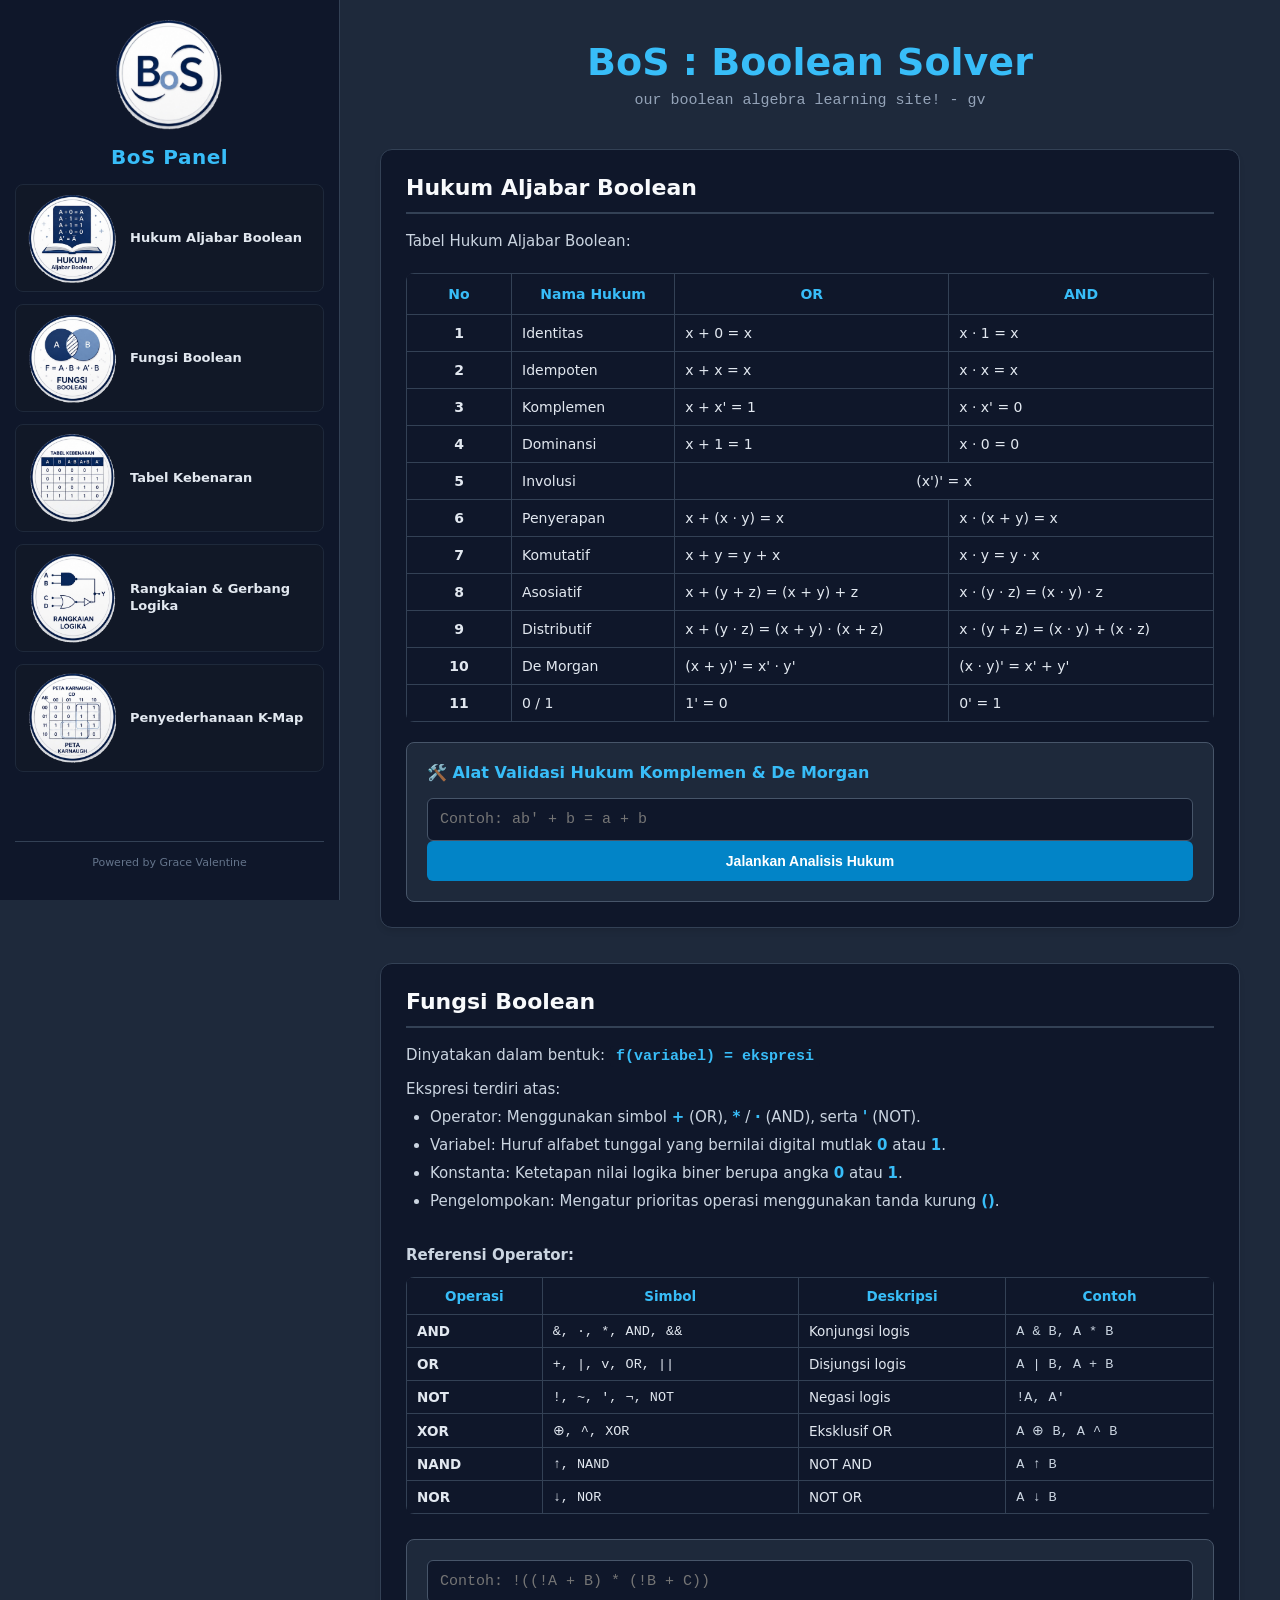
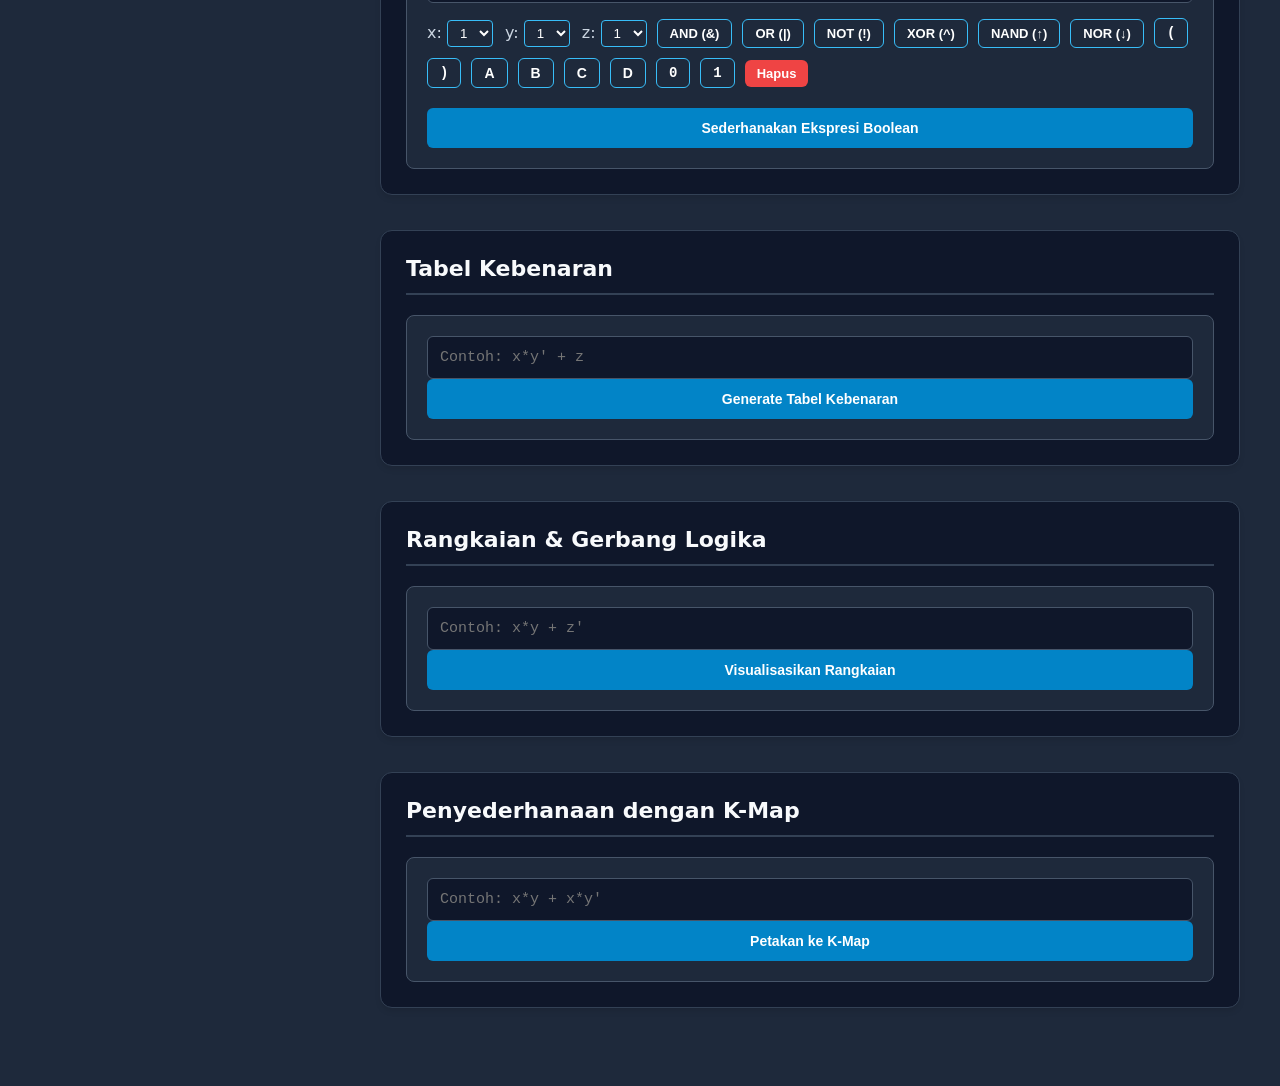
==== index.html @ 1d6a8f9b "Update index.html" ====
<!DOCTYPE html>
<html lang="id">
<head>
    <meta charset="UTF-8">
    <meta name="viewport" content="width=device-width, initial-scale=1.0">
    <title>BoS : Boolean Solver - GRACE</title>
    <link rel="icon" type="image/png" href="logositus.png">
    <link rel="stylesheet" href="styles.css">
</head>
<body>

    <div class="dashboard-container">
        <aside class="sidebar">
            <div class="sidebar-header">
                <div class="logo-container-center">
                    <img src="logositus.png" alt="Logo BoS" class="site-logo">
                </div>
                <h2 class="sidebar-title">BoS Panel</h2>
            </div>
            <nav class="sidebar-menu">
                <ul>
                    <li><a href="#bagian-hukum"><img src="ikonhukum.png" alt="Ikon Hukum" class="menu-illustration"><span>Hukum Aljabar Boolean</span></a></li>
                    <li><a href="#bagian-fungsi"><img src="fungsibool.png" alt="Ikon Fungsi" class="menu-illustration"><span>Fungsi Boolean</span></a></li>
                    <li><a href="#bagian-tabel"><img src="tabelkebenaran.png" alt="Ikon Tabel" class="menu-illustration"><span>Tabel Kebenaran</span></a></li>
                    <li><a href="#bagian-rangkaian"><img src="rangkaianlogika.png" alt="Ikon Rangkaian" class="menu-illustration"><span>Rangkaian & Gerbang Logika</span></a></li>
                    <li><a href="#bagian-kmap"><img src="kmap.png" alt="Ikon KMap" class="menu-illustration"><span>Penyederhanaan K-Map</span></a></li>
                </ul>
            </nav>
            <div class="sidebar-footer"><p>Powered by Grace Valentine</p></div>
        </aside>

        <main class="main-content">
            <header class="main-header-center">
                <h1>BoS : Boolean Solver</h1>
                <p class="dev-tagline">our boolean algebra learning site! - gv</p>
            </header>

            <section id="bagian-hukum" class="content-section">
                <div class="section-card">
                    <h2 class="section-title-only">Hukum Aljabar Boolean</h2>
                    <p class="materi-text">Tabel Hukum Aljabar Boolean:</p>
                    
                    <div class="table-container" style="overflow-x: auto; margin: 20px 0;">
                        <table style="width: 100%; border-collapse: collapse; background: #0f172a; color: #e2e8f0; border-radius: 8px; overflow: hidden;">
                            <thead>
                                <tr style="background: #1e293b; color: #38bdf8;">
                                    <th style="padding: 12px; border: 1px solid #334155; text-align: center; width: 80px;">No</th>
                                    <th style="padding: 12px; border: 1px solid #334155; text-align: center;">Nama Hukum</th>
                                    <th style="padding: 12px; border: 1px solid #334155; text-align: center;">OR</th>
                                    <th style="padding: 12px; border: 1px solid #334155; text-align: center;">AND</th>
                                </tr>
                            </thead>
                            <tbody>
                                <tr>
                                    <td style="padding: 10px; border: 1px solid #334155; text-align: center; font-weight: bold;">1</td>
                                    <td style="padding: 10px; border: 1px solid #334155;">Identitas</td>
                                    <td style="padding: 10px; border: 1px solid #334155;">x + 0 = x</td>
                                    <td style="padding: 10px; border: 1px solid #334155;">x · 1 = x</td>
                                </tr>
                                <tr>
                                    <td style="padding: 10px; border: 1px solid #334155; text-align: center; font-weight: bold;">2</td>
                                    <td style="padding: 10px; border: 1px solid #334155;">Idempoten</td>
                                    <td style="padding: 10px; border: 1px solid #334155;">x + x = x</td>
                                    <td style="padding: 10px; border: 1px solid #334155;">x · x = x</td>
                                </tr>
                                <tr>
                                    <td style="padding: 10px; border: 1px solid #334155; text-align: center; font-weight: bold;">3</td>
                                    <td style="padding: 10px; border: 1px solid #334155;">Komplemen</td>
                                    <td style="padding: 10px; border: 1px solid #334155;">x + x' = 1</td>
                                    <td style="padding: 10px; border: 1px solid #334155;">x · x' = 0</td>
                                </tr>
                                <tr>
                                    <td style="padding: 10px; border: 1px solid #334155; text-align: center; font-weight: bold;">4</td>
                                    <td style="padding: 10px; border: 1px solid #334155;">Dominansi</td>
                                    <td style="padding: 10px; border: 1px solid #334155;">x + 1 = 1</td>
                                    <td style="padding: 10px; border: 1px solid #334155;">x · 0 = 0</td>
                                </tr>
                                <tr>
                                    <td style="padding: 10px; border: 1px solid #334155; text-align: center; font-weight: bold;">5</td>
                                    <td style="padding: 10px; border: 1px solid #334155;">Involusi</td>
                                    <td colspan="2" style="padding: 10px; border: 1px solid #334155; text-align: center; color: #e2e8f0; font-weight: normal;">(x')' = x</td>
                                </tr>
                                <tr>
                                    <td style="padding: 10px; border: 1px solid #334155; text-align: center; font-weight: bold;">6</td>
                                    <td style="padding: 10px; border: 1px solid #334155;">Penyerapan</td>
                                    <td style="padding: 10px; border: 1px solid #334155;">x + (x · y) = x</td>
                                    <td style="padding: 10px; border: 1px solid #334155;">x · (x + y) = x</td>
                                </tr>
                                <tr>
                                    <td style="padding: 10px; border: 1px solid #334155; text-align: center; font-weight: bold;">7</td>
                                    <td style="padding: 10px; border: 1px solid #334155;">Komutatif</td>
                                    <td style="padding: 10px; border: 1px solid #334155;">x + y = y + x</td>
                                    <td style="padding: 10px; border: 1px solid #334155;">x · y = y · x</td>
                                </tr>
                                <tr>
                                    <td style="padding: 10px; border: 1px solid #334155; text-align: center; font-weight: bold;">8</td>
                                    <td style="padding: 10px; border: 1px solid #334155;">Asosiatif</td>
                                    <td style="padding: 10px; border: 1px solid #334155;">x + (y + z) = (x + y) + z</td>
                                    <td style="padding: 10px; border: 1px solid #334155;">x · (y · z) = (x · y) · z</td>
                                </tr>
                                <tr>
                                    <td style="padding: 10px; border: 1px solid #334155; text-align: center; font-weight: bold;">9</td>
                                    <td style="padding: 10px; border: 1px solid #334155;">Distributif</td>
                                    <td style="padding: 10px; border: 1px solid #334155;">x + (y · z) = (x + y) · (x + z)</td>
                                    <td style="padding: 10px; border: 1px solid #334155;">x · (y + z) = (x · y) + (x · z)</td>
                                </tr>
                                <tr>
                                    <td style="padding: 10px; border: 1px solid #334155; text-align: center; font-weight: bold;">10</td>
                                    <td style="padding: 10px; border: 1px solid #334155;">De Morgan</td>
                                    <td style="padding: 10px; border: 1px solid #334155;">(x + y)' = x' · y'</td>
                                    <td style="padding: 10px; border: 1px solid #334155;">(x · y)' = x' + y'</td>
                                </tr>
                                <tr>
                                    <td style="padding: 10px; border: 1px solid #334155; text-align: center; font-weight: bold;">11</td>
                                    <td style="padding: 10px; border: 1px solid #334155;">0 / 1</td>
                                    <td style="padding: 10px; border: 1px solid #334155;">1' = 0</td>
                                    <td style="padding: 10px; border: 1px solid #334155;">0' = 1</td>
                                </tr>
                            </tbody>
                        </table>
                    </div>
                    
                    <div class="tool-box">
                        <h3>🛠️ Alat Validasi Hukum Komplemen & De Morgan</h3>
                        <input type="text" id="input-hukum" placeholder="Contoh: ab' + b = a + b">
                        <button onclick="hitungHukum()">Jalankan Analisis Hukum</button>
                    </div>
                    <div class="dynamic-output-box" id="box-hukum-dinamis" style="display: none; margin-top: 15px;">
                        <h4>⚖️ Hasil Analisis Hukum & Teorema Aljabar Boolean</h4>
                        <div class="box-content" id="content-hukum-dinamis"></div>
                    </div>
                </div>
            </section>

            <section id="bagian-fungsi" class="content-section">
                <div class="section-card">
                    <h2 class="section-title-only">Fungsi Boolean</h2>
                    
                    <div style="display: flex; flex-wrap: wrap; gap: 30px; margin-bottom: 25px; align-items: flex-start;">
                        
                        <div class="materi-text" style="flex: 1 1 400px; text-align: left; line-height: 1.6; margin: 0;">
                            Dinyatakan dalam bentuk: <code style="background: #0f172a; color: #38bdf8; padding: 2px 6px; border-radius: 4px; font-family: monospace; font-weight: bold;">f(variabel) = ekspresi</code>
                            <div style="margin-top: 8px; margin-bottom: 4px;">Ekspresi terdiri atas:</div>
                            <ul style="margin: 0; padding-left: 24px; list-style-type: disc;">
                                <li style="margin-bottom: 4px;">Operator: Menggunakan simbol <span style="color: #38bdf8; font-weight: bold;">+</span> (OR), <span style="color: #38bdf8; font-weight: bold;">*</span> / <span style="color: #38bdf8; font-weight: bold;">·</span> (AND), serta <span style="color: #38bdf8; font-weight: bold;">'</span> (NOT).</li>
                                <li style="margin-bottom: 4px;">Variabel: Huruf alfabet tunggal yang bernilai digital mutlak <span style="color: #38bdf8; font-weight: bold;">0</span> atau <span style="color: #38bdf8; font-weight: bold;">1</span>.</li>
                                <li style="margin-bottom: 4px;">Konstanta: Ketetapan nilai logika biner berupa angka <span style="color: #38bdf8; font-weight: bold;">0</span> atau <span style="color: #38bdf8; font-weight: bold;">1</span>.</li>
                                <li>Pengelompokan: Mengatur prioritas operasi menggunakan tanda kurung <span style="color: #38bdf8; font-weight: bold;">()</span>.</li>
                            </ul>
                        </div>

                        <div style="flex: 1.4 1 480px; overflow-x: auto;">
                            <p class="materi-text" style="margin-top: 0; margin-bottom: 10px; font-weight: bold;">Referensi Operator:</p>
                            
                            <table style="width: 100%; border-collapse: collapse; background: #0f172a; color: #e2e8f0; border-radius: 8px; overflow: hidden; font-size: 13.5px;">
                                <thead>
                                    <tr style="background: #1e293b; color: #38bdf8;">
                                        <th style="padding: 10px; border: 1px solid #334155; text-align: center;">Operasi</th>
                                        <th style="padding: 10px; border: 1px solid #334155; text-align: center;">Simbol</th>
                                        <th style="padding: 10px; border: 1px solid #334155; text-align: center;">Deskripsi</th>
                                        <th style="padding: 10px; border: 1px solid #334155; text-align: center;">Contoh</th>
                                    </tr>
                                </thead>
                                <tbody>
                                    <tr>
                                        <td style="padding: 8px 10px; border: 1px solid #334155; font-weight: bold; color: #e2e8f0;">AND</td>
                                        <td style="padding: 8px 10px; border: 1px solid #334155; font-family: monospace;">&, ·, *, AND, &&</td>
                                        <td style="padding: 8px 10px; border: 1px solid #334155;">Konjungsi logis</td>
                                        <td style="padding: 8px 10px; border: 1px solid #334155; font-family: monospace; color: #cbd5e1;">A & B, A * B</td>
                                    </tr>
                                    <tr>
                                        <td style="padding: 8px 10px; border: 1px solid #334155; font-weight: bold; color: #e2e8f0;">OR</td>
                                        <td style="padding: 8px 10px; border: 1px solid #334155; font-family: monospace;">+, |, v, OR, ||</td>
                                        <td style="padding: 8px 10px; border: 1px solid #334155;">Disjungsi logis</td>
                                        <td style="padding: 8px 10px; border: 1px solid #334155; font-family: monospace; color: #cbd5e1;">A | B, A + B</td>
                                    </tr>
                                    <tr>
                                        <td style="padding: 8px 10px; border: 1px solid #334155; font-weight: bold; color: #e2e8f0;">NOT</td>
                                        <td style="padding: 8px 10px; border: 1px solid #334155; font-family: monospace;">!, ~, ', ¬, NOT</td>
                                        <td style="padding: 8px 10px; border: 1px solid #334155;">Negasi logis</td>
                                        <td style="padding: 8px 10px; border: 1px solid #334155; font-family: monospace; color: #cbd5e1;">!A, A'</td>
                                    </tr>
                                    <tr>
                                        <td style="padding: 8px 10px; border: 1px solid #334155; font-weight: bold; color: #e2e8f0;">XOR</td>
                                        <td style="padding: 8px 10px; border: 1px solid #334155; font-family: monospace;">⊕, ^, XOR</td>
                                        <td style="padding: 8px 10px; border: 1px solid #334155;">Eksklusif OR</td>
                                        <td style="padding: 8px 10px; border: 1px solid #334155; font-family: monospace; color: #cbd5e1;">A ⊕ B, A ^ B</td>
                                    </tr>
                                    <tr>
                                        <td style="padding: 8px 10px; border: 1px solid #334155; font-weight: bold; color: #e2e8f0;">NAND</td>
                                        <td style="padding: 8px 10px; border: 1px solid #334155; font-family: monospace;">↑, NAND</td>
                                        <td style="padding: 8px 10px; border: 1px solid #334155;">NOT AND</td>
                                        <td style="padding: 8px 10px; border: 1px solid #334155; font-family: monospace; color: #cbd5e1;">A ↑ B</td>
                                    </tr>
                                    <tr>
                                        <td style="padding: 8px 10px; border: 1px solid #334155; font-weight: bold; color: #e2e8f0;">NOR</td>
                                        <td style="padding: 8px 10px; border: 1px solid #334155; font-family: monospace;">↓, NOR</td>
                                        <td style="padding: 8px 10px; border: 1px solid #334155;">NOT OR</td>
                                        <td style="padding: 8px 10px; border: 1px solid #334155; font-family: monospace; color: #cbd5e1;">A ↓ B</td>
                                    </tr>
                                </tbody>
                            </table>
                        </div>
                    </div>

                    <div class="tool-box">
                        <input type="text" id="input-fungsi" placeholder="Contoh: !((!A + B) * (!B + C))">
                        
                        <div style="display: flex; flex-wrap: wrap; gap: 10px; align-items: center; justify-content: flex-start; margin-top: 15px; width: 100%;">
                            
                            <div class="variable-inputs" style="display: flex; gap: 12px; margin: 0; padding: 0; background: transparent; border: none; align-items: center; flex-shrink: 0;">
                                <label style="color: #cbd5e1; font-weight: 500;">x: <select id="eval-x" style="background: #1e293b; color: #fff; border: 1px solid #38bdf8; padding: 4px 8px; border-radius: 4px; outline: none;"><option value="1">1</option><option value="0">0</option></select></label>
                                <label style="color: #cbd5e1; font-weight: 500;">y: <select id="eval-y" style="background: #1e293b; color: #fff; border: 1px solid #38bdf8; padding: 4px 8px; border-radius: 4px; outline: none;"><option value="1">1</option><option value="0">0</option></select></label>
                                <label style="color: #cbd5e1; font-weight: 500;">z: <select id="eval-z" style="background: #1e293b; color: #fff; border: 1px solid #38bdf8; padding: 4px 8px; border-radius: 4px; outline: none;"><option value="1">1</option><option value="0">0</option></select></label>
                            </div>

                            <button type="button" onclick="insertSyntax('&')" style="background: #1e293b; color: white; border: 1px solid #38bdf8; padding: 6px 12px; border-radius: 6px; font-weight: bold; cursor: pointer; font-size: 13px; width: max-content; flex-shrink: 0;">AND (&)</button>
                            <button type="button" onclick="insertSyntax('|')" style="background: #1e293b; color: white; border: 1px solid #38bdf8; padding: 6px 12px; border-radius: 6px; font-weight: bold; cursor: pointer; font-size: 13px; width: max-content; flex-shrink: 0;">OR (|)</button>
                            <button type="button" onclick="insertSyntax('!')" style="background: #1e293b; color: white; border: 1px solid #38bdf8; padding: 6px 12px; border-radius: 6px; font-weight: bold; cursor: pointer; font-size: 13px; width: max-content; flex-shrink: 0;">NOT (!)</button>
                            <button type="button" onclick="insertSyntax('^')" style="background: #1e293b; color: white; border: 1px solid #38bdf8; padding: 6px 12px; border-radius: 6px; font-weight: bold; cursor: pointer; font-size: 13px; width: max-content; flex-shrink: 0;">XOR (^)</button>
                            <button type="button" onclick="insertSyntax(' ↑ ')" style="background: #1e293b; color: white; border: 1px solid #38bdf8; padding: 6px 12px; border-radius: 6px; font-weight: bold; cursor: pointer; font-size: 13px; width: max-content; flex-shrink: 0;">NAND (↑)</button>
                            <button type="button" onclick="insertSyntax(' ↓ ')" style="background: #1e293b; color: white; border: 1px solid #38bdf8; padding: 6px 12px; border-radius: 6px; font-weight: bold; cursor: pointer; font-size: 13px; width: max-content; flex-shrink: 0;">NOR (↓)</button>
                            
                            <button type="button" onclick="insertSyntax('(')" style="background: #1e293b; color: white; border: 1px solid #38bdf8; padding: 6px 12px; border-radius: 6px; font-family: monospace; cursor: pointer; width: max-content; flex-shrink: 0;">(</button>
                            <button type="button" onclick="insertSyntax(')')" style="background: #1e293b; color: white; border: 1px solid #38bdf8; padding: 6px 12px; border-radius: 6px; font-family: monospace; cursor: pointer; width: max-content; flex-shrink: 0;">)</button>
                            
                            <button type="button" onclick="insertSyntax('A')" style="background: #1e293b; color: white; border: 1px solid #38bdf8; padding: 6px 12px; border-radius: 6px; font-weight: bold; cursor: pointer; width: max-content; flex-shrink: 0;">A</button>
                            <button type="button" onclick="insertSyntax('B')" style="background: #1e293b; color: white; border: 1px solid #38bdf8; padding: 6px 12px; border-radius: 6px; font-weight: bold; cursor: pointer; width: max-content; flex-shrink: 0;">B</button>
                            <button type="button" onclick="insertSyntax('C')" style="background: #1e293b; color: white; border: 1px solid #38bdf8; padding: 6px 12px; border-radius: 6px; font-weight: bold; cursor: pointer; width: max-content; flex-shrink: 0;">C</button>
                            <button type="button" onclick="insertSyntax('D')" style="background: #1e293b; color: white; border: 1px solid #38bdf8; padding: 6px 12px; border-radius: 6px; font-weight: bold; cursor: pointer; width: max-content; flex-shrink: 0;">D</button>

                            <button type="button" onclick="insertSyntax('0')" style="background: #1e293b; color: white; border: 1px solid #38bdf8; padding: 6px 12px; border-radius: 6px; font-family: monospace; cursor: pointer; width: max-content; flex-shrink: 0;">0</button>
                            <button type="button" onclick="insertSyntax('1')" style="background: #1e293b; color: white; border: 1px solid #38bdf8; padding: 6px 12px; border-radius: 6px; font-family: monospace; cursor: pointer; width: max-content; flex-shrink: 0;">1</button>
                            
                            <button type="button" onclick="clearInput()" style="background: #ef4444; color: white; border: none; padding: 6px 12px; border-radius: 6px; font-weight: bold; cursor: pointer; font-size: 13px; width: max-content; flex-shrink: 0;">Hapus</button>

                        </div>

                        <button onclick="hitungFungsi()" style="margin-top: 20px; width: 100%;">Sederhanakan Ekspresi Boolean</button>
                    </div>
                    
                    <div class="dynamic-output-box" id="box-jawaban-dinamis" style="display: none;">
                        <h4>🎯 Jawaban / Status Fungsi</h4>
                        <div class="box-content" id="content-jawaban-dinamis"></div>
                    </div>
                </div>
            </section>

            <section id="bagian-tabel" class="content-section">
                <div class="section-card">
                    <h2 class="section-title-only">Tabel Kebenaran</h2>
                    <div class="tool-box">
                        <input type="text" id="input-tabel" placeholder="Contoh: x*y' + z">
                        <button onclick="hitungTabelKebenaran()">Generate Tabel Kebenaran</button>
                    </div>
                    <div class="dynamic-output-box" id="box-table-output-dinamis" style="display: none;">
                        <h4>📋 Tabel Kebenaran Terkait</h4>
                        <div class="box-content" id="content-table-output-dinamis"></div>
                    </div>
                </div>
            </section>

            <section id="bagian-rangkaian" class="content-section">
                <div class="section-card">
                    <h2 class="section-title-only">Rangkaian & Gerbang Logika</h2>
                    <div class="tool-box">
                        <input type="text" id="input-rangkaian" placeholder="Contoh: x*y + z'">
                        <button onclick="hitungRangkaian()">Visualisasikan Rangkaian</button>
                    </div>
                    <div class="dynamic-output-box" id="box-sirkuit-dinamis" style="display: none;">
                        <h4>🔌 Alur Jalur Rangkaian Gerbang Logika</h4>
                        <div class="box-content" id="content-sirkuit-dinamis"></div>
                    </div>
                </div>
            </section>

            <section id="bagian-kmap" class="content-section">
                <div class="section-card">
                    <h2 class="section-title-only">Penyederhanaan dengan K-Map</h2>
                    <div class="tool-box">
                        <input type="text" id="input-kmap" placeholder="Contoh: x*y + x*y'">
                        <button onclick="hitungKMap()">Petakan ke K-Map</button>
                    </div>
                    <div class="dynamic-output-box" id="box-kmap-matrix-dinamis" style="display: none;">
                        <h4>🗺️ Matriks Visualisasi Peta Karnaugh</h4>
                        <div class="box-content" id="content-kmap-matrix-dinamis"></div>
                    </div>
                </div>
            </section>
        </main>
    </div>
    <script src="script.js"></script>
</body>
</html>
---- styles.css ----
/* GLOBAL SETTING & COMFORTABLE LIGHTER NAVY THEME */
html {
    scroll-behavior: smooth;
}
body {
    font-family: 'Segoe UI', system-ui, -apple-system, sans-serif;
    background-color: #1e293b;
    color: #f1f5f9;
    margin: 0;
    padding: 0;
}

/* CONTAINER UTAMA - 3 KOLOM DESKTOP SYSTEM */
.dashboard-container {
    display: flex;
    min-height: 100vh;
}

/* KOLOM 1: SIDEBAR MENU NAVIGATION (FIXED & NO SCROLL) */
/* Ukuran dipersempit menjadi 340px agar efisien dan pas dengan layar monitor */
.sidebar {
    width: 340px; 
    background-color: #0f172a;
    border-right: 1px solid #334155;
    padding: 20px 15px;
    display: flex;
    flex-direction: column;
    position: fixed;
    height: 100vh;
    box-sizing: border-box;
    z-index: 100;
}

/* LOGO SITUS BoS (CENTER) */
.logo-container-center {
    width: 100%;
    display: flex;
    justify-content: center;
    margin-bottom: 15px; /* Skala Jarak 5: Dioptimalkan agar tidak memicu scroll panel */
}
.site-logo {
    max-height: 110px; /* Diatur proporsional dengan tinggi layout sidebar baru */
    width: auto;
    border-radius: 10px;
    object-fit: contain;
}

/* TULISAN BoS PANEL */
.sidebar-title {
    color: #38bdf8;
    margin-top: 0;
    margin-bottom: 15px; /* Skala Jarak 3: Dikurangi berbanding lurus dengan margin-bottom logo */
    font-size: 20px;
    letter-spacing: 0.5px;
    text-align: center;
}

/* DAFTAR MENU SIDEBAR */
.sidebar-menu {
    flex-grow: 1;
}
.sidebar-menu ul {
    list-style: none;
    padding: 0;
    margin: 0;
}
.sidebar-menu li {
    margin-bottom: 12px; /* Jarak antar-menu dipersempit agar pas dalam satu layar screen */
}
.sidebar-menu a {
    color: #cbd5e1;
    text-decoration: none;
    display: flex;
    flex-direction: row; /* Kembali Horisontal: Ikon di kiri, judul teks di kanan */
    align-items: center; /* Menyejajarkan teks di tengah vertical terhadap ilustrasi */
    gap: 12px; /* Jarak rapat antara ikon dan teks */
    padding: 8px 12px;
    border-radius: 8px;
    background-color: #111827;
    border: 1px solid #1e293b;
    transition: all 0.2s ease;
}
.sidebar-menu a:hover {
    background-color: #1e293b;
    color: #38bdf8;
    border-color: #38bdf8;
    transform: translateX(4px);
}

/* IKON ILUSTRASI DI SIDEBAR - TEPAT UKURAN (65PX) */
/* Ukuran diperkecil ideal agar pas, detail tetap terlihat jelas, dan mengutamakan estetika */
.menu-illustration {
    width: 90px; 
    height: 90px;
    object-fit: contain;
    border-radius: 6px;
    flex-shrink: 0; /* Mencegah gambar gepeng saat ruang horizontal sempit */
}

/* PENFORMATAN TEKS JUDUL MENU DI SAMPING ILUSTRASI */
.sidebar-menu a span {
    font-size: 13px;
    font-weight: 600;
    line-height: 1.3;
    text-align: left; /* Teks otomatis rata kiri di samping ilustrasi */
    color: #e2e8f0;
    word-wrap: break-word; /* Otomatis turun ke baris berikutnya mengikuti sisa ruang panel */
}

.sidebar-footer {
    font-size: 11px;
    color: #64748b;
    border-top: 1px solid #334155;
    padding-top: 3px;
    text-align: center;
    font-weight: 500;
}

/* KOLOM 2 & 3: MAIN KONTEN FLUID AREA */
/* Margin kiri disesuaikan dengan lebar baru sidebar (340px) */
.main-content {
    margin-left: 340px;
    padding: 40px;
    flex-grow: 1;
    box-sizing: border-box;
    max-width: calc(100% - 340px);
}

/* HEADER UTAMA DI TENGAH (CENTER) */
.main-header-center {
    text-align: center;
    margin-bottom: 40px;
}
.main-header-center h1 {
    color: #38bdf8;
    font-size: 38px;
    margin-top: 0;
    margin-bottom: 8px;
}
.dev-tagline {
    color: #94a3b8;
    font-size: 15px;
    font-family: monospace;
    margin-top: 0;
    text-align: center;
}

/* KARTU MATERI */
.content-section {
    margin-bottom: 35px;
}
.section-card {
    background-color: #0f172a;
    border: 1px solid #334155;
    border-radius: 12px;
    padding: 25px;
    box-shadow: 0 4px 6px -1px rgba(0, 0, 0, 0.1);
}
.section-title-only {
    color: #f8fafc;
    margin-top: 0;
    margin-bottom: 15px;
    font-size: 22px;
    border-bottom: 2px solid #334155;
    padding-bottom: 12px;
}
.materi-text {
    color: #cbd5e1;
    line-height: 1.6;
    font-size: 15px;
}

/* SEKSI ALAT / TOOLS */
.tool-box {
    background-color: #1e293b;
    border: 1px solid #475569;
    padding: 20px;
    border-radius: 8px;
    margin-top: 20px;
}
.tool-box h3 {
    margin-top: 0;
    color: #38bdf8;
    font-size: 16px;
}
input[type="text"] {
    width: 100%;
    padding: 12px;
    background-color: #0f172a;
    border: 1px solid #475569;
    color: white;
    border-radius: 6px;
    font-size: 15px;
    box-sizing: border-box;
    font-family: monospace;
}
input[type="text"]:focus {
    border-color: #38bdf8;
    outline: none;
}
.variable-inputs {
    display: flex;
    gap: 20px;
    margin: 15px 0;
}
select {
    padding: 6px 12px;
    background-color: #334155;
    color: white;
    border: 1px solid #475569;
    border-radius: 4px;
}
button {
    background-color: #0284c7;
    color: white;
    border: none;
    padding: 12px 20px;
    font-size: 14px;
    font-weight: 600;
    border-radius: 6px;
    cursor: pointer;
    width: 100%;
    transition: background-color 0.2s;
}
button:hover {
    background-color: #0369a1;
}

/* ==========================================================================
   🌟 PEMBARUAN: SEKSI KOTAK JAWABAN DINAMIS (CONTEXT-AWARE OUTPUT BOX) 🌟
   ========================================================================== */
.dynamic-output-box {
    background-color: #1e293b;
    border: 1px solid #334155;
    border-radius: 8px;
    padding: 20px;
    margin-top: 20px; /* Jarak pas tepat di bawah modul input tools */
    box-shadow: inset 0 2px 4px rgba(0, 0, 0, 0.2);
    border-left: 4px solid #38bdf8; /* Garis aksen premium penanda output aktif */
    animation: fadeInSlide 0.3s ease-out; /* Animasi halus saat kotak muncul */
}

.dynamic-output-box h4 {
    margin-top: 0;
    margin-bottom: 12px;
    color: #38bdf8;
    font-size: 16px;
    border-bottom: 1px solid #334155;
    padding-bottom: 8px;
}

.dynamic-output-box .box-content {
    font-size: 14px;
    color: #e2e8f0;
    line-height: 1.5;
}

/* Efek Animasi Muncul Lembut */
@keyframes fadeInSlide {
    from {
        opacity: 0;
        transform: translateY(8px);
    }
    to {
        opacity: 1;
        transform: translateY(0);
    }
}

/* TABLES & K-MAP STRUCTURING */
.table-container {
    overflow-x: auto;
    margin: 15px 0;
}
table {
    width: 100%;
    border-collapse: collapse;
    font-size: 14px;
}
th, td {
    border: 1px solid #334155;
    padding: 10px;
    text-align: left;
}
th {
    background-color: #0f172a;
    color: #38bdf8;
}
tr:hover {
    background-color: #1e293b;
}
.kmap-cell {
    width: 50px;
    height: 40px;
    text-align: center;
    font-weight: bold;
    background: #0f172a;
    color: #f43f5e;
}
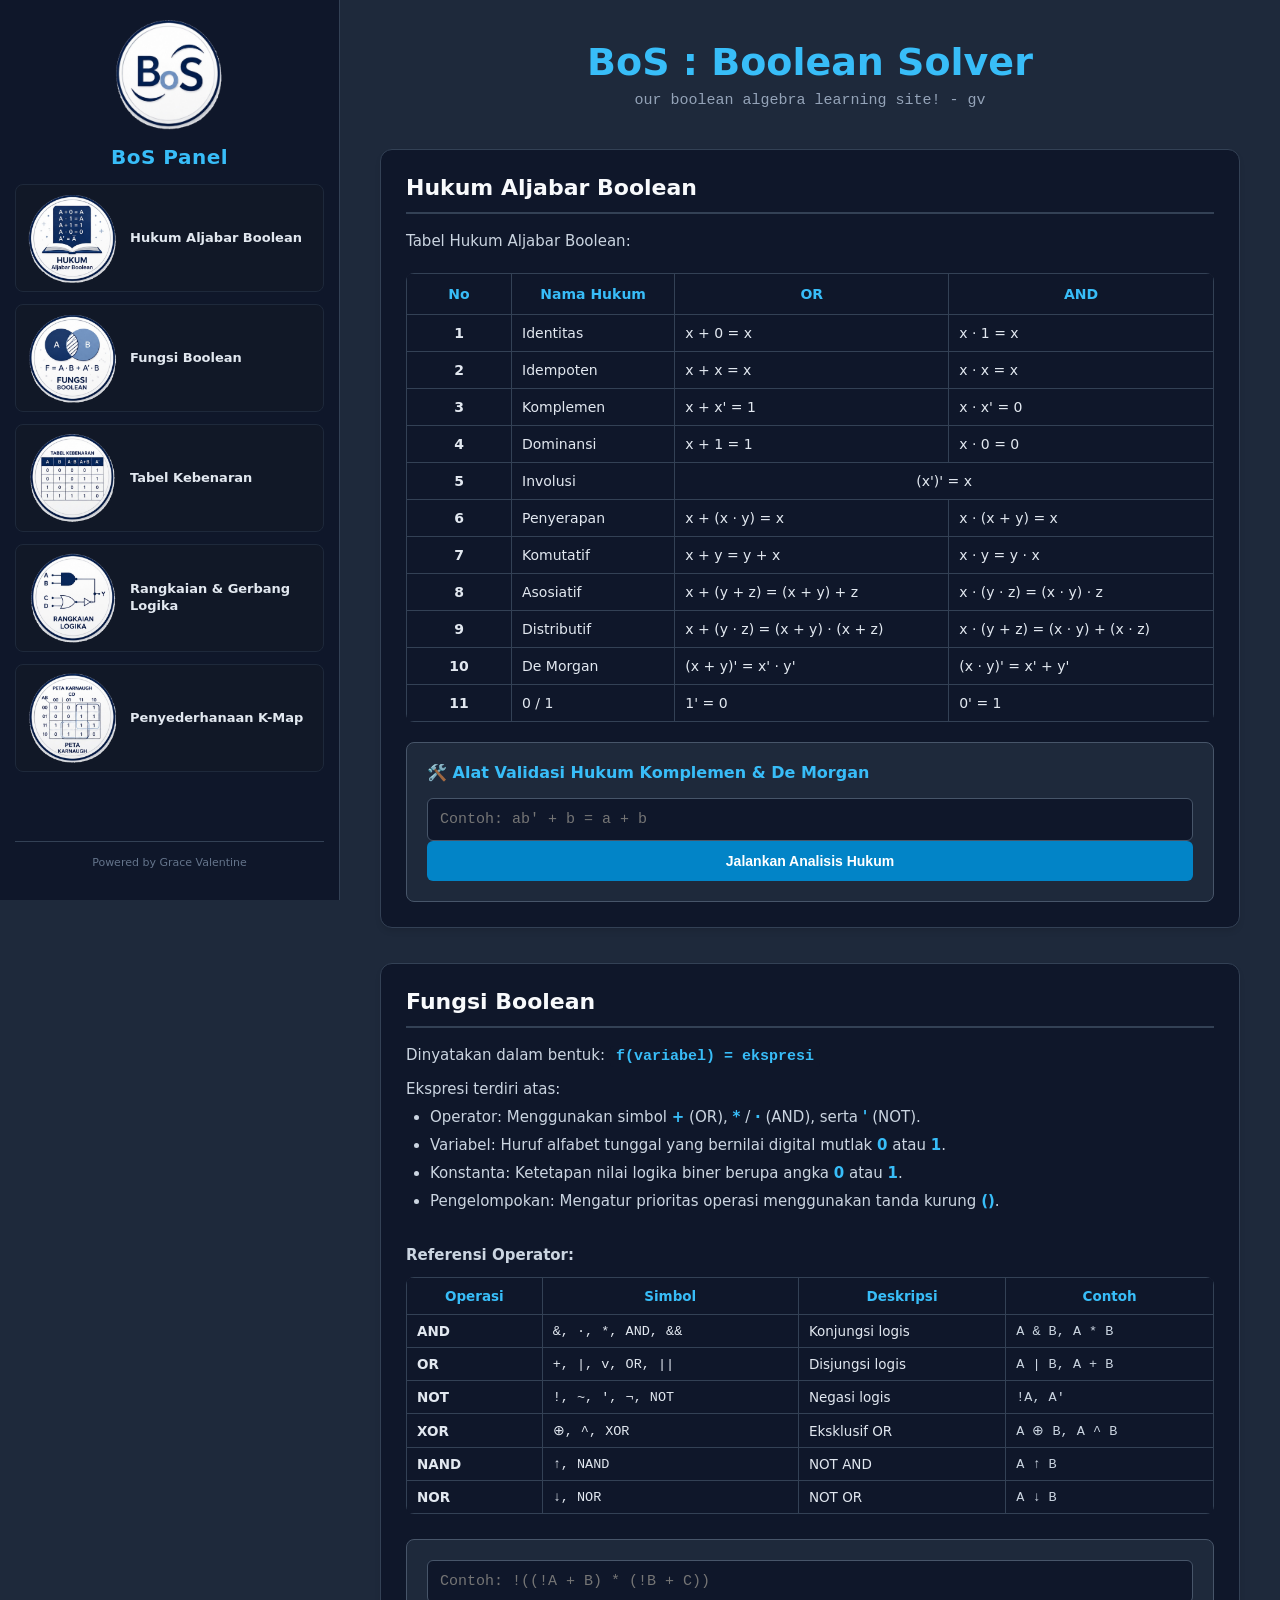
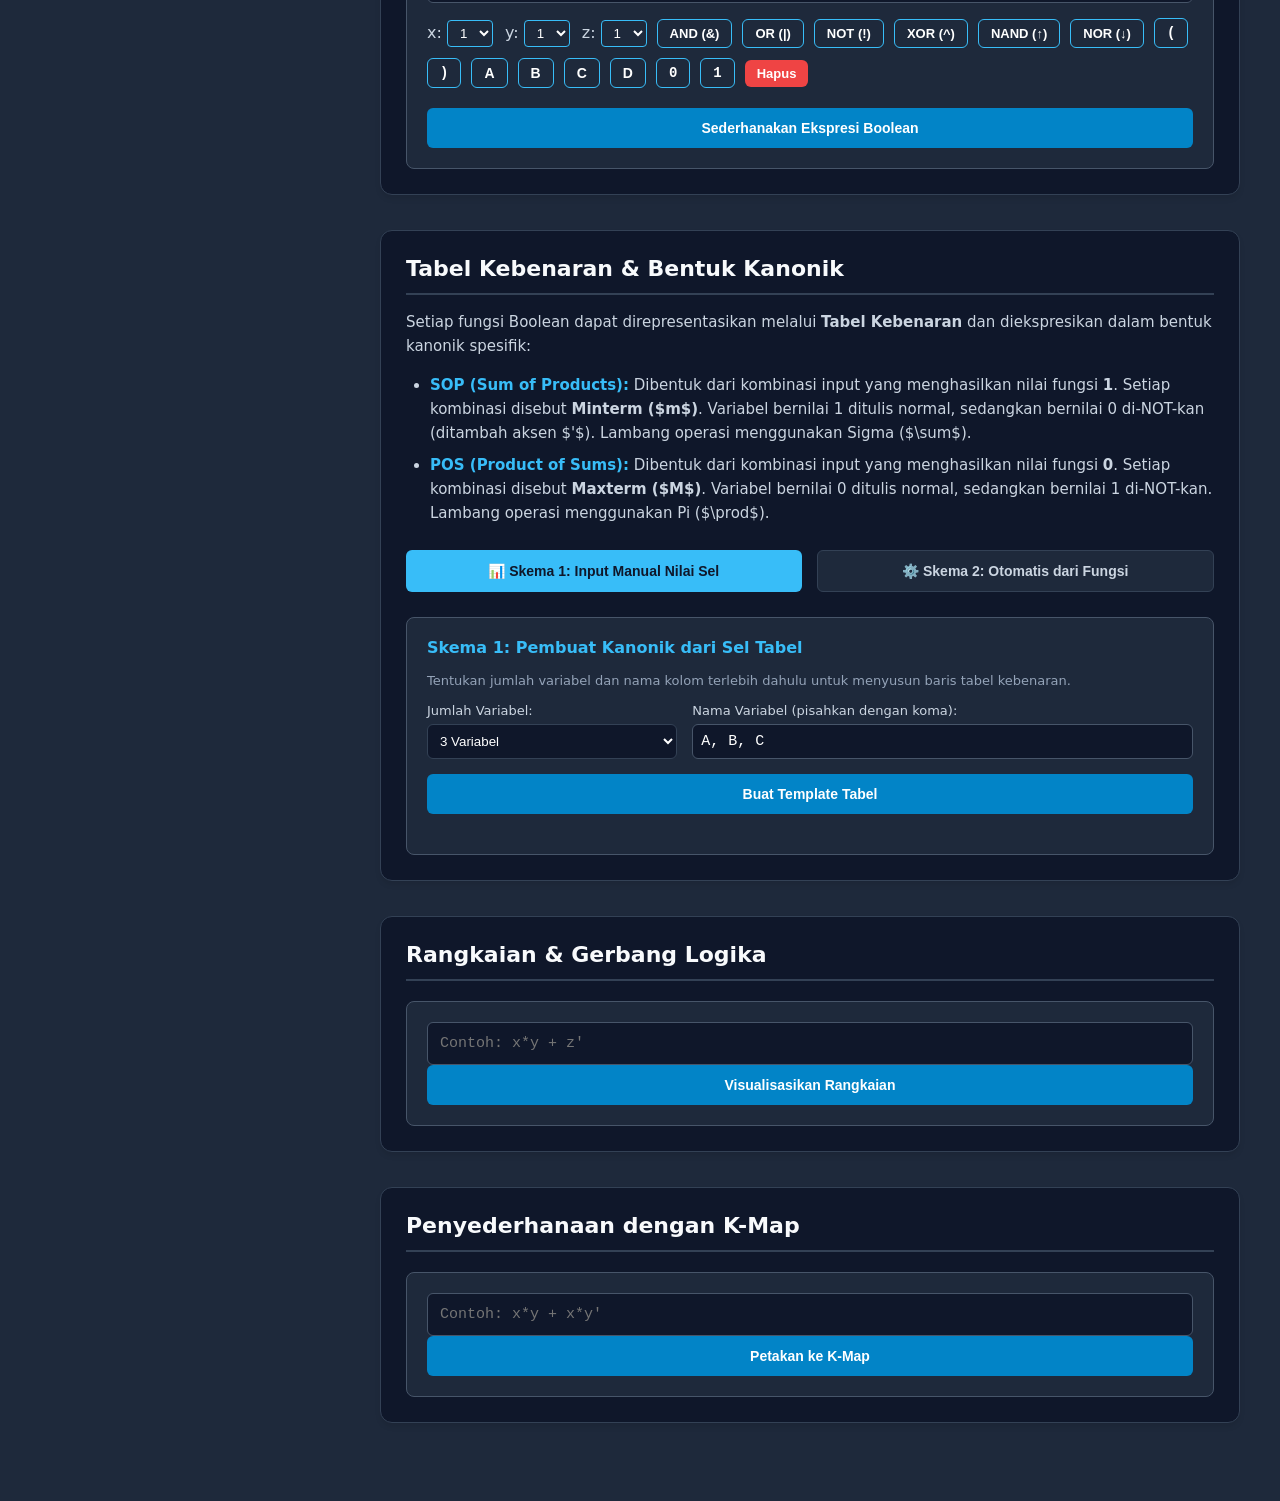
==== commit f0f3bb04: "Update index.html" ====
--- a/index.html
+++ b/index.html
@@ -248,13 +248,65 @@
 
             <section id="bagian-tabel" class="content-section">
                 <div class="section-card">
-                    <h2 class="section-title-only">Tabel Kebenaran</h2>
-                    <div class="tool-box">
-                        <input type="text" id="input-tabel" placeholder="Contoh: x*y' + z">
-                        <button onclick="hitungTabelKebenaran()">Generate Tabel Kebenaran</button>
-                    </div>
-                    <div class="dynamic-output-box" id="box-table-output-dinamis" style="display: none;">
-                        <h4>📋 Tabel Kebenaran Terkait</h4>
+                    <h2 class="section-title-only">Tabel Kebenaran & Bentuk Kanonik</h2>
+                    
+                    <div class="materi-text" style="line-height: 1.6; margin-bottom: 25px; text-align: left;">
+                        <p>Setiap fungsi Boolean dapat direpresentasikan melalui <strong>Tabel Kebenaran</strong> dan diekspresikan dalam bentuk kanonik spesifik:</p>
+                        <ul style="margin: 8px 0; padding-left: 24px; list-style-type: disc;">
+                            <li style="margin-bottom: 8px;">
+                                <strong style="color: #38bdf8;">SOP (Sum of Products):</strong> Dibentuk dari kombinasi input yang menghasilkan nilai fungsi <strong>1</strong>. Setiap kombinasi disebut <strong>Minterm ($m$)</strong>. Variabel bernilai 1 ditulis normal, sedangkan bernilai 0 di-NOT-kan (ditambah aksen $'$). Lambang operasi menggunakan Sigma ($\sum$).
+                            </li>
+                            <li style="margin-bottom: 8px;">
+                                <strong style="color: #38bdf8;">POS (Product of Sums):</strong> Dibentuk dari kombinasi input yang menghasilkan nilai fungsi <strong>0</strong>. Setiap kombinasi disebut <strong>Maxterm ($M$)</strong>. Variabel bernilai 0 ditulis normal, sedangkan bernilai 1 di-NOT-kan. Lambang operasi menggunakan Pi ($\prod$).
+                            </li>
+                        </ul>
+                    </div>
+
+                    <div style="display: flex; gap: 15px; margin-bottom: 25px; flex-wrap: wrap;">
+                        <button onclick="switchSkema(1)" id="btn-skema-1" style="flex: 1; background: #38bdf8; color: #0f172a; padding: 12px; border: none; border-radius: 6px; font-weight: bold; cursor: pointer; transition: all 0.2s;">
+                            📊 Skema 1: Input Manual Nilai Sel
+                        </button>
+                        <button onclick="switchSkema(2)" id="btn-skema-2" style="flex: 1; background: #1e293b; color: #cbd5e1; padding: 12px; border: 1px solid #334155; border-radius: 6px; font-weight: bold; cursor: pointer; transition: all 0.2s;">
+                            ⚙️ Skema 2: Otomatis dari Fungsi
+                        </button>
+                    </div>
+
+                    <div id="panel-skema-1" class="tool-box" style="display: block;">
+                        <h3 style="margin-top: 0; color: #38bdf8;">Skema 1: Pembuat Kanonik dari Sel Tabel</h3>
+                        <p style="font-size: 13px; color: #94a3b8; margin-bottom: 15px;">Tentukan jumlah variabel dan nama kolom terlebih dahulu untuk menyusun baris tabel kebenaran.</p>
+                        
+                        <div style="display: flex; flex-wrap: wrap; gap: 15px; margin-bottom: 15px; align-items: flex-end;">
+                            <div style="flex: 1; min-width: 150px;">
+                                <label style="display: block; color: #cbd5e1; margin-bottom: 6px; font-size: 13px;">Jumlah Variabel:</label>
+                                <select id="skema1-jumlah-var" style="width: 100%; background: #0f172a; color: white; border: 1px solid #334155; padding: 8px; border-radius: 6px; outline: none;">
+                                    <option value="2">2 Variabel</option>
+                                    <option value="3" selected>3 Variabel</option>
+                                    <option value="4">4 Variabel</option>
+                                </select>
+                            </div>
+                            <div style="flex: 2; min-width: 250px;">
+                                <label style="display: block; color: #cbd5e1; margin-bottom: 6px; font-size: 13px;">Nama Variabel (pisahkan dengan koma):</label>
+                                <input type="text" id="skema1-nama-var" value="A, B, C" style="margin: 0; padding: 8px;">
+                            </div>
+                            <button onclick="generateGridSkema1()" style="white-space: nowrap; height: 40px; margin: 0;">Buat Template Tabel</button>
+                        </div>
+
+                        <div id="container-grid-skema1" style="margin-top: 20px; overflow-x: auto;"></div>
+                        
+                        <button id="btn-hitung-skema1" onclick="prosesSkema1()" style="display: none; margin-top: 20px; width: 100%; background: #10b981; color: white;">
+                            Analisis & Tarik Hasil Kanonik SOP/POS
+                        </button>
+                    </div>
+
+                    <div id="panel-skema-2" class="tool-box" style="display: none;">
+                        <h3 style="margin-top: 0; color: #38bdf8;">Skema 2: Generator Tabel Kebenaran & Kanonik</h3>
+                        <p style="font-size: 13px; color: #94a3b8; margin-bottom: 15px;">Masukkan fungsi Boolean bebas untuk memproduksi tabel kebenaran lengkap secara otomatis.</p>
+                        <input type="text" id="input-tabel" placeholder="Contoh: A*B + C' atau x*y' + z">
+                        <button onclick="hitungTabelKebenaran()" style="width: 100%;">Generate Tabel Kebenaran & Bentuk Kanonik</button>
+                    </div>
+
+                    <div class="dynamic-output-box" id="box-table-output-dinamis" style="display: none; margin-top: 20px;">
+                        <h4>📋 Tabel Kebenaran & Struktur Kanonik Hasil Analisis</h4>
                         <div class="box-content" id="content-table-output-dinamis"></div>
                     </div>
                 </div>
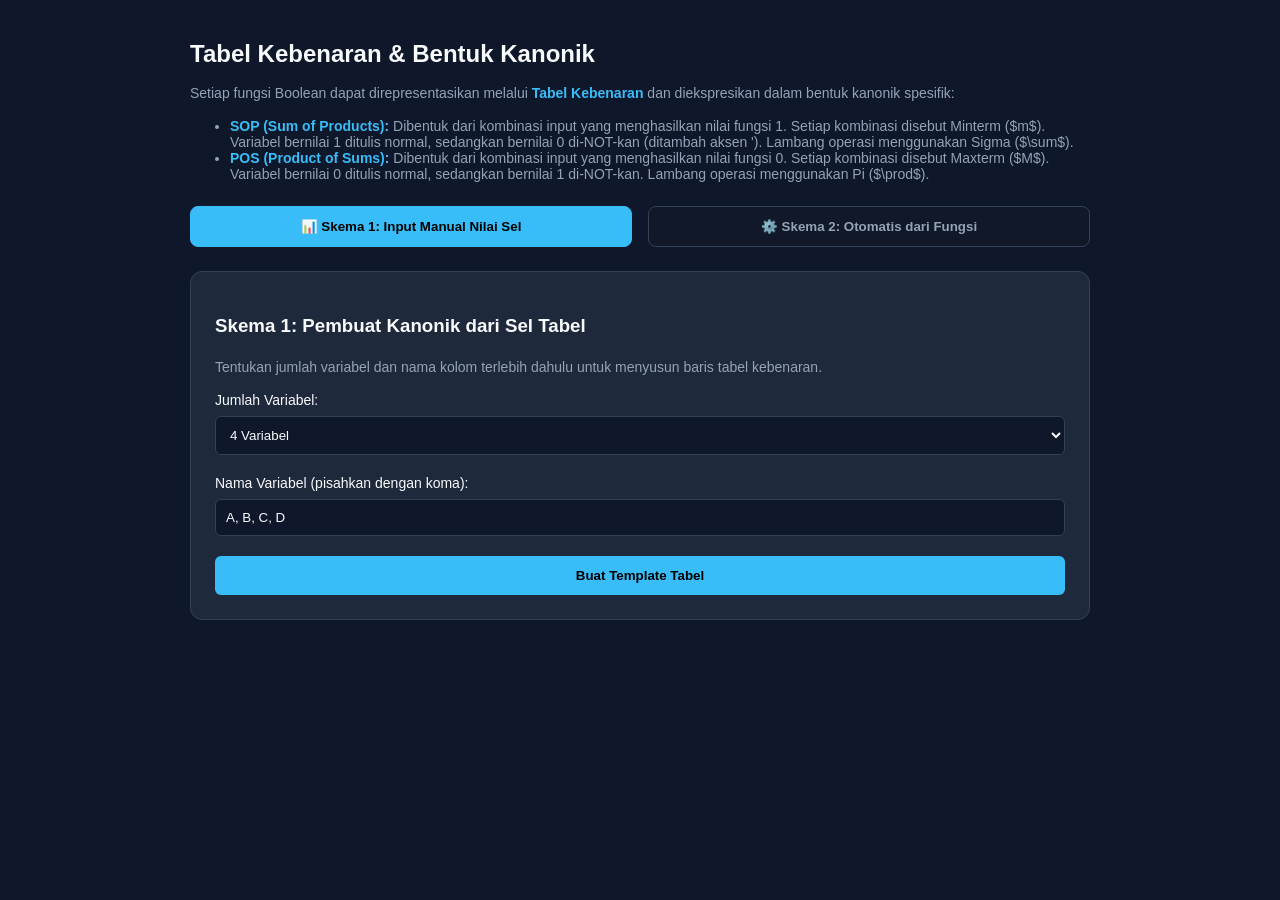
==== commit a575b11c: "Update index.html" ====
--- a/index.html
+++ b/index.html
@@ -3,344 +3,322 @@
 <head>
     <meta charset="UTF-8">
     <meta name="viewport" content="width=device-width, initial-scale=1.0">
-    <title>BoS : Boolean Solver - GRACE</title>
-    <link rel="icon" type="image/png" href="logositus.png">
-    <link rel="stylesheet" href="styles.css">
+    <title>Tabel Kebenaran & Bentuk Kanonik</title>
+    <style>
+        :root {
+            --bg-color: #0f172a;
+            --card-bg: #1e293b;
+            --primary: #38bdf8;
+            --primary-hover: #0ea5e9;
+            --text-main: #f8fafc;
+            --text-muted: #94a3b8;
+            --border: #334155;
+        }
+
+        body {
+            font-family: 'Segoe UI', Tahoma, Geneva, Verdana, sans-serif;
+            background-color: var(--bg-color);
+            color: var(--text-main);
+            margin: 0;
+            padding: 20px;
+        }
+
+        .container {
+            max-width: 900px;
+            margin: 0 auto;
+        }
+
+        h2 { color: var(--text-main); margin-bottom: 8px; }
+        p { color: var(--text-muted); font-size: 14px; line-height: 1.6; }
+        ul { color: var(--text-muted); font-size: 14px; }
+        strong { color: var(--primary); }
+
+        /* Tab System */
+        .tab-container {
+            display: flex;
+            gap: 16px;
+            margin: 24px 0;
+        }
+
+        .tab-btn {
+            flex: 1;
+            padding: 12px;
+            background-color: #111827;
+            border: 1px solid var(--border);
+            color: var(--text-muted);
+            border-radius: 8px;
+            cursor: pointer;
+            font-weight: 600;
+            transition: all 0.3s ease;
+        }
+
+        .tab-btn.active {
+            background-color: var(--primary);
+            color: #000;
+            border-color: var(--primary);
+        }
+
+        /* Panel Wrapper */
+        .panel {
+            background-color: var(--card-bg);
+            border: 1px solid var(--border);
+            border-radius: 12px;
+            padding: 24px;
+            display: none;
+        }
+
+        .panel.active { display: block; }
+
+        /* Form Controls */
+        .form-group {
+            margin-bottom: 20px;
+        }
+
+        label {
+            display: block;
+            margin-bottom: 8px;
+            font-size: 14px;
+            color: var(--text-main);
+        }
+
+        select, input[type="text"] {
+            width: 100%;
+            padding: 10px;
+            background-color: #0f172a;
+            border: 1px solid var(--border);
+            border-radius: 6px;
+            color: var(--text-main);
+            box-sizing: border-box;
+        }
+
+        .btn-action {
+            width: 100%;
+            padding: 12px;
+            background-color: var(--primary);
+            color: #000;
+            border: none;
+            border-radius: 6px;
+            font-weight: bold;
+            cursor: pointer;
+        }
+
+        .btn-action:hover { background-color: var(--primary-hover); }
+
+        /* Table & Output Style */
+        table {
+            width: 100%;
+            border-collapse: collapse;
+            margin-top: 20px;
+            background-color: #0f172a;
+        }
+
+        th, td {
+            border: 1px solid var(--border);
+            padding: 10px;
+            text-align: center;
+        }
+
+        th { background-color: #1e293b; }
+
+        .output-box {
+            margin-top: 24px;
+            padding: 16px;
+            background: #0f172a;
+            border-left: 4px solid var(--primary);
+            border-radius: 4px;
+        }
+
+        .select-f {
+            background: #1e293b;
+            color: var(--primary);
+            border: 1px solid var(--primary);
+            padding: 4px 8px;
+            border-radius: 4px;
+            cursor: pointer;
+        }
+    </style>
 </head>
 <body>
 
-    <div class="dashboard-container">
-        <aside class="sidebar">
-            <div class="sidebar-header">
-                <div class="logo-container-center">
-                    <img src="logositus.png" alt="Logo BoS" class="site-logo">
-                </div>
-                <h2 class="sidebar-title">BoS Panel</h2>
-            </div>
-            <nav class="sidebar-menu">
-                <ul>
-                    <li><a href="#bagian-hukum"><img src="ikonhukum.png" alt="Ikon Hukum" class="menu-illustration"><span>Hukum Aljabar Boolean</span></a></li>
-                    <li><a href="#bagian-fungsi"><img src="fungsibool.png" alt="Ikon Fungsi" class="menu-illustration"><span>Fungsi Boolean</span></a></li>
-                    <li><a href="#bagian-tabel"><img src="tabelkebenaran.png" alt="Ikon Tabel" class="menu-illustration"><span>Tabel Kebenaran</span></a></li>
-                    <li><a href="#bagian-rangkaian"><img src="rangkaianlogika.png" alt="Ikon Rangkaian" class="menu-illustration"><span>Rangkaian & Gerbang Logika</span></a></li>
-                    <li><a href="#bagian-kmap"><img src="kmap.png" alt="Ikon KMap" class="menu-illustration"><span>Penyederhanaan K-Map</span></a></li>
-                </ul>
-            </nav>
-            <div class="sidebar-footer"><p>Powered by Grace Valentine</p></div>
-        </aside>
-
-        <main class="main-content">
-            <header class="main-header-center">
-                <h1>BoS : Boolean Solver</h1>
-                <p class="dev-tagline">our boolean algebra learning site! - gv</p>
-            </header>
-
-            <section id="bagian-hukum" class="content-section">
-                <div class="section-card">
-                    <h2 class="section-title-only">Hukum Aljabar Boolean</h2>
-                    <p class="materi-text">Tabel Hukum Aljabar Boolean:</p>
-                    
-                    <div class="table-container" style="overflow-x: auto; margin: 20px 0;">
-                        <table style="width: 100%; border-collapse: collapse; background: #0f172a; color: #e2e8f0; border-radius: 8px; overflow: hidden;">
-                            <thead>
-                                <tr style="background: #1e293b; color: #38bdf8;">
-                                    <th style="padding: 12px; border: 1px solid #334155; text-align: center; width: 80px;">No</th>
-                                    <th style="padding: 12px; border: 1px solid #334155; text-align: center;">Nama Hukum</th>
-                                    <th style="padding: 12px; border: 1px solid #334155; text-align: center;">OR</th>
-                                    <th style="padding: 12px; border: 1px solid #334155; text-align: center;">AND</th>
-                                </tr>
-                            </thead>
-                            <tbody>
-                                <tr>
-                                    <td style="padding: 10px; border: 1px solid #334155; text-align: center; font-weight: bold;">1</td>
-                                    <td style="padding: 10px; border: 1px solid #334155;">Identitas</td>
-                                    <td style="padding: 10px; border: 1px solid #334155;">x + 0 = x</td>
-                                    <td style="padding: 10px; border: 1px solid #334155;">x · 1 = x</td>
-                                </tr>
-                                <tr>
-                                    <td style="padding: 10px; border: 1px solid #334155; text-align: center; font-weight: bold;">2</td>
-                                    <td style="padding: 10px; border: 1px solid #334155;">Idempoten</td>
-                                    <td style="padding: 10px; border: 1px solid #334155;">x + x = x</td>
-                                    <td style="padding: 10px; border: 1px solid #334155;">x · x = x</td>
-                                </tr>
-                                <tr>
-                                    <td style="padding: 10px; border: 1px solid #334155; text-align: center; font-weight: bold;">3</td>
-                                    <td style="padding: 10px; border: 1px solid #334155;">Komplemen</td>
-                                    <td style="padding: 10px; border: 1px solid #334155;">x + x' = 1</td>
-                                    <td style="padding: 10px; border: 1px solid #334155;">x · x' = 0</td>
-                                </tr>
-                                <tr>
-                                    <td style="padding: 10px; border: 1px solid #334155; text-align: center; font-weight: bold;">4</td>
-                                    <td style="padding: 10px; border: 1px solid #334155;">Dominansi</td>
-                                    <td style="padding: 10px; border: 1px solid #334155;">x + 1 = 1</td>
-                                    <td style="padding: 10px; border: 1px solid #334155;">x · 0 = 0</td>
-                                </tr>
-                                <tr>
-                                    <td style="padding: 10px; border: 1px solid #334155; text-align: center; font-weight: bold;">5</td>
-                                    <td style="padding: 10px; border: 1px solid #334155;">Involusi</td>
-                                    <td colspan="2" style="padding: 10px; border: 1px solid #334155; text-align: center; color: #e2e8f0; font-weight: normal;">(x')' = x</td>
-                                </tr>
-                                <tr>
-                                    <td style="padding: 10px; border: 1px solid #334155; text-align: center; font-weight: bold;">6</td>
-                                    <td style="padding: 10px; border: 1px solid #334155;">Penyerapan</td>
-                                    <td style="padding: 10px; border: 1px solid #334155;">x + (x · y) = x</td>
-                                    <td style="padding: 10px; border: 1px solid #334155;">x · (x + y) = x</td>
-                                </tr>
-                                <tr>
-                                    <td style="padding: 10px; border: 1px solid #334155; text-align: center; font-weight: bold;">7</td>
-                                    <td style="padding: 10px; border: 1px solid #334155;">Komutatif</td>
-                                    <td style="padding: 10px; border: 1px solid #334155;">x + y = y + x</td>
-                                    <td style="padding: 10px; border: 1px solid #334155;">x · y = y · x</td>
-                                </tr>
-                                <tr>
-                                    <td style="padding: 10px; border: 1px solid #334155; text-align: center; font-weight: bold;">8</td>
-                                    <td style="padding: 10px; border: 1px solid #334155;">Asosiatif</td>
-                                    <td style="padding: 10px; border: 1px solid #334155;">x + (y + z) = (x + y) + z</td>
-                                    <td style="padding: 10px; border: 1px solid #334155;">x · (y · z) = (x · y) · z</td>
-                                </tr>
-                                <tr>
-                                    <td style="padding: 10px; border: 1px solid #334155; text-align: center; font-weight: bold;">9</td>
-                                    <td style="padding: 10px; border: 1px solid #334155;">Distributif</td>
-                                    <td style="padding: 10px; border: 1px solid #334155;">x + (y · z) = (x + y) · (x + z)</td>
-                                    <td style="padding: 10px; border: 1px solid #334155;">x · (y + z) = (x · y) + (x · z)</td>
-                                </tr>
-                                <tr>
-                                    <td style="padding: 10px; border: 1px solid #334155; text-align: center; font-weight: bold;">10</td>
-                                    <td style="padding: 10px; border: 1px solid #334155;">De Morgan</td>
-                                    <td style="padding: 10px; border: 1px solid #334155;">(x + y)' = x' · y'</td>
-                                    <td style="padding: 10px; border: 1px solid #334155;">(x · y)' = x' + y'</td>
-                                </tr>
-                                <tr>
-                                    <td style="padding: 10px; border: 1px solid #334155; text-align: center; font-weight: bold;">11</td>
-                                    <td style="padding: 10px; border: 1px solid #334155;">0 / 1</td>
-                                    <td style="padding: 10px; border: 1px solid #334155;">1' = 0</td>
-                                    <td style="padding: 10px; border: 1px solid #334155;">0' = 1</td>
-                                </tr>
-                            </tbody>
-                        </table>
-                    </div>
-                    
-                    <div class="tool-box">
-                        <h3>🛠️ Alat Validasi Hukum Komplemen & De Morgan</h3>
-                        <input type="text" id="input-hukum" placeholder="Contoh: ab' + b = a + b">
-                        <button onclick="hitungHukum()">Jalankan Analisis Hukum</button>
-                    </div>
-                    <div class="dynamic-output-box" id="box-hukum-dinamis" style="display: none; margin-top: 15px;">
-                        <h4>⚖️ Hasil Analisis Hukum & Teorema Aljabar Boolean</h4>
-                        <div class="box-content" id="content-hukum-dinamis"></div>
-                    </div>
-                </div>
-            </section>
-
-            <section id="bagian-fungsi" class="content-section">
-                <div class="section-card">
-                    <h2 class="section-title-only">Fungsi Boolean</h2>
-                    
-                    <div style="display: flex; flex-wrap: wrap; gap: 30px; margin-bottom: 25px; align-items: flex-start;">
-                        
-                        <div class="materi-text" style="flex: 1 1 400px; text-align: left; line-height: 1.6; margin: 0;">
-                            Dinyatakan dalam bentuk: <code style="background: #0f172a; color: #38bdf8; padding: 2px 6px; border-radius: 4px; font-family: monospace; font-weight: bold;">f(variabel) = ekspresi</code>
-                            <div style="margin-top: 8px; margin-bottom: 4px;">Ekspresi terdiri atas:</div>
-                            <ul style="margin: 0; padding-left: 24px; list-style-type: disc;">
-                                <li style="margin-bottom: 4px;">Operator: Menggunakan simbol <span style="color: #38bdf8; font-weight: bold;">+</span> (OR), <span style="color: #38bdf8; font-weight: bold;">*</span> / <span style="color: #38bdf8; font-weight: bold;">·</span> (AND), serta <span style="color: #38bdf8; font-weight: bold;">'</span> (NOT).</li>
-                                <li style="margin-bottom: 4px;">Variabel: Huruf alfabet tunggal yang bernilai digital mutlak <span style="color: #38bdf8; font-weight: bold;">0</span> atau <span style="color: #38bdf8; font-weight: bold;">1</span>.</li>
-                                <li style="margin-bottom: 4px;">Konstanta: Ketetapan nilai logika biner berupa angka <span style="color: #38bdf8; font-weight: bold;">0</span> atau <span style="color: #38bdf8; font-weight: bold;">1</span>.</li>
-                                <li>Pengelompokan: Mengatur prioritas operasi menggunakan tanda kurung <span style="color: #38bdf8; font-weight: bold;">()</span>.</li>
-                            </ul>
-                        </div>
-
-                        <div style="flex: 1.4 1 480px; overflow-x: auto;">
-                            <p class="materi-text" style="margin-top: 0; margin-bottom: 10px; font-weight: bold;">Referensi Operator:</p>
-                            
-                            <table style="width: 100%; border-collapse: collapse; background: #0f172a; color: #e2e8f0; border-radius: 8px; overflow: hidden; font-size: 13.5px;">
-                                <thead>
-                                    <tr style="background: #1e293b; color: #38bdf8;">
-                                        <th style="padding: 10px; border: 1px solid #334155; text-align: center;">Operasi</th>
-                                        <th style="padding: 10px; border: 1px solid #334155; text-align: center;">Simbol</th>
-                                        <th style="padding: 10px; border: 1px solid #334155; text-align: center;">Deskripsi</th>
-                                        <th style="padding: 10px; border: 1px solid #334155; text-align: center;">Contoh</th>
-                                    </tr>
-                                </thead>
-                                <tbody>
-                                    <tr>
-                                        <td style="padding: 8px 10px; border: 1px solid #334155; font-weight: bold; color: #e2e8f0;">AND</td>
-                                        <td style="padding: 8px 10px; border: 1px solid #334155; font-family: monospace;">&, ·, *, AND, &&</td>
-                                        <td style="padding: 8px 10px; border: 1px solid #334155;">Konjungsi logis</td>
-                                        <td style="padding: 8px 10px; border: 1px solid #334155; font-family: monospace; color: #cbd5e1;">A & B, A * B</td>
-                                    </tr>
-                                    <tr>
-                                        <td style="padding: 8px 10px; border: 1px solid #334155; font-weight: bold; color: #e2e8f0;">OR</td>
-                                        <td style="padding: 8px 10px; border: 1px solid #334155; font-family: monospace;">+, |, v, OR, ||</td>
-                                        <td style="padding: 8px 10px; border: 1px solid #334155;">Disjungsi logis</td>
-                                        <td style="padding: 8px 10px; border: 1px solid #334155; font-family: monospace; color: #cbd5e1;">A | B, A + B</td>
-                                    </tr>
-                                    <tr>
-                                        <td style="padding: 8px 10px; border: 1px solid #334155; font-weight: bold; color: #e2e8f0;">NOT</td>
-                                        <td style="padding: 8px 10px; border: 1px solid #334155; font-family: monospace;">!, ~, ', ¬, NOT</td>
-                                        <td style="padding: 8px 10px; border: 1px solid #334155;">Negasi logis</td>
-                                        <td style="padding: 8px 10px; border: 1px solid #334155; font-family: monospace; color: #cbd5e1;">!A, A'</td>
-                                    </tr>
-                                    <tr>
-                                        <td style="padding: 8px 10px; border: 1px solid #334155; font-weight: bold; color: #e2e8f0;">XOR</td>
-                                        <td style="padding: 8px 10px; border: 1px solid #334155; font-family: monospace;">⊕, ^, XOR</td>
-                                        <td style="padding: 8px 10px; border: 1px solid #334155;">Eksklusif OR</td>
-                                        <td style="padding: 8px 10px; border: 1px solid #334155; font-family: monospace; color: #cbd5e1;">A ⊕ B, A ^ B</td>
-                                    </tr>
-                                    <tr>
-                                        <td style="padding: 8px 10px; border: 1px solid #334155; font-weight: bold; color: #e2e8f0;">NAND</td>
-                                        <td style="padding: 8px 10px; border: 1px solid #334155; font-family: monospace;">↑, NAND</td>
-                                        <td style="padding: 8px 10px; border: 1px solid #334155;">NOT AND</td>
-                                        <td style="padding: 8px 10px; border: 1px solid #334155; font-family: monospace; color: #cbd5e1;">A ↑ B</td>
-                                    </tr>
-                                    <tr>
-                                        <td style="padding: 8px 10px; border: 1px solid #334155; font-weight: bold; color: #e2e8f0;">NOR</td>
-                                        <td style="padding: 8px 10px; border: 1px solid #334155; font-family: monospace;">↓, NOR</td>
-                                        <td style="padding: 8px 10px; border: 1px solid #334155;">NOT OR</td>
-                                        <td style="padding: 8px 10px; border: 1px solid #334155; font-family: monospace; color: #cbd5e1;">A ↓ B</td>
-                                    </tr>
-                                </tbody>
-                            </table>
-                        </div>
-                    </div>
-
-                    <div class="tool-box">
-                        <input type="text" id="input-fungsi" placeholder="Contoh: !((!A + B) * (!B + C))">
-                        
-                        <div style="display: flex; flex-wrap: wrap; gap: 10px; align-items: center; justify-content: flex-start; margin-top: 15px; width: 100%;">
-                            
-                            <div class="variable-inputs" style="display: flex; gap: 12px; margin: 0; padding: 0; background: transparent; border: none; align-items: center; flex-shrink: 0;">
-                                <label style="color: #cbd5e1; font-weight: 500;">x: <select id="eval-x" style="background: #1e293b; color: #fff; border: 1px solid #38bdf8; padding: 4px 8px; border-radius: 4px; outline: none;"><option value="1">1</option><option value="0">0</option></select></label>
-                                <label style="color: #cbd5e1; font-weight: 500;">y: <select id="eval-y" style="background: #1e293b; color: #fff; border: 1px solid #38bdf8; padding: 4px 8px; border-radius: 4px; outline: none;"><option value="1">1</option><option value="0">0</option></select></label>
-                                <label style="color: #cbd5e1; font-weight: 500;">z: <select id="eval-z" style="background: #1e293b; color: #fff; border: 1px solid #38bdf8; padding: 4px 8px; border-radius: 4px; outline: none;"><option value="1">1</option><option value="0">0</option></select></label>
-                            </div>
-
-                            <button type="button" onclick="insertSyntax('&')" style="background: #1e293b; color: white; border: 1px solid #38bdf8; padding: 6px 12px; border-radius: 6px; font-weight: bold; cursor: pointer; font-size: 13px; width: max-content; flex-shrink: 0;">AND (&)</button>
-                            <button type="button" onclick="insertSyntax('|')" style="background: #1e293b; color: white; border: 1px solid #38bdf8; padding: 6px 12px; border-radius: 6px; font-weight: bold; cursor: pointer; font-size: 13px; width: max-content; flex-shrink: 0;">OR (|)</button>
-                            <button type="button" onclick="insertSyntax('!')" style="background: #1e293b; color: white; border: 1px solid #38bdf8; padding: 6px 12px; border-radius: 6px; font-weight: bold; cursor: pointer; font-size: 13px; width: max-content; flex-shrink: 0;">NOT (!)</button>
-                            <button type="button" onclick="insertSyntax('^')" style="background: #1e293b; color: white; border: 1px solid #38bdf8; padding: 6px 12px; border-radius: 6px; font-weight: bold; cursor: pointer; font-size: 13px; width: max-content; flex-shrink: 0;">XOR (^)</button>
-                            <button type="button" onclick="insertSyntax(' ↑ ')" style="background: #1e293b; color: white; border: 1px solid #38bdf8; padding: 6px 12px; border-radius: 6px; font-weight: bold; cursor: pointer; font-size: 13px; width: max-content; flex-shrink: 0;">NAND (↑)</button>
-                            <button type="button" onclick="insertSyntax(' ↓ ')" style="background: #1e293b; color: white; border: 1px solid #38bdf8; padding: 6px 12px; border-radius: 6px; font-weight: bold; cursor: pointer; font-size: 13px; width: max-content; flex-shrink: 0;">NOR (↓)</button>
-                            
-                            <button type="button" onclick="insertSyntax('(')" style="background: #1e293b; color: white; border: 1px solid #38bdf8; padding: 6px 12px; border-radius: 6px; font-family: monospace; cursor: pointer; width: max-content; flex-shrink: 0;">(</button>
-                            <button type="button" onclick="insertSyntax(')')" style="background: #1e293b; color: white; border: 1px solid #38bdf8; padding: 6px 12px; border-radius: 6px; font-family: monospace; cursor: pointer; width: max-content; flex-shrink: 0;">)</button>
-                            
-                            <button type="button" onclick="insertSyntax('A')" style="background: #1e293b; color: white; border: 1px solid #38bdf8; padding: 6px 12px; border-radius: 6px; font-weight: bold; cursor: pointer; width: max-content; flex-shrink: 0;">A</button>
-                            <button type="button" onclick="insertSyntax('B')" style="background: #1e293b; color: white; border: 1px solid #38bdf8; padding: 6px 12px; border-radius: 6px; font-weight: bold; cursor: pointer; width: max-content; flex-shrink: 0;">B</button>
-                            <button type="button" onclick="insertSyntax('C')" style="background: #1e293b; color: white; border: 1px solid #38bdf8; padding: 6px 12px; border-radius: 6px; font-weight: bold; cursor: pointer; width: max-content; flex-shrink: 0;">C</button>
-                            <button type="button" onclick="insertSyntax('D')" style="background: #1e293b; color: white; border: 1px solid #38bdf8; padding: 6px 12px; border-radius: 6px; font-weight: bold; cursor: pointer; width: max-content; flex-shrink: 0;">D</button>
-
-                            <button type="button" onclick="insertSyntax('0')" style="background: #1e293b; color: white; border: 1px solid #38bdf8; padding: 6px 12px; border-radius: 6px; font-family: monospace; cursor: pointer; width: max-content; flex-shrink: 0;">0</button>
-                            <button type="button" onclick="insertSyntax('1')" style="background: #1e293b; color: white; border: 1px solid #38bdf8; padding: 6px 12px; border-radius: 6px; font-family: monospace; cursor: pointer; width: max-content; flex-shrink: 0;">1</button>
-                            
-                            <button type="button" onclick="clearInput()" style="background: #ef4444; color: white; border: none; padding: 6px 12px; border-radius: 6px; font-weight: bold; cursor: pointer; font-size: 13px; width: max-content; flex-shrink: 0;">Hapus</button>
-
-                        </div>
-
-                        <button onclick="hitungFungsi()" style="margin-top: 20px; width: 100%;">Sederhanakan Ekspresi Boolean</button>
-                    </div>
-                    
-                    <div class="dynamic-output-box" id="box-jawaban-dinamis" style="display: none;">
-                        <h4>🎯 Jawaban / Status Fungsi</h4>
-                        <div class="box-content" id="content-jawaban-dinamis"></div>
-                    </div>
-                </div>
-            </section>
-
-            <section id="bagian-tabel" class="content-section">
-                <div class="section-card">
-                    <h2 class="section-title-only">Tabel Kebenaran & Bentuk Kanonik</h2>
-                    
-                    <div class="materi-text" style="line-height: 1.6; margin-bottom: 25px; text-align: left;">
-                        <p>Setiap fungsi Boolean dapat direpresentasikan melalui <strong>Tabel Kebenaran</strong> dan diekspresikan dalam bentuk kanonik spesifik:</p>
-                        <ul style="margin: 8px 0; padding-left: 24px; list-style-type: disc;">
-                            <li style="margin-bottom: 8px;">
-                                <strong style="color: #38bdf8;">SOP (Sum of Products):</strong> Dibentuk dari kombinasi input yang menghasilkan nilai fungsi <strong>1</strong>. Setiap kombinasi disebut <strong>Minterm ($m$)</strong>. Variabel bernilai 1 ditulis normal, sedangkan bernilai 0 di-NOT-kan (ditambah aksen $'$). Lambang operasi menggunakan Sigma ($\sum$).
-                            </li>
-                            <li style="margin-bottom: 8px;">
-                                <strong style="color: #38bdf8;">POS (Product of Sums):</strong> Dibentuk dari kombinasi input yang menghasilkan nilai fungsi <strong>0</strong>. Setiap kombinasi disebut <strong>Maxterm ($M$)</strong>. Variabel bernilai 0 ditulis normal, sedangkan bernilai 1 di-NOT-kan. Lambang operasi menggunakan Pi ($\prod$).
-                            </li>
-                        </ul>
-                    </div>
-
-                    <div style="display: flex; gap: 15px; margin-bottom: 25px; flex-wrap: wrap;">
-                        <button onclick="switchSkema(1)" id="btn-skema-1" style="flex: 1; background: #38bdf8; color: #0f172a; padding: 12px; border: none; border-radius: 6px; font-weight: bold; cursor: pointer; transition: all 0.2s;">
-                            📊 Skema 1: Input Manual Nilai Sel
-                        </button>
-                        <button onclick="switchSkema(2)" id="btn-skema-2" style="flex: 1; background: #1e293b; color: #cbd5e1; padding: 12px; border: 1px solid #334155; border-radius: 6px; font-weight: bold; cursor: pointer; transition: all 0.2s;">
-                            ⚙️ Skema 2: Otomatis dari Fungsi
-                        </button>
-                    </div>
-
-                    <div id="panel-skema-1" class="tool-box" style="display: block;">
-                        <h3 style="margin-top: 0; color: #38bdf8;">Skema 1: Pembuat Kanonik dari Sel Tabel</h3>
-                        <p style="font-size: 13px; color: #94a3b8; margin-bottom: 15px;">Tentukan jumlah variabel dan nama kolom terlebih dahulu untuk menyusun baris tabel kebenaran.</p>
-                        
-                        <div style="display: flex; flex-wrap: wrap; gap: 15px; margin-bottom: 15px; align-items: flex-end;">
-                            <div style="flex: 1; min-width: 150px;">
-                                <label style="display: block; color: #cbd5e1; margin-bottom: 6px; font-size: 13px;">Jumlah Variabel:</label>
-                                <select id="skema1-jumlah-var" style="width: 100%; background: #0f172a; color: white; border: 1px solid #334155; padding: 8px; border-radius: 6px; outline: none;">
-                                    <option value="2">2 Variabel</option>
-                                    <option value="3" selected>3 Variabel</option>
-                                    <option value="4">4 Variabel</option>
-                                </select>
-                            </div>
-                            <div style="flex: 2; min-width: 250px;">
-                                <label style="display: block; color: #cbd5e1; margin-bottom: 6px; font-size: 13px;">Nama Variabel (pisahkan dengan koma):</label>
-                                <input type="text" id="skema1-nama-var" value="A, B, C" style="margin: 0; padding: 8px;">
-                            </div>
-                            <button onclick="generateGridSkema1()" style="white-space: nowrap; height: 40px; margin: 0;">Buat Template Tabel</button>
-                        </div>
-
-                        <div id="container-grid-skema1" style="margin-top: 20px; overflow-x: auto;"></div>
-                        
-                        <button id="btn-hitung-skema1" onclick="prosesSkema1()" style="display: none; margin-top: 20px; width: 100%; background: #10b981; color: white;">
-                            Analisis & Tarik Hasil Kanonik SOP/POS
-                        </button>
-                    </div>
-
-                    <div id="panel-skema-2" class="tool-box" style="display: none;">
-                        <h3 style="margin-top: 0; color: #38bdf8;">Skema 2: Generator Tabel Kebenaran & Kanonik</h3>
-                        <p style="font-size: 13px; color: #94a3b8; margin-bottom: 15px;">Masukkan fungsi Boolean bebas untuk memproduksi tabel kebenaran lengkap secara otomatis.</p>
-                        <input type="text" id="input-tabel" placeholder="Contoh: A*B + C' atau x*y' + z">
-                        <button onclick="hitungTabelKebenaran()" style="width: 100%;">Generate Tabel Kebenaran & Bentuk Kanonik</button>
-                    </div>
-
-                    <div class="dynamic-output-box" id="box-table-output-dinamis" style="display: none; margin-top: 20px;">
-                        <h4>📋 Tabel Kebenaran & Struktur Kanonik Hasil Analisis</h4>
-                        <div class="box-content" id="content-table-output-dinamis"></div>
-                    </div>
-                </div>
-            </section>
-
-            <section id="bagian-rangkaian" class="content-section">
-                <div class="section-card">
-                    <h2 class="section-title-only">Rangkaian & Gerbang Logika</h2>
-                    <div class="tool-box">
-                        <input type="text" id="input-rangkaian" placeholder="Contoh: x*y + z'">
-                        <button onclick="hitungRangkaian()">Visualisasikan Rangkaian</button>
-                    </div>
-                    <div class="dynamic-output-box" id="box-sirkuit-dinamis" style="display: none;">
-                        <h4>🔌 Alur Jalur Rangkaian Gerbang Logika</h4>
-                        <div class="box-content" id="content-sirkuit-dinamis"></div>
-                    </div>
-                </div>
-            </section>
-
-            <section id="bagian-kmap" class="content-section">
-                <div class="section-card">
-                    <h2 class="section-title-only">Penyederhanaan dengan K-Map</h2>
-                    <div class="tool-box">
-                        <input type="text" id="input-kmap" placeholder="Contoh: x*y + x*y'">
-                        <button onclick="hitungKMap()">Petakan ke K-Map</button>
-                    </div>
-                    <div class="dynamic-output-box" id="box-kmap-matrix-dinamis" style="display: none;">
-                        <h4>🗺️ Matriks Visualisasi Peta Karnaugh</h4>
-                        <div class="box-content" id="content-kmap-matrix-dinamis"></div>
-                    </div>
-                </div>
-            </section>
-        </main>
+<div class="container">
+    <h2>Tabel Kebenaran & Bentuk Kanonik</h2>
+    <p>Setiap fungsi Boolean dapat direpresentasikan melalui <strong>Tabel Kebenaran</strong> dan diekspresikan dalam bentuk kanonik spesifik:</p>
+    <ul>
+        <li><strong>SOP (Sum of Products):</strong> Dibentuk dari kombinasi input yang menghasilkan nilai fungsi 1. Setiap kombinasi disebut Minterm ($m$). Variabel bernilai 1 ditulis normal, sedangkan bernilai 0 di-NOT-kan (ditambah aksen '). Lambang operasi menggunakan Sigma ($\sum$).</li>
+        <li><strong>POS (Product of Sums):</strong> Dibentuk dari kombinasi input yang menghasilkan nilai fungsi 0. Setiap kombinasi disebut Maxterm ($M$). Variabel bernilai 0 ditulis normal, sedangkan bernilai 1 di-NOT-kan. Lambang operasi menggunakan Pi ($\prod$).</li>
+    </ul>
+
+    <div class="tab-container">
+        <button class="tab-btn active" id="btn-skema1">📊 Skema 1: Input Manual Nilai Sel</button>
+        <button class="tab-btn" id="btn-skema2">⚙️ Skema 2: Otomatis dari Fungsi</button>
     </div>
-    <script src="script.js"></script>
+
+    <div class="panel active" id="panel-skema1">
+        <h3>Skema 1: Pembuat Kanonik dari Sel Tabel</h3>
+        <p>Tentukan jumlah variabel dan nama kolom terlebih dahulu untuk menyusun baris tabel kebenaran.</p>
+        
+        <div class="form-group">
+            <label for="jumlah-variabel">Jumlah Variabel:</label>
+            <select id="jumlah-variabel">
+                <option value="2">2 Variabel</option>
+                <option value="3">3 Variabel</option>
+                <option value="4" selected>4 Variabel</option>
+            </select>
+        </div>
+
+        <div class="form-group">
+            <label for="nama-variabel">Nama Variabel (pisahkan dengan koma):</label>
+            <input type="text" id="nama-variabel" value="A, B, C, D">
+        </div>
+
+        <button class="btn-action" id="btn-buat-tabel">Buat Template Tabel</button>
+
+        <div id="container-tabel"></div>
+        <div id="output-kanonik-s1" class="output-box" style="display:none;"></div>
+    </div>
+
+    <div class="panel" id="panel-skema2">
+        <h3>Skema 2: Otomatis dari Fungsi</h3>
+        <p>Masukkan fungsi Boolean standar untuk menghasilkan tabel kebenaran secara otomatis (Fitur ini dapat dikembangkan berbasis parser ekspresi logika).</p>
+        <div class="form-group">
+            <label for="input-ekspresi">Masukkan Ekspresi (Contoh: A AND B or C):</label>
+            <input type="text" id="input-ekspresi" placeholder="E.g., (A && B) || !C">
+        </div>
+        <button class="btn-action" id="btn-hitung-skema2">Proses Ekspresi</button>
+    </div>
+</div>
+
+<script>
+    // --- LOGIKA MANAJEMEN TAB (SKEMA) ---
+    const btnSkema1 = document.getElementById('btn-skema1');
+    const btnSkema2 = document.getElementById('btn-skema2');
+    const panelSkema1 = document.getElementById('panel-skema1');
+    const panelSkema2 = document.getElementById('panel-skema2');
+
+    btnSkema1.addEventListener('click', () => {
+        btnSkema1.classList.add('active');
+        btnSkema2.classList.remove('active');
+        panelSkema1.classList.add('active');
+        panelSkema2.classList.remove('active');
+    });
+
+    btnSkema2.addEventListener('click', () => {
+        btnSkema2.classList.add('active');
+        btnSkema1.classList.remove('active');
+        panelSkema2.classList.add('active');
+        panelSkema1.classList.remove('active');
+    });
+
+
+    // --- LOGIKA KALKULATOR SKEMA 1 ---
+    const btnBuatTabel = document.getElementById('btn-buat-tabel');
+    const containerTabel = document.getElementById('container-tabel');
+    const outputKanonikS1 = document.getElementById('output-kanonik-s1');
+
+    btnBuatTabel.addEventListener('click', () => {
+        const numVars = parseInt(document.getElementById('jumlah-variabel').value);
+        const varNamesInput = document.getElementById('nama-variabel').value;
+        let varNames = varNamesInput.split(',').map(v => v.trim()).filter(v => v !== "");
+
+        // Penanganan jika input nama variabel tidak sinkron dengan jumlahnya
+        if(varNames.length !== numVars) {
+            varNames = [];
+            for(let i=0; i<numVars; i++) {
+                varNames.push(String.fromCharCode(65 + i)); // Default A, B, C, D...
+            }
+            document.getElementById('nama-variabel').value = varNames.join(', ');
+        }
+
+        const totalRows = Math.pow(2, numVars);
+        let tableHtml = `<table><thead><tr>`;
+        
+        // Header untuk Variabel
+        varNames.forEach(name => {
+            tableHtml += `<th>${name}</th>`;
+        });
+        // Header untuk Fungsi f
+        tableHtml += `<th>f(${varNames.join(', ')})</th></tr></thead><tbody>`;
+
+        // Generasi Baris Tabel Kombinasi Biner
+        for (let i = 0; i < totalRows; i++) {
+            tableHtml += `<tr>`;
+            for (let j = numVars - 1; j >= 0; j--) {
+                const bit = (i >> j) & 1;
+                tableHtml += `<td>${bit}</td>`;
+            }
+            // Kolom Input interaktif Dropdown Nilai f (0 atau 1)
+            tableHtml += `<td>
+                <select class="select-f" data-row="${i}">
+                    <option value="0">0</option>
+                    <option value="1">1</option>
+                </select>
+            </td></tr>`;
+        }
+        tableHtml += `</tbody></table>`;
+        
+        containerTabel.innerHTML = tableHtml;
+        outputKanonikS1.style.display = "block";
+        
+        // Pasang trigger hitung ulang setiap kali isi dropdown sel berubah
+        document.querySelectorAll('.select-f').forEach(select => {
+            select.addEventListener('change', hitungKanonik);
+        });
+
+        hitungKanonik(); // Jalankan kalkulasi awal (default semua 0)
+    });
+
+    function hitungKanonik() {
+        const numVars = parseInt(document.getElementById('jumlah-variabel').value);
+        const varNames = document.getElementById('nama-variabel').value.split(',').map(v => v.trim());
+        const selects = document.querySelectorAll('.select-f');
+        
+        let minterms = [];
+        let maxterms = [];
+        let sopTerms = [];
+        let posTerms = [];
+
+        selects.forEach((select) => {
+            const rowIndex = parseInt(select.getAttribute('data-row'));
+            const value = parseInt(select.value);
+
+            // Dapatkan nilai bit per baris
+            let bits = [];
+            for (let j = numVars - 1; j >= 0; j--) {
+                bits.push((rowIndex >> j) & 1);
+            }
+
+            if (value === 1) {
+                minterms.push(rowIndex);
+                // Pembentukan Term SOP
+                let term = bits.map((bit, idx) => bit === 1 ? varNames[idx] : varNames[idx] + "'").join('');
+                sopTerms.push(term);
+            } else {
+                maxterms.push(rowIndex);
+                // Pembentukan Term POS
+                let term = bits.map((bit, idx) => bit === 0 ? varNames[idx] : varNames[idx] + "'").join(' + ');
+                posTerms.push(`(${term})`);
+            }
+        });
+
+        // Tampilkan Hasil Pemrosesan Kalkulator
+        let hasilHtml = `<h4>Hasil Bentuk Kanonik:</h4>`;
+        
+        // Render SOP
+        hasilHtml += `<p><strong>SOP Baku:</strong> ${sopTerms.length > 0 ? sopTerms.join(' + ') : '0'}</p>`;
+        hasilHtml += `<p><strong>Notasi Minterm ($\sum$):</strong> $\sum$(${minterms.join(', ') || 'tidak ada'})</p><br>`;
+        
+        // Render POS
+        hasilHtml += `<p><strong>POS Baku:</strong> ${posTerms.length > 0 ? posTerms.join('') : '1'}</p>`;
+        hasilHtml += `<p><strong>Notasi Maxterm ($\prod$):</strong> $\prod$(${maxterms.join(', ') || 'tidak ada'})</p>`;
+
+        outputKanonikS1.innerHTML = hasilHtml;
+
+        // Trigger rendering ulang jika Anda menggunakan library eksternal MathJax/KaTeX
+        if (window.MathJax) {
+            MathJax.typesetPromise([outputKanonikS1]);
+        }
+    }
+</script>
+
 </body>
 </html>
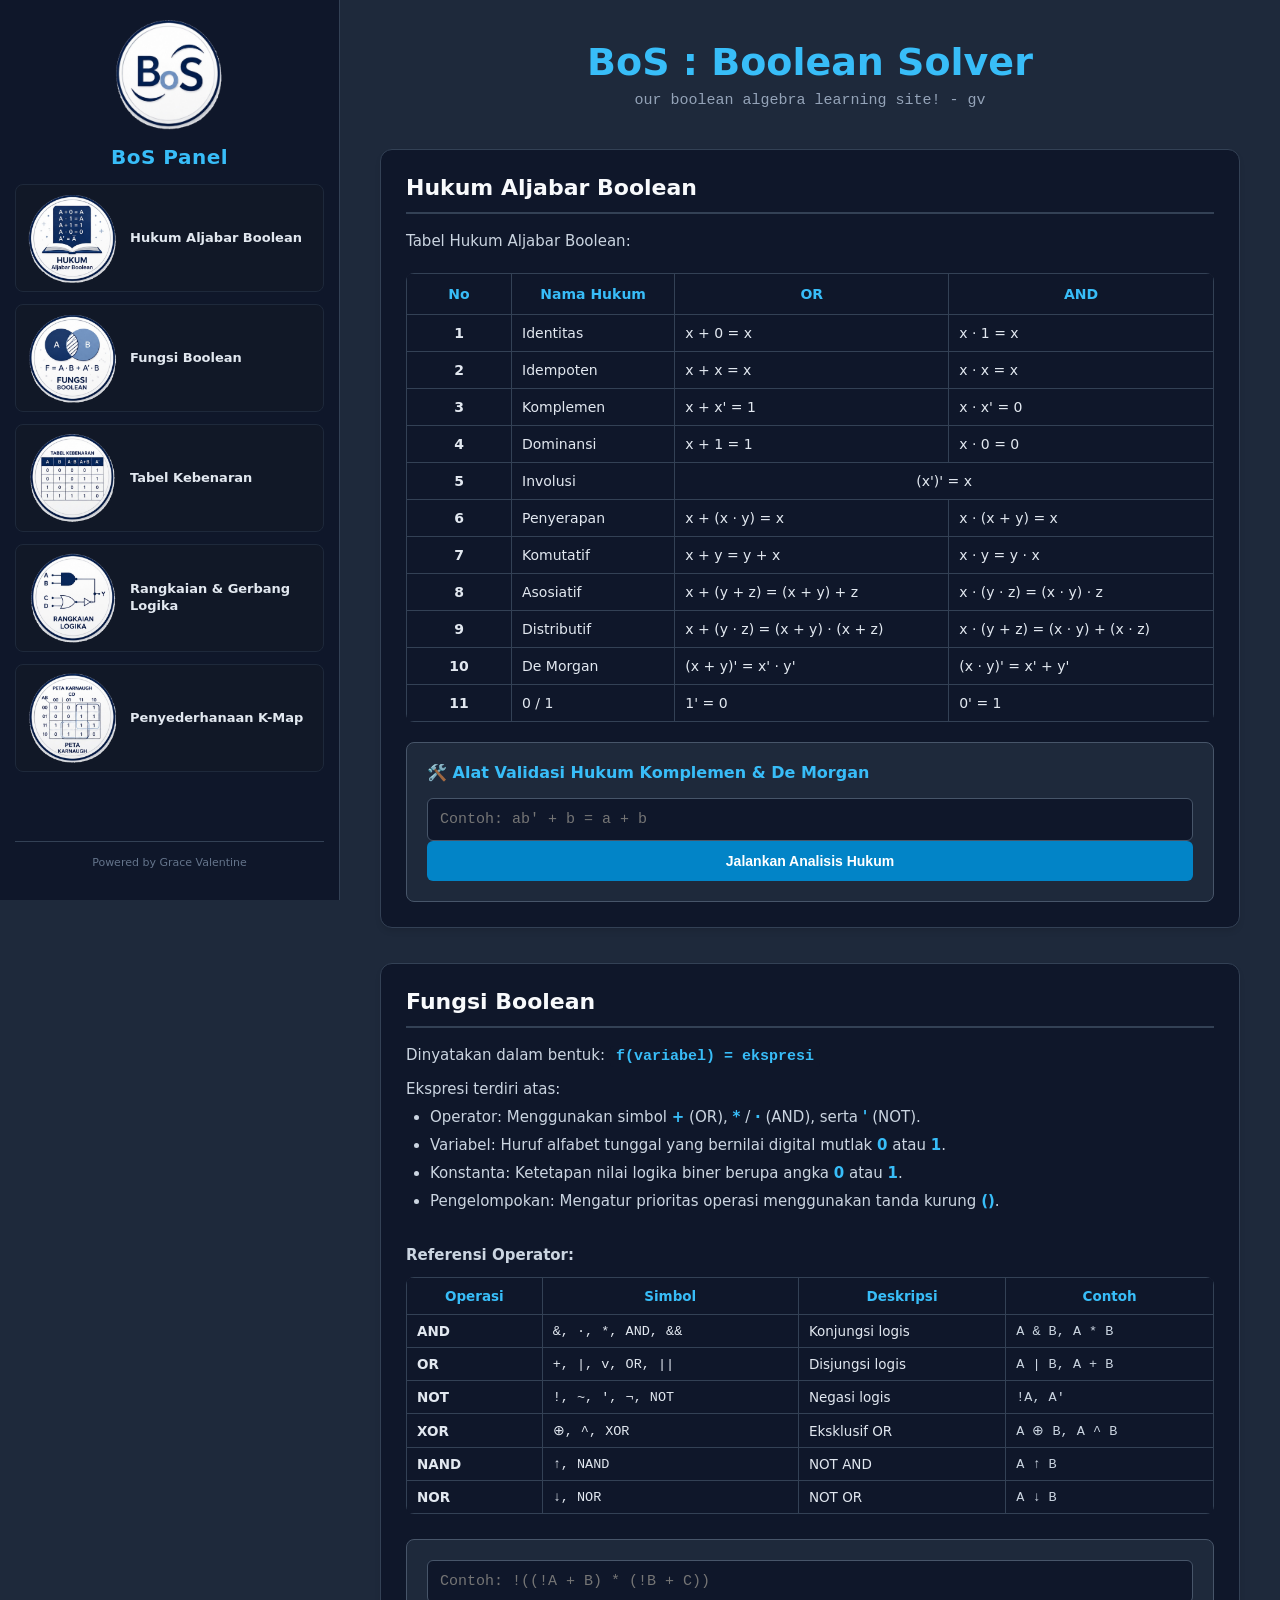
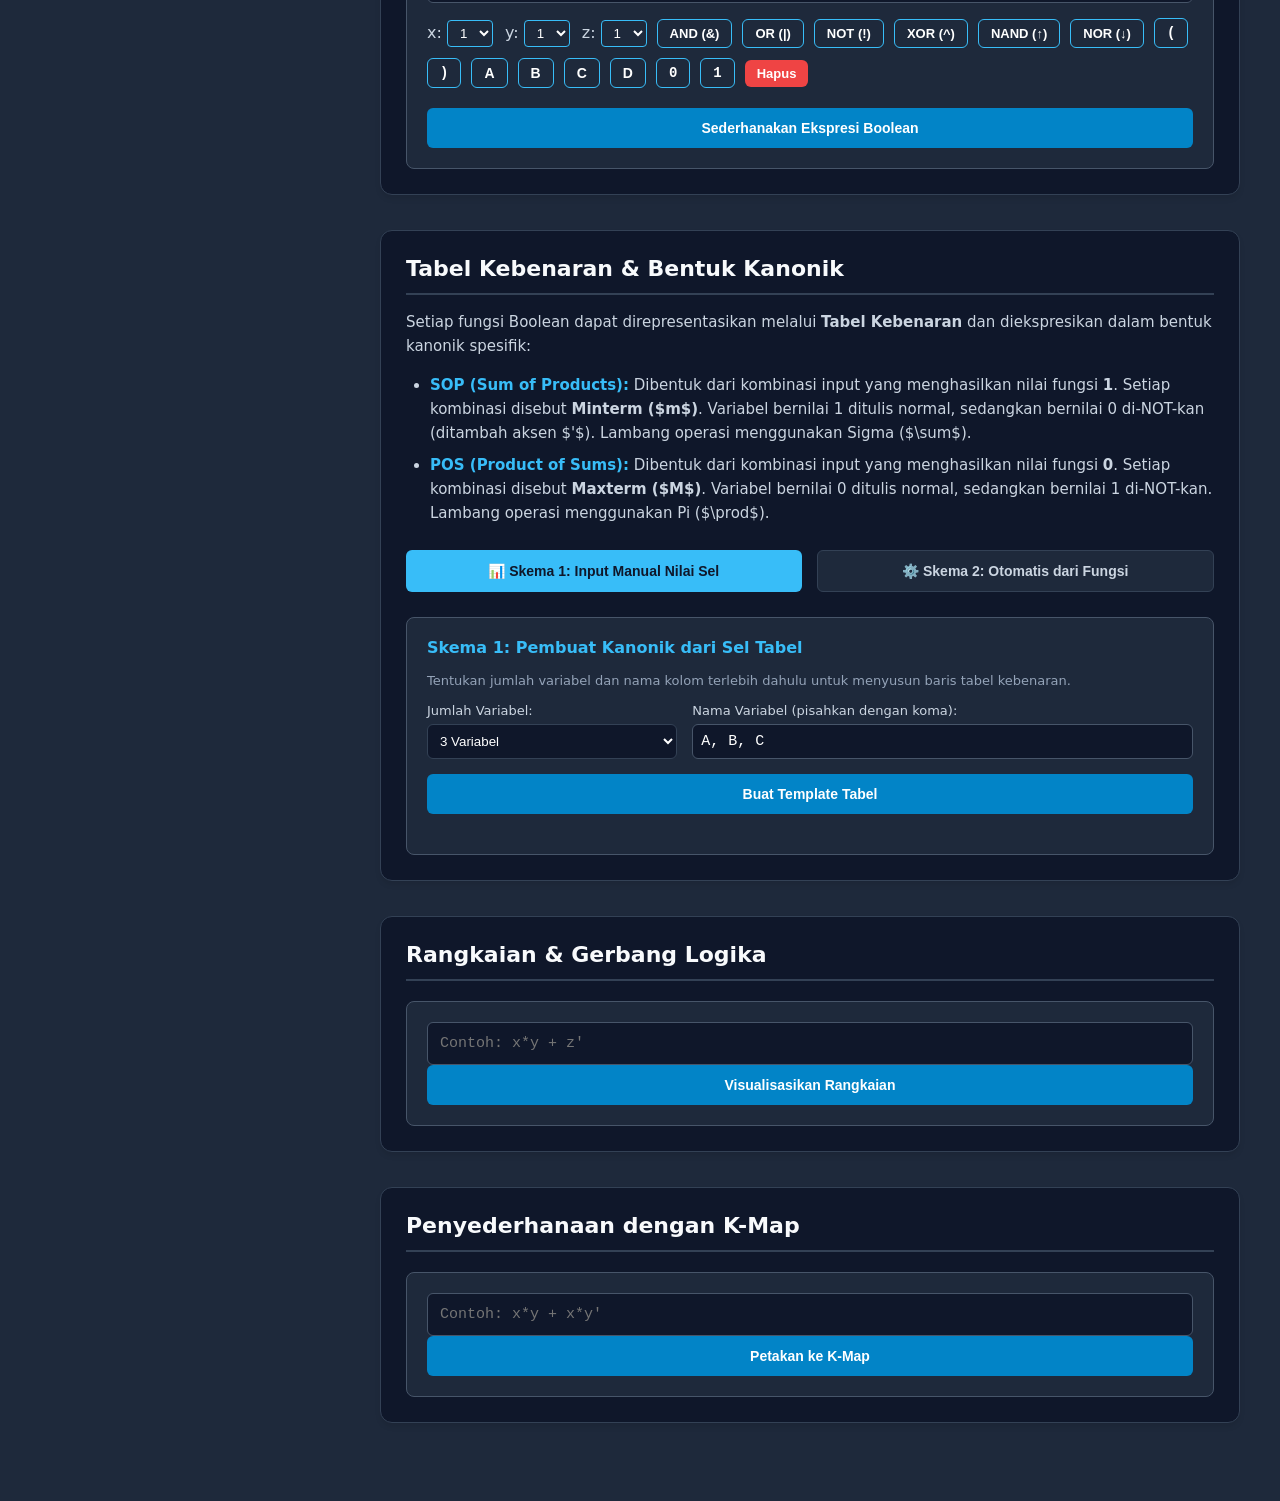
==== commit dab8e0ca: "Update index.html" ====
--- a/index.html
+++ b/index.html
@@ -3,322 +3,344 @@
 <head>
     <meta charset="UTF-8">
     <meta name="viewport" content="width=device-width, initial-scale=1.0">
-    <title>Tabel Kebenaran & Bentuk Kanonik</title>
-    <style>
-        :root {
-            --bg-color: #0f172a;
-            --card-bg: #1e293b;
-            --primary: #38bdf8;
-            --primary-hover: #0ea5e9;
-            --text-main: #f8fafc;
-            --text-muted: #94a3b8;
-            --border: #334155;
-        }
-
-        body {
-            font-family: 'Segoe UI', Tahoma, Geneva, Verdana, sans-serif;
-            background-color: var(--bg-color);
-            color: var(--text-main);
-            margin: 0;
-            padding: 20px;
-        }
-
-        .container {
-            max-width: 900px;
-            margin: 0 auto;
-        }
-
-        h2 { color: var(--text-main); margin-bottom: 8px; }
-        p { color: var(--text-muted); font-size: 14px; line-height: 1.6; }
-        ul { color: var(--text-muted); font-size: 14px; }
-        strong { color: var(--primary); }
-
-        /* Tab System */
-        .tab-container {
-            display: flex;
-            gap: 16px;
-            margin: 24px 0;
-        }
-
-        .tab-btn {
-            flex: 1;
-            padding: 12px;
-            background-color: #111827;
-            border: 1px solid var(--border);
-            color: var(--text-muted);
-            border-radius: 8px;
-            cursor: pointer;
-            font-weight: 600;
-            transition: all 0.3s ease;
-        }
-
-        .tab-btn.active {
-            background-color: var(--primary);
-            color: #000;
-            border-color: var(--primary);
-        }
-
-        /* Panel Wrapper */
-        .panel {
-            background-color: var(--card-bg);
-            border: 1px solid var(--border);
-            border-radius: 12px;
-            padding: 24px;
-            display: none;
-        }
-
-        .panel.active { display: block; }
-
-        /* Form Controls */
-        .form-group {
-            margin-bottom: 20px;
-        }
-
-        label {
-            display: block;
-            margin-bottom: 8px;
-            font-size: 14px;
-            color: var(--text-main);
-        }
-
-        select, input[type="text"] {
-            width: 100%;
-            padding: 10px;
-            background-color: #0f172a;
-            border: 1px solid var(--border);
-            border-radius: 6px;
-            color: var(--text-main);
-            box-sizing: border-box;
-        }
-
-        .btn-action {
-            width: 100%;
-            padding: 12px;
-            background-color: var(--primary);
-            color: #000;
-            border: none;
-            border-radius: 6px;
-            font-weight: bold;
-            cursor: pointer;
-        }
-
-        .btn-action:hover { background-color: var(--primary-hover); }
-
-        /* Table & Output Style */
-        table {
-            width: 100%;
-            border-collapse: collapse;
-            margin-top: 20px;
-            background-color: #0f172a;
-        }
-
-        th, td {
-            border: 1px solid var(--border);
-            padding: 10px;
-            text-align: center;
-        }
-
-        th { background-color: #1e293b; }
-
-        .output-box {
-            margin-top: 24px;
-            padding: 16px;
-            background: #0f172a;
-            border-left: 4px solid var(--primary);
-            border-radius: 4px;
-        }
-
-        .select-f {
-            background: #1e293b;
-            color: var(--primary);
-            border: 1px solid var(--primary);
-            padding: 4px 8px;
-            border-radius: 4px;
-            cursor: pointer;
-        }
-    </style>
+    <title>BoS : Boolean Solver - GRACE</title>
+    <link rel="icon" type="image/png" href="logositus.png">
+    <link rel="stylesheet" href="styles.css">
 </head>
 <body>
 
-<div class="container">
-    <h2>Tabel Kebenaran & Bentuk Kanonik</h2>
-    <p>Setiap fungsi Boolean dapat direpresentasikan melalui <strong>Tabel Kebenaran</strong> dan diekspresikan dalam bentuk kanonik spesifik:</p>
-    <ul>
-        <li><strong>SOP (Sum of Products):</strong> Dibentuk dari kombinasi input yang menghasilkan nilai fungsi 1. Setiap kombinasi disebut Minterm ($m$). Variabel bernilai 1 ditulis normal, sedangkan bernilai 0 di-NOT-kan (ditambah aksen '). Lambang operasi menggunakan Sigma ($\sum$).</li>
-        <li><strong>POS (Product of Sums):</strong> Dibentuk dari kombinasi input yang menghasilkan nilai fungsi 0. Setiap kombinasi disebut Maxterm ($M$). Variabel bernilai 0 ditulis normal, sedangkan bernilai 1 di-NOT-kan. Lambang operasi menggunakan Pi ($\prod$).</li>
-    </ul>
-
-    <div class="tab-container">
-        <button class="tab-btn active" id="btn-skema1">📊 Skema 1: Input Manual Nilai Sel</button>
-        <button class="tab-btn" id="btn-skema2">⚙️ Skema 2: Otomatis dari Fungsi</button>
+    <div class="dashboard-container">
+        <aside class="sidebar">
+            <div class="sidebar-header">
+                <div class="logo-container-center">
+                    <img src="logositus.png" alt="Logo BoS" class="site-logo">
+                </div>
+                <h2 class="sidebar-title">BoS Panel</h2>
+            </div>
+            <nav class="sidebar-menu">
+                <ul>
+                    <li><a href="#bagian-hukum"><img src="ikonhukum.png" alt="Ikon Hukum" class="menu-illustration"><span>Hukum Aljabar Boolean</span></a></li>
+                    <li><a href="#bagian-fungsi"><img src="fungsibool.png" alt="Ikon Fungsi" class="menu-illustration"><span>Fungsi Boolean</span></a></li>
+                    <li><a href="#bagian-tabel"><img src="tabelkebenaran.png" alt="Ikon Tabel" class="menu-illustration"><span>Tabel Kebenaran</span></a></li>
+                    <li><a href="#bagian-rangkaian"><img src="rangkaianlogika.png" alt="Ikon Rangkaian" class="menu-illustration"><span>Rangkaian & Gerbang Logika</span></a></li>
+                    <li><a href="#bagian-kmap"><img src="kmap.png" alt="Ikon KMap" class="menu-illustration"><span>Penyederhanaan K-Map</span></a></li>
+                </ul>
+            </nav>
+            <div class="sidebar-footer"><p>Powered by Grace Valentine</p></div>
+        </aside>
+
+        <main class="main-content">
+            <header class="main-header-center">
+                <h1>BoS : Boolean Solver</h1>
+                <p class="dev-tagline">our boolean algebra learning site! - gv</p>
+            </header>
+
+            <section id="bagian-hukum" class="content-section">
+                <div class="section-card">
+                    <h2 class="section-title-only">Hukum Aljabar Boolean</h2>
+                    <p class="materi-text">Tabel Hukum Aljabar Boolean:</p>
+                    
+                    <div class="table-container" style="overflow-x: auto; margin: 20px 0;">
+                        <table style="width: 100%; border-collapse: collapse; background: #0f172a; color: #e2e8f0; border-radius: 8px; overflow: hidden;">
+                            <thead>
+                                <tr style="background: #1e293b; color: #38bdf8;">
+                                    <th style="padding: 12px; border: 1px solid #334155; text-align: center; width: 80px;">No</th>
+                                    <th style="padding: 12px; border: 1px solid #334155; text-align: center;">Nama Hukum</th>
+                                    <th style="padding: 12px; border: 1px solid #334155; text-align: center;">OR</th>
+                                    <th style="padding: 12px; border: 1px solid #334155; text-align: center;">AND</th>
+                                </tr>
+                            </thead>
+                            <tbody>
+                                <tr>
+                                    <td style="padding: 10px; border: 1px solid #334155; text-align: center; font-weight: bold;">1</td>
+                                    <td style="padding: 10px; border: 1px solid #334155;">Identitas</td>
+                                    <td style="padding: 10px; border: 1px solid #334155;">x + 0 = x</td>
+                                    <td style="padding: 10px; border: 1px solid #334155;">x · 1 = x</td>
+                                </tr>
+                                <tr>
+                                    <td style="padding: 10px; border: 1px solid #334155; text-align: center; font-weight: bold;">2</td>
+                                    <td style="padding: 10px; border: 1px solid #334155;">Idempoten</td>
+                                    <td style="padding: 10px; border: 1px solid #334155;">x + x = x</td>
+                                    <td style="padding: 10px; border: 1px solid #334155;">x · x = x</td>
+                                </tr>
+                                <tr>
+                                    <td style="padding: 10px; border: 1px solid #334155; text-align: center; font-weight: bold;">3</td>
+                                    <td style="padding: 10px; border: 1px solid #334155;">Komplemen</td>
+                                    <td style="padding: 10px; border: 1px solid #334155;">x + x' = 1</td>
+                                    <td style="padding: 10px; border: 1px solid #334155;">x · x' = 0</td>
+                                </tr>
+                                <tr>
+                                    <td style="padding: 10px; border: 1px solid #334155; text-align: center; font-weight: bold;">4</td>
+                                    <td style="padding: 10px; border: 1px solid #334155;">Dominansi</td>
+                                    <td style="padding: 10px; border: 1px solid #334155;">x + 1 = 1</td>
+                                    <td style="padding: 10px; border: 1px solid #334155;">x · 0 = 0</td>
+                                </tr>
+                                <tr>
+                                    <td style="padding: 10px; border: 1px solid #334155; text-align: center; font-weight: bold;">5</td>
+                                    <td style="padding: 10px; border: 1px solid #334155;">Involusi</td>
+                                    <td colspan="2" style="padding: 10px; border: 1px solid #334155; text-align: center; color: #e2e8f0; font-weight: normal;">(x')' = x</td>
+                                </tr>
+                                <tr>
+                                    <td style="padding: 10px; border: 1px solid #334155; text-align: center; font-weight: bold;">6</td>
+                                    <td style="padding: 10px; border: 1px solid #334155;">Penyerapan</td>
+                                    <td style="padding: 10px; border: 1px solid #334155;">x + (x · y) = x</td>
+                                    <td style="padding: 10px; border: 1px solid #334155;">x · (x + y) = x</td>
+                                </tr>
+                                <tr>
+                                    <td style="padding: 10px; border: 1px solid #334155; text-align: center; font-weight: bold;">7</td>
+                                    <td style="padding: 10px; border: 1px solid #334155;">Komutatif</td>
+                                    <td style="padding: 10px; border: 1px solid #334155;">x + y = y + x</td>
+                                    <td style="padding: 10px; border: 1px solid #334155;">x · y = y · x</td>
+                                </tr>
+                                <tr>
+                                    <td style="padding: 10px; border: 1px solid #334155; text-align: center; font-weight: bold;">8</td>
+                                    <td style="padding: 10px; border: 1px solid #334155;">Asosiatif</td>
+                                    <td style="padding: 10px; border: 1px solid #334155;">x + (y + z) = (x + y) + z</td>
+                                    <td style="padding: 10px; border: 1px solid #334155;">x · (y · z) = (x · y) · z</td>
+                                </tr>
+                                <tr>
+                                    <td style="padding: 10px; border: 1px solid #334155; text-align: center; font-weight: bold;">9</td>
+                                    <td style="padding: 10px; border: 1px solid #334155;">Distributif</td>
+                                    <td style="padding: 10px; border: 1px solid #334155;">x + (y · z) = (x + y) · (x + z)</td>
+                                    <td style="padding: 10px; border: 1px solid #334155;">x · (y + z) = (x · y) + (x · z)</td>
+                                </tr>
+                                <tr>
+                                    <td style="padding: 10px; border: 1px solid #334155; text-align: center; font-weight: bold;">10</td>
+                                    <td style="padding: 10px; border: 1px solid #334155;">De Morgan</td>
+                                    <td style="padding: 10px; border: 1px solid #334155;">(x + y)' = x' · y'</td>
+                                    <td style="padding: 10px; border: 1px solid #334155;">(x · y)' = x' + y'</td>
+                                </tr>
+                                <tr>
+                                    <td style="padding: 10px; border: 1px solid #334155; text-align: center; font-weight: bold;">11</td>
+                                    <td style="padding: 10px; border: 1px solid #334155;">0 / 1</td>
+                                    <td style="padding: 10px; border: 1px solid #334155;">1' = 0</td>
+                                    <td style="padding: 10px; border: 1px solid #334155;">0' = 1</td>
+                                </tr>
+                            </tbody>
+                        </table>
+                    </div>
+                    
+                    <div class="tool-box">
+                        <h3>🛠️ Alat Validasi Hukum Komplemen & De Morgan</h3>
+                        <input type="text" id="input-hukum" placeholder="Contoh: ab' + b = a + b">
+                        <button onclick="hitungHukum()">Jalankan Analisis Hukum</button>
+                    </div>
+                    <div class="dynamic-output-box" id="box-hukum-dinamis" style="display: none; margin-top: 15px;">
+                        <h4>⚖️ Hasil Analisis Hukum & Teorema Aljabar Boolean</h4>
+                        <div class="box-content" id="content-hukum-dinamis"></div>
+                    </div>
+                </div>
+            </section>
+
+            <section id="bagian-fungsi" class="content-section">
+                <div class="section-card">
+                    <h2 class="section-title-only">Fungsi Boolean</h2>
+                    
+                    <div style="display: flex; flex-wrap: wrap; gap: 30px; margin-bottom: 25px; align-items: flex-start;">
+                        
+                        <div class="materi-text" style="flex: 1 1 400px; text-align: left; line-height: 1.6; margin: 0;">
+                            Dinyatakan dalam bentuk: <code style="background: #0f172a; color: #38bdf8; padding: 2px 6px; border-radius: 4px; font-family: monospace; font-weight: bold;">f(variabel) = ekspresi</code>
+                            <div style="margin-top: 8px; margin-bottom: 4px;">Ekspresi terdiri atas:</div>
+                            <ul style="margin: 0; padding-left: 24px; list-style-type: disc;">
+                                <li style="margin-bottom: 4px;">Operator: Menggunakan simbol <span style="color: #38bdf8; font-weight: bold;">+</span> (OR), <span style="color: #38bdf8; font-weight: bold;">*</span> / <span style="color: #38bdf8; font-weight: bold;">·</span> (AND), serta <span style="color: #38bdf8; font-weight: bold;">'</span> (NOT).</li>
+                                <li style="margin-bottom: 4px;">Variabel: Huruf alfabet tunggal yang bernilai digital mutlak <span style="color: #38bdf8; font-weight: bold;">0</span> atau <span style="color: #38bdf8; font-weight: bold;">1</span>.</li>
+                                <li style="margin-bottom: 4px;">Konstanta: Ketetapan nilai logika biner berupa angka <span style="color: #38bdf8; font-weight: bold;">0</span> atau <span style="color: #38bdf8; font-weight: bold;">1</span>.</li>
+                                <li>Pengelompokan: Mengatur prioritas operasi menggunakan tanda kurung <span style="color: #38bdf8; font-weight: bold;">()</span>.</li>
+                            </ul>
+                        </div>
+
+                        <div style="flex: 1.4 1 480px; overflow-x: auto;">
+                            <p class="materi-text" style="margin-top: 0; margin-bottom: 10px; font-weight: bold;">Referensi Operator:</p>
+                            
+                            <table style="width: 100%; border-collapse: collapse; background: #0f172a; color: #e2e8f0; border-radius: 8px; overflow: hidden; font-size: 13.5px;">
+                                <thead>
+                                    <tr style="background: #1e293b; color: #38bdf8;">
+                                        <th style="padding: 10px; border: 1px solid #334155; text-align: center;">Operasi</th>
+                                        <th style="padding: 10px; border: 1px solid #334155; text-align: center;">Simbol</th>
+                                        <th style="padding: 10px; border: 1px solid #334155; text-align: center;">Deskripsi</th>
+                                        <th style="padding: 10px; border: 1px solid #334155; text-align: center;">Contoh</th>
+                                    </tr>
+                                </thead>
+                                <tbody>
+                                    <tr>
+                                        <td style="padding: 8px 10px; border: 1px solid #334155; font-weight: bold; color: #e2e8f0;">AND</td>
+                                        <td style="padding: 8px 10px; border: 1px solid #334155; font-family: monospace;">&, ·, *, AND, &&</td>
+                                        <td style="padding: 8px 10px; border: 1px solid #334155;">Konjungsi logis</td>
+                                        <td style="padding: 8px 10px; border: 1px solid #334155; font-family: monospace; color: #cbd5e1;">A & B, A * B</td>
+                                    </tr>
+                                    <tr>
+                                        <td style="padding: 8px 10px; border: 1px solid #334155; font-weight: bold; color: #e2e8f0;">OR</td>
+                                        <td style="padding: 8px 10px; border: 1px solid #334155; font-family: monospace;">+, |, v, OR, ||</td>
+                                        <td style="padding: 8px 10px; border: 1px solid #334155;">Disjungsi logis</td>
+                                        <td style="padding: 8px 10px; border: 1px solid #334155; font-family: monospace; color: #cbd5e1;">A | B, A + B</td>
+                                    </tr>
+                                    <tr>
+                                        <td style="padding: 8px 10px; border: 1px solid #334155; font-weight: bold; color: #e2e8f0;">NOT</td>
+                                        <td style="padding: 8px 10px; border: 1px solid #334155; font-family: monospace;">!, ~, ', ¬, NOT</td>
+                                        <td style="padding: 8px 10px; border: 1px solid #334155;">Negasi logis</td>
+                                        <td style="padding: 8px 10px; border: 1px solid #334155; font-family: monospace; color: #cbd5e1;">!A, A'</td>
+                                    </tr>
+                                    <tr>
+                                        <td style="padding: 8px 10px; border: 1px solid #334155; font-weight: bold; color: #e2e8f0;">XOR</td>
+                                        <td style="padding: 8px 10px; border: 1px solid #334155; font-family: monospace;">⊕, ^, XOR</td>
+                                        <td style="padding: 8px 10px; border: 1px solid #334155;">Eksklusif OR</td>
+                                        <td style="padding: 8px 10px; border: 1px solid #334155; font-family: monospace; color: #cbd5e1;">A ⊕ B, A ^ B</td>
+                                    </tr>
+                                    <tr>
+                                        <td style="padding: 8px 10px; border: 1px solid #334155; font-weight: bold; color: #e2e8f0;">NAND</td>
+                                        <td style="padding: 8px 10px; border: 1px solid #334155; font-family: monospace;">↑, NAND</td>
+                                        <td style="padding: 8px 10px; border: 1px solid #334155;">NOT AND</td>
+                                        <td style="padding: 8px 10px; border: 1px solid #334155; font-family: monospace; color: #cbd5e1;">A ↑ B</td>
+                                    </tr>
+                                    <tr>
+                                        <td style="padding: 8px 10px; border: 1px solid #334155; font-weight: bold; color: #e2e8f0;">NOR</td>
+                                        <td style="padding: 8px 10px; border: 1px solid #334155; font-family: monospace;">↓, NOR</td>
+                                        <td style="padding: 8px 10px; border: 1px solid #334155;">NOT OR</td>
+                                        <td style="padding: 8px 10px; border: 1px solid #334155; font-family: monospace; color: #cbd5e1;">A ↓ B</td>
+                                    </tr>
+                                </tbody>
+                            </table>
+                        </div>
+                    </div>
+
+                    <div class="tool-box">
+                        <input type="text" id="input-fungsi" placeholder="Contoh: !((!A + B) * (!B + C))">
+                        
+                        <div style="display: flex; flex-wrap: wrap; gap: 10px; align-items: center; justify-content: flex-start; margin-top: 15px; width: 100%;">
+                            
+                            <div class="variable-inputs" style="display: flex; gap: 12px; margin: 0; padding: 0; background: transparent; border: none; align-items: center; flex-shrink: 0;">
+                                <label style="color: #cbd5e1; font-weight: 500;">x: <select id="eval-x" style="background: #1e293b; color: #fff; border: 1px solid #38bdf8; padding: 4px 8px; border-radius: 4px; outline: none;"><option value="1">1</option><option value="0">0</option></select></label>
+                                <label style="color: #cbd5e1; font-weight: 500;">y: <select id="eval-y" style="background: #1e293b; color: #fff; border: 1px solid #38bdf8; padding: 4px 8px; border-radius: 4px; outline: none;"><option value="1">1</option><option value="0">0</option></select></label>
+                                <label style="color: #cbd5e1; font-weight: 500;">z: <select id="eval-z" style="background: #1e293b; color: #fff; border: 1px solid #38bdf8; padding: 4px 8px; border-radius: 4px; outline: none;"><option value="1">1</option><option value="0">0</option></select></label>
+                            </div>
+
+                            <button type="button" onclick="insertSyntax('&')" style="background: #1e293b; color: white; border: 1px solid #38bdf8; padding: 6px 12px; border-radius: 6px; font-weight: bold; cursor: pointer; font-size: 13px; width: max-content; flex-shrink: 0;">AND (&)</button>
+                            <button type="button" onclick="insertSyntax('|')" style="background: #1e293b; color: white; border: 1px solid #38bdf8; padding: 6px 12px; border-radius: 6px; font-weight: bold; cursor: pointer; font-size: 13px; width: max-content; flex-shrink: 0;">OR (|)</button>
+                            <button type="button" onclick="insertSyntax('!')" style="background: #1e293b; color: white; border: 1px solid #38bdf8; padding: 6px 12px; border-radius: 6px; font-weight: bold; cursor: pointer; font-size: 13px; width: max-content; flex-shrink: 0;">NOT (!)</button>
+                            <button type="button" onclick="insertSyntax('^')" style="background: #1e293b; color: white; border: 1px solid #38bdf8; padding: 6px 12px; border-radius: 6px; font-weight: bold; cursor: pointer; font-size: 13px; width: max-content; flex-shrink: 0;">XOR (^)</button>
+                            <button type="button" onclick="insertSyntax(' ↑ ')" style="background: #1e293b; color: white; border: 1px solid #38bdf8; padding: 6px 12px; border-radius: 6px; font-weight: bold; cursor: pointer; font-size: 13px; width: max-content; flex-shrink: 0;">NAND (↑)</button>
+                            <button type="button" onclick="insertSyntax(' ↓ ')" style="background: #1e293b; color: white; border: 1px solid #38bdf8; padding: 6px 12px; border-radius: 6px; font-weight: bold; cursor: pointer; font-size: 13px; width: max-content; flex-shrink: 0;">NOR (↓)</button>
+                            
+                            <button type="button" onclick="insertSyntax('(')" style="background: #1e293b; color: white; border: 1px solid #38bdf8; padding: 6px 12px; border-radius: 6px; font-family: monospace; cursor: pointer; width: max-content; flex-shrink: 0;">(</button>
+                            <button type="button" onclick="insertSyntax(')')" style="background: #1e293b; color: white; border: 1px solid #38bdf8; padding: 6px 12px; border-radius: 6px; font-family: monospace; cursor: pointer; width: max-content; flex-shrink: 0;">)</button>
+                            
+                            <button type="button" onclick="insertSyntax('A')" style="background: #1e293b; color: white; border: 1px solid #38bdf8; padding: 6px 12px; border-radius: 6px; font-weight: bold; cursor: pointer; width: max-content; flex-shrink: 0;">A</button>
+                            <button type="button" onclick="insertSyntax('B')" style="background: #1e293b; color: white; border: 1px solid #38bdf8; padding: 6px 12px; border-radius: 6px; font-weight: bold; cursor: pointer; width: max-content; flex-shrink: 0;">B</button>
+                            <button type="button" onclick="insertSyntax('C')" style="background: #1e293b; color: white; border: 1px solid #38bdf8; padding: 6px 12px; border-radius: 6px; font-weight: bold; cursor: pointer; width: max-content; flex-shrink: 0;">C</button>
+                            <button type="button" onclick="insertSyntax('D')" style="background: #1e293b; color: white; border: 1px solid #38bdf8; padding: 6px 12px; border-radius: 6px; font-weight: bold; cursor: pointer; width: max-content; flex-shrink: 0;">D</button>
+
+                            <button type="button" onclick="insertSyntax('0')" style="background: #1e293b; color: white; border: 1px solid #38bdf8; padding: 6px 12px; border-radius: 6px; font-family: monospace; cursor: pointer; width: max-content; flex-shrink: 0;">0</button>
+                            <button type="button" onclick="insertSyntax('1')" style="background: #1e293b; color: white; border: 1px solid #38bdf8; padding: 6px 12px; border-radius: 6px; font-family: monospace; cursor: pointer; width: max-content; flex-shrink: 0;">1</button>
+                            
+                            <button type="button" onclick="clearInput()" style="background: #ef4444; color: white; border: none; padding: 6px 12px; border-radius: 6px; font-weight: bold; cursor: pointer; font-size: 13px; width: max-content; flex-shrink: 0;">Hapus</button>
+
+                        </div>
+
+                        <button onclick="hitungFungsi()" style="margin-top: 20px; width: 100%;">Sederhanakan Ekspresi Boolean</button>
+                    </div>
+                    
+                    <div class="dynamic-output-box" id="box-jawaban-dinamis" style="display: none;">
+                        <h4>🎯 Jawaban / Status Fungsi</h4>
+                        <div class="box-content" id="content-jawaban-dinamis"></div>
+                    </div>
+                </div>
+            </section>
+
+            <section id="bagian-tabel" class="content-section">
+                <div class="section-card">
+                    <h2 class="section-title-only">Tabel Kebenaran & Bentuk Kanonik</h2>
+                    
+                    <div class="materi-text" style="line-height: 1.6; margin-bottom: 25px; text-align: left;">
+                        <p>Setiap fungsi Boolean dapat direpresentasikan melalui <strong>Tabel Kebenaran</strong> dan diekspresikan dalam bentuk kanonik spesifik:</p>
+                        <ul style="margin: 8px 0; padding-left: 24px; list-style-type: disc;">
+                            <li style="margin-bottom: 8px;">
+                                <strong style="color: #38bdf8;">SOP (Sum of Products):</strong> Dibentuk dari kombinasi input yang menghasilkan nilai fungsi <strong>1</strong>. Setiap kombinasi disebut <strong>Minterm ($m$)</strong>. Variabel bernilai 1 ditulis normal, sedangkan bernilai 0 di-NOT-kan (ditambah aksen $'$). Lambang operasi menggunakan Sigma ($\sum$).
+                            </li>
+                            <li style="margin-bottom: 8px;">
+                                <strong style="color: #38bdf8;">POS (Product of Sums):</strong> Dibentuk dari kombinasi input yang menghasilkan nilai fungsi <strong>0</strong>. Setiap kombinasi disebut <strong>Maxterm ($M$)</strong>. Variabel bernilai 0 ditulis normal, sedangkan bernilai 1 di-NOT-kan. Lambang operasi menggunakan Pi ($\prod$).
+                            </li>
+                        </ul>
+                    </div>
+
+                    <div style="display: flex; gap: 15px; margin-bottom: 25px; flex-wrap: wrap;">
+                        <button onclick="switchSkema(1)" id="btn-skema-1" style="flex: 1; background: #38bdf8; color: #0f172a; padding: 12px; border: none; border-radius: 6px; font-weight: bold; cursor: pointer; transition: all 0.2s;">
+                            📊 Skema 1: Input Manual Nilai Sel
+                        </button>
+                        <button onclick="switchSkema(2)" id="btn-skema-2" style="flex: 1; background: #1e293b; color: #cbd5e1; padding: 12px; border: 1px solid #334155; border-radius: 6px; font-weight: bold; cursor: pointer; transition: all 0.2s;">
+                            ⚙️ Skema 2: Otomatis dari Fungsi
+                        </button>
+                    </div>
+
+                    <div id="panel-skema-1" class="tool-box" style="display: block;">
+                        <h3 style="margin-top: 0; color: #38bdf8;">Skema 1: Pembuat Kanonik dari Sel Tabel</h3>
+                        <p style="font-size: 13px; color: #94a3b8; margin-bottom: 15px;">Tentukan jumlah variabel dan nama kolom terlebih dahulu untuk menyusun baris tabel kebenaran.</p>
+                        
+                        <div style="display: flex; flex-wrap: wrap; gap: 15px; margin-bottom: 15px; align-items: flex-end;">
+                            <div style="flex: 1; min-width: 150px;">
+                                <label style="display: block; color: #cbd5e1; margin-bottom: 6px; font-size: 13px;">Jumlah Variabel:</label>
+                                <select id="skema1-jumlah-var" style="width: 100%; background: #0f172a; color: white; border: 1px solid #334155; padding: 8px; border-radius: 6px; outline: none;">
+                                    <option value="2">2 Variabel</option>
+                                    <option value="3" selected>3 Variabel</option>
+                                    <option value="4">4 Variabel</option>
+                                </select>
+                            </div>
+                            <div style="flex: 2; min-width: 250px;">
+                                <label style="display: block; color: #cbd5e1; margin-bottom: 6px; font-size: 13px;">Nama Variabel (pisahkan dengan koma):</label>
+                                <input type="text" id="skema1-nama-var" value="A, B, C" style="margin: 0; padding: 8px;">
+                            </div>
+                            <button onclick="generateGridSkema1()" style="white-space: nowrap; height: 40px; margin: 0;">Buat Template Tabel</button>
+                        </div>
+
+                        <div id="container-grid-skema1" style="margin-top: 20px; overflow-x: auto;"></div>
+                        
+                        <button id="btn-hitung-skema1" onclick="prosesSkema1()" style="display: none; margin-top: 20px; width: 100%; background: #10b981; color: white;">
+                            Analisis & Tarik Hasil Kanonik SOP/POS
+                        </button>
+                    </div>
+
+                    <div id="panel-skema-2" class="tool-box" style="display: none;">
+                        <h3 style="margin-top: 0; color: #38bdf8;">Skema 2: Generator Tabel Kebenaran & Kanonik</h3>
+                        <p style="font-size: 13px; color: #94a3b8; margin-bottom: 15px;">Masukkan fungsi Boolean bebas untuk memproduksi tabel kebenaran lengkap secara otomatis.</p>
+                        <input type="text" id="input-tabel" placeholder="Contoh: A*B + C' atau x*y' + z">
+                        <button onclick="hitungTabelKebenaran()" style="width: 100%;">Generate Tabel Kebenaran & Bentuk Kanonik</button>
+                    </div>
+
+                    <div class="dynamic-output-box" id="box-table-output-dinamis" style="display: none; margin-top: 20px;">
+                        <h4>📋 Tabel Kebenaran & Struktur Kanonik Hasil Analisis</h4>
+                        <div class="box-content" id="content-table-output-dinamis"></div>
+                    </div>
+                </div>
+            </section>
+
+            <section id="bagian-rangkaian" class="content-section">
+                <div class="section-card">
+                    <h2 class="section-title-only">Rangkaian & Gerbang Logika</h2>
+                    <div class="tool-box">
+                        <input type="text" id="input-rangkaian" placeholder="Contoh: x*y + z'">
+                        <button onclick="hitungRangkaian()">Visualisasikan Rangkaian</button>
+                    </div>
+                    <div class="dynamic-output-box" id="box-sirkuit-dinamis" style="display: none;">
+                        <h4>🔌 Alur Jalur Rangkaian Gerbang Logika</h4>
+                        <div class="box-content" id="content-sirkuit-dinamis"></div>
+                    </div>
+                </div>
+            </section>
+
+            <section id="bagian-kmap" class="content-section">
+                <div class="section-card">
+                    <h2 class="section-title-only">Penyederhanaan dengan K-Map</h2>
+                    <div class="tool-box">
+                        <input type="text" id="input-kmap" placeholder="Contoh: x*y + x*y'">
+                        <button onclick="hitungKMap()">Petakan ke K-Map</button>
+                    </div>
+                    <div class="dynamic-output-box" id="box-kmap-matrix-dinamis" style="display: none;">
+                        <h4>🗺️ Matriks Visualisasi Peta Karnaugh</h4>
+                        <div class="box-content" id="content-kmap-matrix-dinamis"></div>
+                    </div>
+                </div>
+            </section>
+        </main>
     </div>
-
-    <div class="panel active" id="panel-skema1">
-        <h3>Skema 1: Pembuat Kanonik dari Sel Tabel</h3>
-        <p>Tentukan jumlah variabel dan nama kolom terlebih dahulu untuk menyusun baris tabel kebenaran.</p>
-        
-        <div class="form-group">
-            <label for="jumlah-variabel">Jumlah Variabel:</label>
-            <select id="jumlah-variabel">
-                <option value="2">2 Variabel</option>
-                <option value="3">3 Variabel</option>
-                <option value="4" selected>4 Variabel</option>
-            </select>
-        </div>
-
-        <div class="form-group">
-            <label for="nama-variabel">Nama Variabel (pisahkan dengan koma):</label>
-            <input type="text" id="nama-variabel" value="A, B, C, D">
-        </div>
-
-        <button class="btn-action" id="btn-buat-tabel">Buat Template Tabel</button>
-
-        <div id="container-tabel"></div>
-        <div id="output-kanonik-s1" class="output-box" style="display:none;"></div>
-    </div>
-
-    <div class="panel" id="panel-skema2">
-        <h3>Skema 2: Otomatis dari Fungsi</h3>
-        <p>Masukkan fungsi Boolean standar untuk menghasilkan tabel kebenaran secara otomatis (Fitur ini dapat dikembangkan berbasis parser ekspresi logika).</p>
-        <div class="form-group">
-            <label for="input-ekspresi">Masukkan Ekspresi (Contoh: A AND B or C):</label>
-            <input type="text" id="input-ekspresi" placeholder="E.g., (A && B) || !C">
-        </div>
-        <button class="btn-action" id="btn-hitung-skema2">Proses Ekspresi</button>
-    </div>
-</div>
-
-<script>
-    // --- LOGIKA MANAJEMEN TAB (SKEMA) ---
-    const btnSkema1 = document.getElementById('btn-skema1');
-    const btnSkema2 = document.getElementById('btn-skema2');
-    const panelSkema1 = document.getElementById('panel-skema1');
-    const panelSkema2 = document.getElementById('panel-skema2');
-
-    btnSkema1.addEventListener('click', () => {
-        btnSkema1.classList.add('active');
-        btnSkema2.classList.remove('active');
-        panelSkema1.classList.add('active');
-        panelSkema2.classList.remove('active');
-    });
-
-    btnSkema2.addEventListener('click', () => {
-        btnSkema2.classList.add('active');
-        btnSkema1.classList.remove('active');
-        panelSkema2.classList.add('active');
-        panelSkema1.classList.remove('active');
-    });
-
-
-    // --- LOGIKA KALKULATOR SKEMA 1 ---
-    const btnBuatTabel = document.getElementById('btn-buat-tabel');
-    const containerTabel = document.getElementById('container-tabel');
-    const outputKanonikS1 = document.getElementById('output-kanonik-s1');
-
-    btnBuatTabel.addEventListener('click', () => {
-        const numVars = parseInt(document.getElementById('jumlah-variabel').value);
-        const varNamesInput = document.getElementById('nama-variabel').value;
-        let varNames = varNamesInput.split(',').map(v => v.trim()).filter(v => v !== "");
-
-        // Penanganan jika input nama variabel tidak sinkron dengan jumlahnya
-        if(varNames.length !== numVars) {
-            varNames = [];
-            for(let i=0; i<numVars; i++) {
-                varNames.push(String.fromCharCode(65 + i)); // Default A, B, C, D...
-            }
-            document.getElementById('nama-variabel').value = varNames.join(', ');
-        }
-
-        const totalRows = Math.pow(2, numVars);
-        let tableHtml = `<table><thead><tr>`;
-        
-        // Header untuk Variabel
-        varNames.forEach(name => {
-            tableHtml += `<th>${name}</th>`;
-        });
-        // Header untuk Fungsi f
-        tableHtml += `<th>f(${varNames.join(', ')})</th></tr></thead><tbody>`;
-
-        // Generasi Baris Tabel Kombinasi Biner
-        for (let i = 0; i < totalRows; i++) {
-            tableHtml += `<tr>`;
-            for (let j = numVars - 1; j >= 0; j--) {
-                const bit = (i >> j) & 1;
-                tableHtml += `<td>${bit}</td>`;
-            }
-            // Kolom Input interaktif Dropdown Nilai f (0 atau 1)
-            tableHtml += `<td>
-                <select class="select-f" data-row="${i}">
-                    <option value="0">0</option>
-                    <option value="1">1</option>
-                </select>
-            </td></tr>`;
-        }
-        tableHtml += `</tbody></table>`;
-        
-        containerTabel.innerHTML = tableHtml;
-        outputKanonikS1.style.display = "block";
-        
-        // Pasang trigger hitung ulang setiap kali isi dropdown sel berubah
-        document.querySelectorAll('.select-f').forEach(select => {
-            select.addEventListener('change', hitungKanonik);
-        });
-
-        hitungKanonik(); // Jalankan kalkulasi awal (default semua 0)
-    });
-
-    function hitungKanonik() {
-        const numVars = parseInt(document.getElementById('jumlah-variabel').value);
-        const varNames = document.getElementById('nama-variabel').value.split(',').map(v => v.trim());
-        const selects = document.querySelectorAll('.select-f');
-        
-        let minterms = [];
-        let maxterms = [];
-        let sopTerms = [];
-        let posTerms = [];
-
-        selects.forEach((select) => {
-            const rowIndex = parseInt(select.getAttribute('data-row'));
-            const value = parseInt(select.value);
-
-            // Dapatkan nilai bit per baris
-            let bits = [];
-            for (let j = numVars - 1; j >= 0; j--) {
-                bits.push((rowIndex >> j) & 1);
-            }
-
-            if (value === 1) {
-                minterms.push(rowIndex);
-                // Pembentukan Term SOP
-                let term = bits.map((bit, idx) => bit === 1 ? varNames[idx] : varNames[idx] + "'").join('');
-                sopTerms.push(term);
-            } else {
-                maxterms.push(rowIndex);
-                // Pembentukan Term POS
-                let term = bits.map((bit, idx) => bit === 0 ? varNames[idx] : varNames[idx] + "'").join(' + ');
-                posTerms.push(`(${term})`);
-            }
-        });
-
-        // Tampilkan Hasil Pemrosesan Kalkulator
-        let hasilHtml = `<h4>Hasil Bentuk Kanonik:</h4>`;
-        
-        // Render SOP
-        hasilHtml += `<p><strong>SOP Baku:</strong> ${sopTerms.length > 0 ? sopTerms.join(' + ') : '0'}</p>`;
-        hasilHtml += `<p><strong>Notasi Minterm ($\sum$):</strong> $\sum$(${minterms.join(', ') || 'tidak ada'})</p><br>`;
-        
-        // Render POS
-        hasilHtml += `<p><strong>POS Baku:</strong> ${posTerms.length > 0 ? posTerms.join('') : '1'}</p>`;
-        hasilHtml += `<p><strong>Notasi Maxterm ($\prod$):</strong> $\prod$(${maxterms.join(', ') || 'tidak ada'})</p>`;
-
-        outputKanonikS1.innerHTML = hasilHtml;
-
-        // Trigger rendering ulang jika Anda menggunakan library eksternal MathJax/KaTeX
-        if (window.MathJax) {
-            MathJax.typesetPromise([outputKanonikS1]);
-        }
-    }
-</script>
-
+    <script src="script.js"></script>
 </body>
 </html>
--- a/styles.css
+++ b/styles.css
@@ -0,0 +1,299 @@
+/* GLOBAL SETTING & COMFORTABLE LIGHTER NAVY THEME */
+html {
+    scroll-behavior: smooth;
+}
+body {
+    font-family: 'Segoe UI', system-ui, -apple-system, sans-serif;
+    background-color: #1e293b;
+    color: #f1f5f9;
+    margin: 0;
+    padding: 0;
+}
+
+/* CONTAINER UTAMA - 3 KOLOM DESKTOP SYSTEM */
+.dashboard-container {
+    display: flex;
+    min-height: 100vh;
+}
+
+/* KOLOM 1: SIDEBAR MENU NAVIGATION (FIXED & NO SCROLL) */
+/* Ukuran dipersempit menjadi 340px agar efisien dan pas dengan layar monitor */
+.sidebar {
+    width: 340px; 
+    background-color: #0f172a;
+    border-right: 1px solid #334155;
+    padding: 20px 15px;
+    display: flex;
+    flex-direction: column;
+    position: fixed;
+    height: 100vh;
+    box-sizing: border-box;
+    z-index: 100;
+}
+
+/* LOGO SITUS BoS (CENTER) */
+.logo-container-center {
+    width: 100%;
+    display: flex;
+    justify-content: center;
+    margin-bottom: 15px; /* Skala Jarak 5: Dioptimalkan agar tidak memicu scroll panel */
+}
+.site-logo {
+    max-height: 110px; /* Diatur proporsional dengan tinggi layout sidebar baru */
+    width: auto;
+    border-radius: 10px;
+    object-fit: contain;
+}
+
+/* TULISAN BoS PANEL */
+.sidebar-title {
+    color: #38bdf8;
+    margin-top: 0;
+    margin-bottom: 15px; /* Skala Jarak 3: Dikurangi berbanding lurus dengan margin-bottom logo */
+    font-size: 20px;
+    letter-spacing: 0.5px;
+    text-align: center;
+}
+
+/* DAFTAR MENU SIDEBAR */
+.sidebar-menu {
+    flex-grow: 1;
+}
+.sidebar-menu ul {
+    list-style: none;
+    padding: 0;
+    margin: 0;
+}
+.sidebar-menu li {
+    margin-bottom: 12px; /* Jarak antar-menu dipersempit agar pas dalam satu layar screen */
+}
+.sidebar-menu a {
+    color: #cbd5e1;
+    text-decoration: none;
+    display: flex;
+    flex-direction: row; /* Kembali Horisontal: Ikon di kiri, judul teks di kanan */
+    align-items: center; /* Menyejajarkan teks di tengah vertical terhadap ilustrasi */
+    gap: 12px; /* Jarak rapat antara ikon dan teks */
+    padding: 8px 12px;
+    border-radius: 8px;
+    background-color: #111827;
+    border: 1px solid #1e293b;
+    transition: all 0.2s ease;
+}
+.sidebar-menu a:hover {
+    background-color: #1e293b;
+    color: #38bdf8;
+    border-color: #38bdf8;
+    transform: translateX(4px);
+}
+
+/* IKON ILUSTRASI DI SIDEBAR - TEPAT UKURAN (65PX) */
+/* Ukuran diperkecil ideal agar pas, detail tetap terlihat jelas, dan mengutamakan estetika */
+.menu-illustration {
+    width: 90px; 
+    height: 90px;
+    object-fit: contain;
+    border-radius: 6px;
+    flex-shrink: 0; /* Mencegah gambar gepeng saat ruang horizontal sempit */
+}
+
+/* PENFORMATAN TEKS JUDUL MENU DI SAMPING ILUSTRASI */
+.sidebar-menu a span {
+    font-size: 13px;
+    font-weight: 600;
+    line-height: 1.3;
+    text-align: left; /* Teks otomatis rata kiri di samping ilustrasi */
+    color: #e2e8f0;
+    word-wrap: break-word; /* Otomatis turun ke baris berikutnya mengikuti sisa ruang panel */
+}
+
+.sidebar-footer {
+    font-size: 11px;
+    color: #64748b;
+    border-top: 1px solid #334155;
+    padding-top: 3px;
+    text-align: center;
+    font-weight: 500;
+}
+
+/* KOLOM 2 & 3: MAIN KONTEN FLUID AREA */
+/* Margin kiri disesuaikan dengan lebar baru sidebar (340px) */
+.main-content {
+    margin-left: 340px;
+    padding: 40px;
+    flex-grow: 1;
+    box-sizing: border-box;
+    max-width: calc(100% - 340px);
+}
+
+/* HEADER UTAMA DI TENGAH (CENTER) */
+.main-header-center {
+    text-align: center;
+    margin-bottom: 40px;
+}
+.main-header-center h1 {
+    color: #38bdf8;
+    font-size: 38px;
+    margin-top: 0;
+    margin-bottom: 8px;
+}
+.dev-tagline {
+    color: #94a3b8;
+    font-size: 15px;
+    font-family: monospace;
+    margin-top: 0;
+    text-align: center;
+}
+
+/* KARTU MATERI */
+.content-section {
+    margin-bottom: 35px;
+}
+.section-card {
+    background-color: #0f172a;
+    border: 1px solid #334155;
+    border-radius: 12px;
+    padding: 25px;
+    box-shadow: 0 4px 6px -1px rgba(0, 0, 0, 0.1);
+}
+.section-title-only {
+    color: #f8fafc;
+    margin-top: 0;
+    margin-bottom: 15px;
+    font-size: 22px;
+    border-bottom: 2px solid #334155;
+    padding-bottom: 12px;
+}
+.materi-text {
+    color: #cbd5e1;
+    line-height: 1.6;
+    font-size: 15px;
+}
+
+/* SEKSI ALAT / TOOLS */
+.tool-box {
+    background-color: #1e293b;
+    border: 1px solid #475569;
+    padding: 20px;
+    border-radius: 8px;
+    margin-top: 20px;
+}
+.tool-box h3 {
+    margin-top: 0;
+    color: #38bdf8;
+    font-size: 16px;
+}
+input[type="text"] {
+    width: 100%;
+    padding: 12px;
+    background-color: #0f172a;
+    border: 1px solid #475569;
+    color: white;
+    border-radius: 6px;
+    font-size: 15px;
+    box-sizing: border-box;
+    font-family: monospace;
+}
+input[type="text"]:focus {
+    border-color: #38bdf8;
+    outline: none;
+}
+.variable-inputs {
+    display: flex;
+    gap: 20px;
+    margin: 15px 0;
+}
+select {
+    padding: 6px 12px;
+    background-color: #334155;
+    color: white;
+    border: 1px solid #475569;
+    border-radius: 4px;
+}
+button {
+    background-color: #0284c7;
+    color: white;
+    border: none;
+    padding: 12px 20px;
+    font-size: 14px;
+    font-weight: 600;
+    border-radius: 6px;
+    cursor: pointer;
+    width: 100%;
+    transition: background-color 0.2s;
+}
+button:hover {
+    background-color: #0369a1;
+}
+
+/* ==========================================================================
+   🌟 PEMBARUAN: SEKSI KOTAK JAWABAN DINAMIS (CONTEXT-AWARE OUTPUT BOX) 🌟
+   ========================================================================== */
+.dynamic-output-box {
+    background-color: #1e293b;
+    border: 1px solid #334155;
+    border-radius: 8px;
+    padding: 20px;
+    margin-top: 20px; /* Jarak pas tepat di bawah modul input tools */
+    box-shadow: inset 0 2px 4px rgba(0, 0, 0, 0.2);
+    border-left: 4px solid #38bdf8; /* Garis aksen premium penanda output aktif */
+    animation: fadeInSlide 0.3s ease-out; /* Animasi halus saat kotak muncul */
+}
+
+.dynamic-output-box h4 {
+    margin-top: 0;
+    margin-bottom: 12px;
+    color: #38bdf8;
+    font-size: 16px;
+    border-bottom: 1px solid #334155;
+    padding-bottom: 8px;
+}
+
+.dynamic-output-box .box-content {
+    font-size: 14px;
+    color: #e2e8f0;
+    line-height: 1.5;
+}
+
+/* Efek Animasi Muncul Lembut */
+@keyframes fadeInSlide {
+    from {
+        opacity: 0;
+        transform: translateY(8px);
+    }
+    to {
+        opacity: 1;
+        transform: translateY(0);
+    }
+}
+
+/* TABLES & K-MAP STRUCTURING */
+.table-container {
+    overflow-x: auto;
+    margin: 15px 0;
+}
+table {
+    width: 100%;
+    border-collapse: collapse;
+    font-size: 14px;
+}
+th, td {
+    border: 1px solid #334155;
+    padding: 10px;
+    text-align: left;
+}
+th {
+    background-color: #0f172a;
+    color: #38bdf8;
+}
+tr:hover {
+    background-color: #1e293b;
+}
+.kmap-cell {
+    width: 50px;
+    height: 40px;
+    text-align: center;
+    font-weight: bold;
+    background: #0f172a;
+    color: #f43f5e;
+}
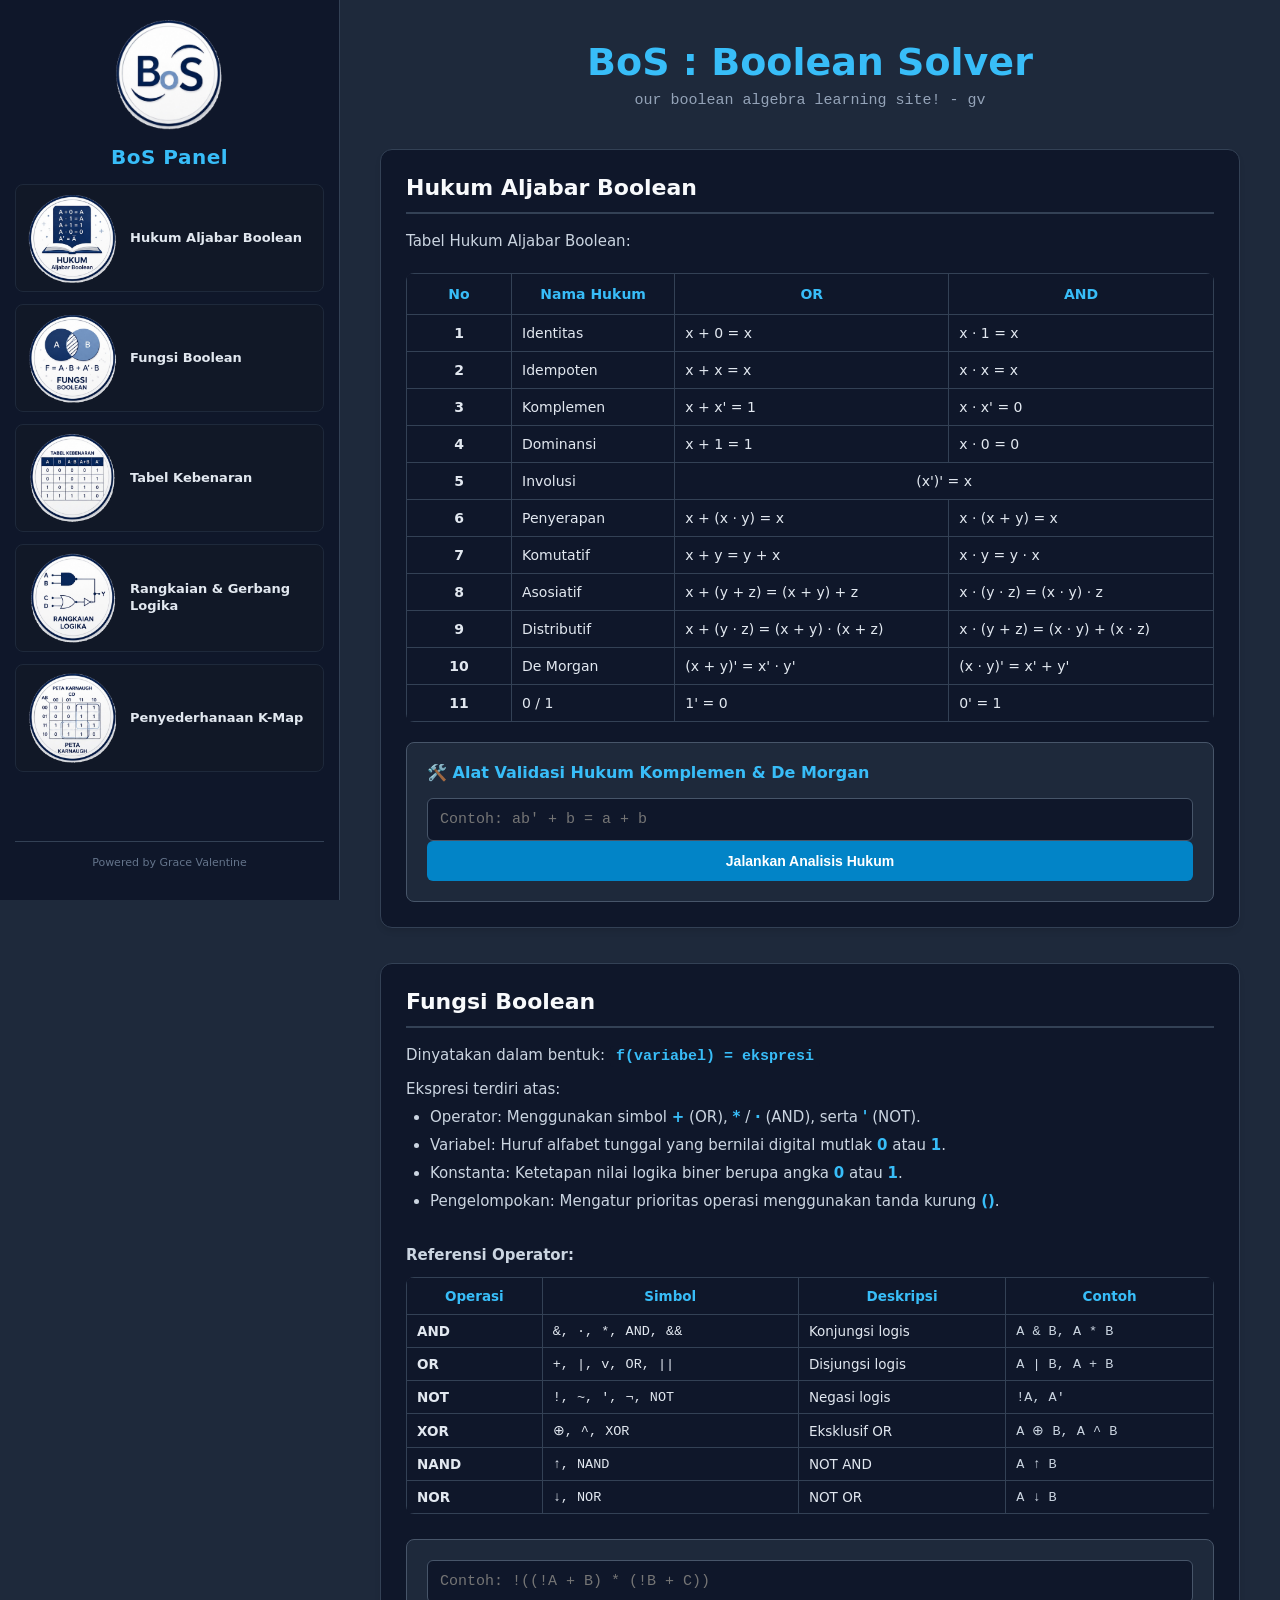
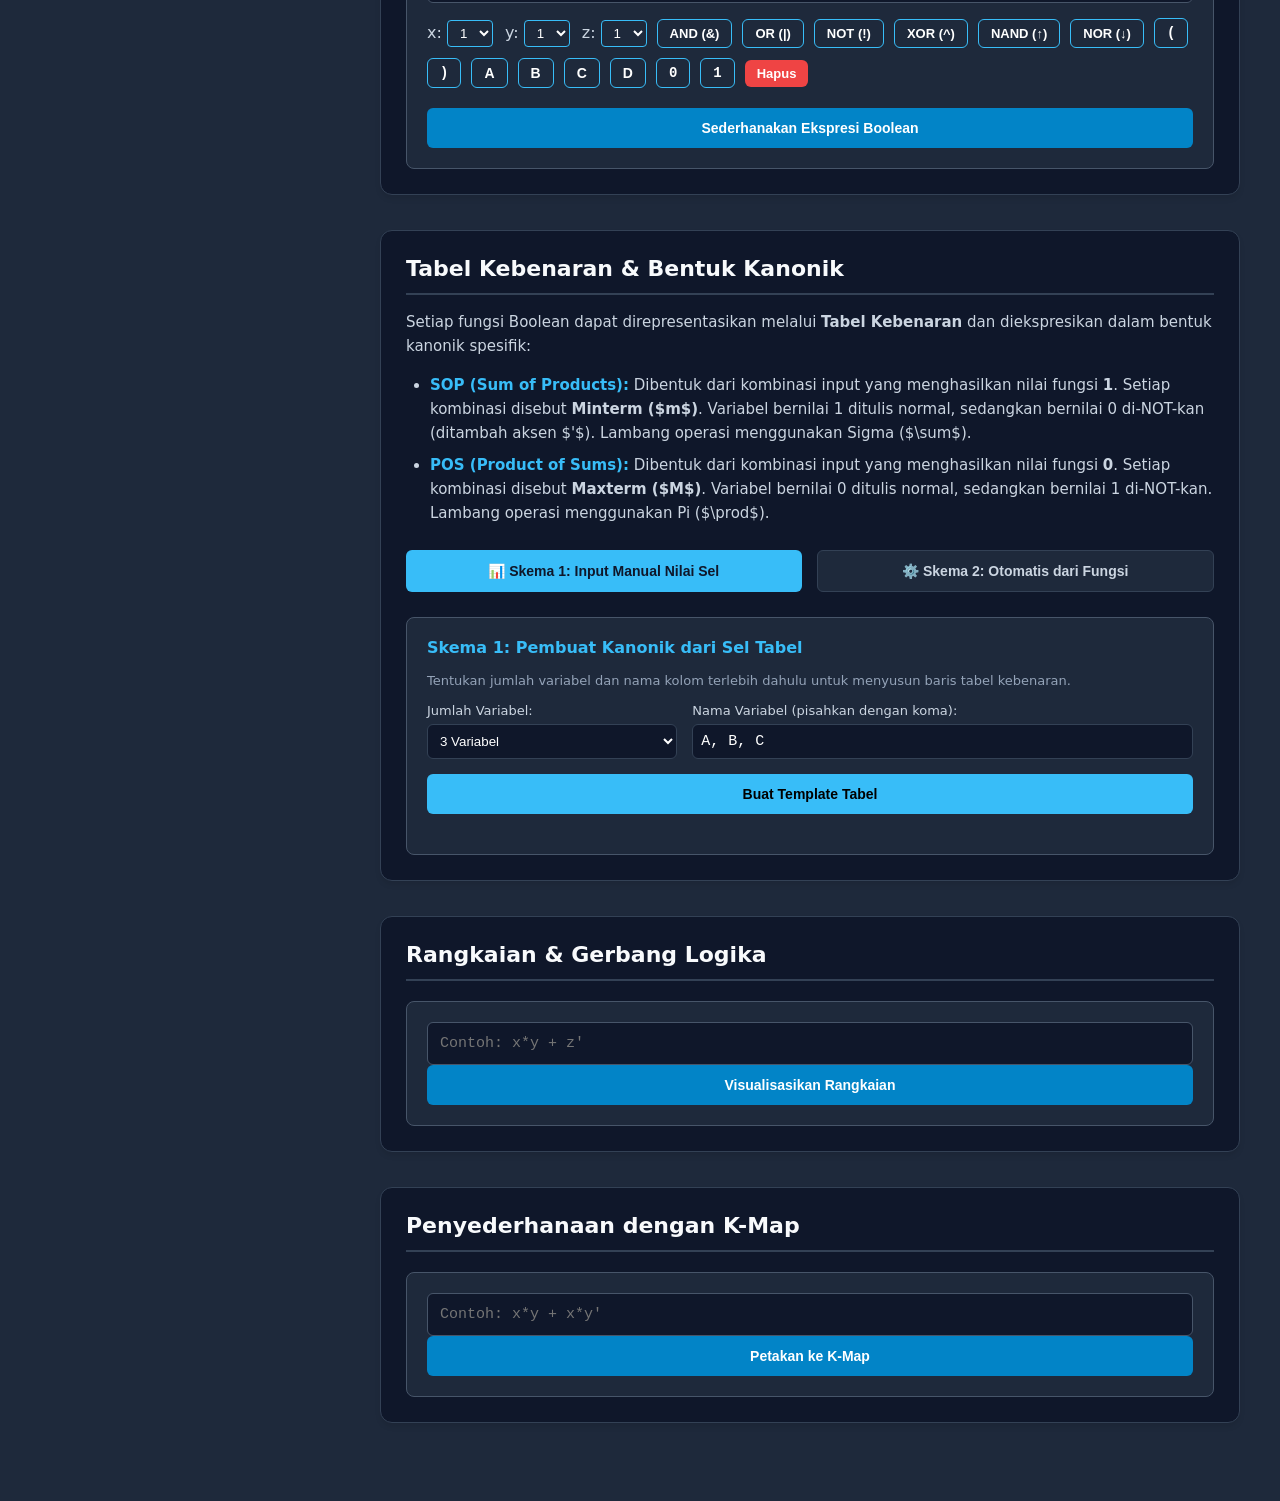
==== commit 4981d736: "Update index.html" ====
--- a/index.html
+++ b/index.html
@@ -6,6 +6,40 @@
     <title>BoS : Boolean Solver - GRACE</title>
     <link rel="icon" type="image/png" href="logositus.png">
     <link rel="stylesheet" href="styles.css">
+    <style>
+        /* Gaya tambahan khusus elemen interaktif di dalam tabel kebenaran */
+        .select-f {
+            background: #1e293b;
+            color: #38bdf8;
+            border: 1px solid #38bdf8;
+            padding: 4px 8px;
+            border-radius: 4px;
+            cursor: pointer;
+            font-weight: bold;
+            outline: none;
+        }
+        .select-f:focus {
+            background: #0f172a;
+        }
+        .table-output {
+            width: 100%;
+            border-collapse: collapse;
+            background: #0f172a;
+            color: #e2e8f0;
+            border-radius: 8px;
+            overflow: hidden;
+            margin-top: 15px;
+        }
+        .table-output th, .table-output td {
+            padding: 10px;
+            border: 1px solid #334155;
+            text-align: center;
+        }
+        .table-output th {
+            background: #1e293b;
+            color: #38bdf8;
+        }
+    </style>
 </head>
 <body>
 
@@ -137,7 +171,6 @@
                     <h2 class="section-title-only">Fungsi Boolean</h2>
                     
                     <div style="display: flex; flex-wrap: wrap; gap: 30px; margin-bottom: 25px; align-items: flex-start;">
-                        
                         <div class="materi-text" style="flex: 1 1 400px; text-align: left; line-height: 1.6; margin: 0;">
                             Dinyatakan dalam bentuk: <code style="background: #0f172a; color: #38bdf8; padding: 2px 6px; border-radius: 4px; font-family: monospace; font-weight: bold;">f(variabel) = ekspresi</code>
                             <div style="margin-top: 8px; margin-bottom: 4px;">Ekspresi terdiri atas:</div>
@@ -151,7 +184,6 @@
 
                         <div style="flex: 1.4 1 480px; overflow-x: auto;">
                             <p class="materi-text" style="margin-top: 0; margin-bottom: 10px; font-weight: bold;">Referensi Operator:</p>
-                            
                             <table style="width: 100%; border-collapse: collapse; background: #0f172a; color: #e2e8f0; border-radius: 8px; overflow: hidden; font-size: 13.5px;">
                                 <thead>
                                     <tr style="background: #1e293b; color: #38bdf8;">
@@ -207,7 +239,6 @@
                         <input type="text" id="input-fungsi" placeholder="Contoh: !((!A + B) * (!B + C))">
                         
                         <div style="display: flex; flex-wrap: wrap; gap: 10px; align-items: center; justify-content: flex-start; margin-top: 15px; width: 100%;">
-                            
                             <div class="variable-inputs" style="display: flex; gap: 12px; margin: 0; padding: 0; background: transparent; border: none; align-items: center; flex-shrink: 0;">
                                 <label style="color: #cbd5e1; font-weight: 500;">x: <select id="eval-x" style="background: #1e293b; color: #fff; border: 1px solid #38bdf8; padding: 4px 8px; border-radius: 4px; outline: none;"><option value="1">1</option><option value="0">0</option></select></label>
                                 <label style="color: #cbd5e1; font-weight: 500;">y: <select id="eval-y" style="background: #1e293b; color: #fff; border: 1px solid #38bdf8; padding: 4px 8px; border-radius: 4px; outline: none;"><option value="1">1</option><option value="0">0</option></select></label>
@@ -233,7 +264,6 @@
                             <button type="button" onclick="insertSyntax('1')" style="background: #1e293b; color: white; border: 1px solid #38bdf8; padding: 6px 12px; border-radius: 6px; font-family: monospace; cursor: pointer; width: max-content; flex-shrink: 0;">1</button>
                             
                             <button type="button" onclick="clearInput()" style="background: #ef4444; color: white; border: none; padding: 6px 12px; border-radius: 6px; font-weight: bold; cursor: pointer; font-size: 13px; width: max-content; flex-shrink: 0;">Hapus</button>
-
                         </div>
 
                         <button onclick="hitungFungsi()" style="margin-top: 20px; width: 100%;">Sederhanakan Ekspresi Boolean</button>
@@ -286,14 +316,14 @@
                             </div>
                             <div style="flex: 2; min-width: 250px;">
                                 <label style="display: block; color: #cbd5e1; margin-bottom: 6px; font-size: 13px;">Nama Variabel (pisahkan dengan koma):</label>
-                                <input type="text" id="skema1-nama-var" value="A, B, C" style="margin: 0; padding: 8px;">
+                                <input type="text" id="skema1-nama-var" value="A, B, C" style="margin: 0; padding: 8px; width: 100%; box-sizing: border-box; background: #0f172a; color: #fff; border: 1px solid #334155; border-radius: 6px;">
                             </div>
-                            <button onclick="generateGridSkema1()" style="white-space: nowrap; height: 40px; margin: 0;">Buat Template Tabel</button>
+                            <button onclick="generateGridSkema1()" style="white-space: nowrap; height: 40px; margin: 0; background: #38bdf8; color: #000; border: none; font-weight: bold; border-radius: 6px; cursor: pointer; padding: 0 16px;">Buat Template Tabel</button>
                         </div>
 
                         <div id="container-grid-skema1" style="margin-top: 20px; overflow-x: auto;"></div>
                         
-                        <button id="btn-hitung-skema1" onclick="prosesSkema1()" style="display: none; margin-top: 20px; width: 100%; background: #10b981; color: white;">
+                        <button id="btn-hitung-skema1" onclick="prosesSkema1()" style="display: none; margin-top: 20px; width: 100%; background: #10b981; color: white; padding: 12px; border: none; font-weight: bold; border-radius: 6px; cursor: pointer;">
                             Analisis & Tarik Hasil Kanonik SOP/POS
                         </button>
                     </div>
@@ -301,12 +331,12 @@
                     <div id="panel-skema-2" class="tool-box" style="display: none;">
                         <h3 style="margin-top: 0; color: #38bdf8;">Skema 2: Generator Tabel Kebenaran & Kanonik</h3>
                         <p style="font-size: 13px; color: #94a3b8; margin-bottom: 15px;">Masukkan fungsi Boolean bebas untuk memproduksi tabel kebenaran lengkap secara otomatis.</p>
-                        <input type="text" id="input-tabel" placeholder="Contoh: A*B + C' atau x*y' + z">
-                        <button onclick="hitungTabelKebenaran()" style="width: 100%;">Generate Tabel Kebenaran & Bentuk Kanonik</button>
-                    </div>
-
-                    <div class="dynamic-output-box" id="box-table-output-dinamis" style="display: none; margin-top: 20px;">
-                        <h4>📋 Tabel Kebenaran & Struktur Kanonik Hasil Analisis</h4>
+                        <input type="text" id="input-tabel" placeholder="Contoh: A*B + C' atau x*y' + z" style="width: 100%; padding: 10px; background: #0f172a; color: white; border: 1px solid #334155; border-radius: 6px; box-sizing: border-box; margin-bottom: 15px;">
+                        <button onclick="hitungTabelKebenaran()" style="width: 100%; background: #38bdf8; color: #000; padding: 12px; border: none; font-weight: bold; border-radius: 6px; cursor: pointer;">Generate Tabel Kebenaran & Bentuk Kanonik</button>
+                    </div>
+
+                    <div class="dynamic-output-box" id="box-table-output-dinamis" style="display: none; margin-top: 20px; background: #1e293b; padding: 20px; border-radius: 8px; border-left: 4px solid #38bdf8;">
+                        <h4 style="margin-top: 0; color: #38bdf8;">📋 Tabel Kebenaran & Struktur Kanonik Hasil Analisis</h4>
                         <div class="box-content" id="content-table-output-dinamis"></div>
                     </div>
                 </div>
@@ -341,6 +371,188 @@
             </section>
         </main>
     </div>
+
+    <script>
+        // --- 1. MANAJEMEN TAB SWITCH SKEMA ---
+        function switchSkema(skemaNum) {
+            const btn1 = document.getElementById('btn-skema-1');
+            const btn2 = document.getElementById('btn-skema-2');
+            const panel1 = document.getElementById('panel-skema-1');
+            const panel2 = document.getElementById('panel-skema-2');
+            const outputBox = document.getElementById('box-table-output-dinamis');
+
+            // Reset visibilitas kotak output setiap kali berpindah skema
+            outputBox.style.display = "none";
+
+            if (skemaNum === 1) {
+                btn1.style.background = "#38bdf8";
+                btn1.style.color = "#0f172a";
+                btn1.style.border = "none";
+
+                btn2.style.background = "#1e293b";
+                btn2.style.color = "#cbd5e1";
+                btn2.style.border = "1px solid #334155";
+
+                panel1.style.display = "block";
+                panel2.style.display = "none";
+            } else {
+                btn2.style.background = "#38bdf8";
+                btn2.style.color = "#0f172a";
+                btn2.style.border = "none";
+
+                btn1.style.background = "#1e293b";
+                btn1.style.color = "#cbd5e1";
+                btn1.style.border = "1px solid #334155";
+
+                panel2.style.display = "block";
+                panel1.style.display = "none";
+            }
+        }
+
+        // Sinkronisasi otomatis nilai input nama variabel saat mengubah jumlah variabel di dropdown
+        document.getElementById('skema1-jumlah-var').addEventListener('change', function() {
+            const num = parseInt(this.value);
+            const defaults = ["A", "B", "C", "D"];
+            document.getElementById('skema1-nama-var').value = defaults.slice(0, num).join(', ');
+        });
+
+        // --- 2. LOGIKA GENERATOR GRID TEMPLATE (SKEMA 1) ---
+        function generateGridSkema1() {
+            const numVars = parseInt(document.getElementById('skema1-jumlah-var').value);
+            let varNamesInput = document.getElementById('skema1-nama-var').value;
+            let varNames = varNamesInput.split(',').map(v => v.trim()).filter(v => v !== "");
+
+            // Validasi jika input nama kosong atau tidak sesuai jumlah
+            if (varNames.length !== numVars) {
+                varNames = [];
+                for (let i = 0; i < numVars; i++) {
+                    varNames.push(String.fromCharCode(65 + i));
+                }
+                document.getElementById('skema1-nama-var').value = varNames.join(', ');
+            }
+
+            const totalRows = Math.pow(2, numVars);
+            let gridHtml = `<table class="table-output"><thead><tr><th style="width: 60px;">Row</th>`;
+
+            // Membuat header kolom variabel input
+            varNames.forEach(name => {
+                gridHtml += `<th>${name}</th>`;
+            });
+            // Membuat header fungsi output f
+            gridHtml += `<th>f(${varNames.join(', ')})</th></tr></thead><tbody>`;
+
+            // Membuat baris baris kombinasi biner
+            for (let i = 0; i < totalRows; i++) {
+                gridHtml += `<tr><td><strong>m${i}</strong></td>`;
+                for (let j = numVars - 1; j >= 0; j--) {
+                    const bit = (i >> j) & 1;
+                    gridHtml += `<td>${bit}</td>`;
+                }
+                // Menambahkan dropdown select f yang interaktif
+                gridHtml += `<td>
+                    <select class="select-f" data-row="${i}">
+                        <option value="0">0</option>
+                        <option value="1">1</option>
+                    </select>
+                </td></tr>`;
+            }
+            gridHtml += `</tbody></table>`;
+
+            document.getElementById('container-grid-skema1').innerHTML = gridHtml;
+            
+            // Tampilkan tombol hitung manual jika user ingin menggunakannya, 
+            // namun di sini kita juga memasang trigger otomatis (real-time) demi kenyamanan UI
+            document.getElementById('btn-hitung-skema1').style.display = "block";
+
+            // Tambah event listener ke setiap elemen select baru agar langsung mengalkulasi saat diganti
+            document.querySelectorAll('.select-f').forEach(select => {
+                select.addEventListener('change', prosesSkema1);
+            });
+
+            // Jalankan kalkulasi awal
+            prosesSkema1();
+        }
+
+        // --- 3. PROSES KALKULASI INTEGRASI KANONIK (SKEMA 1) ---
+        function prosesSkema1() {
+            const numVars = parseInt(document.getElementById('skema1-jumlah-var').value);
+            const varNames = document.getElementById('skema1-nama-var').value.split(',').map(v => v.trim());
+            const selects = document.querySelectorAll('.select-f');
+            
+            if(selects.length === 0) return;
+
+            let minterms = [];
+            let maxterms = [];
+            let sopTerms = [];
+            let posTerms = [];
+
+            selects.forEach(select => {
+                const rowIndex = parseInt(select.getAttribute('data-row'));
+                const val = parseInt(select.value);
+
+                // Ekstraksi representasi biner baris tersebut
+                let bits = [];
+                for (let j = numVars - 1; j >= 0; j--) {
+                    bits.push((rowIndex >> j) & 1);
+                }
+
+                if (val === 1) {
+                    minterms.push(rowIndex);
+                    // SOP: Variabel bernilai 0 di-NOT-kan (A')
+                    let term = bits.map((bit, idx) => bit === 1 ? varNames[idx] : varNames[idx] + "'").join('');
+                    sopTerms.push(term);
+                } else {
+                    maxterms.push(rowIndex);
+                    // POS: Variabel bernilai 1 di-NOT-kan (A') dihubungkan tanda tambah (+)
+                    let term = bits.map((bit, idx) => bit === 0 ? varNames[idx] : varNames[idx] + "'").join(' + ');
+                    posTerms.push(`(${term})`);
+                }
+            });
+
+            // Menyusun hasil ke dalam box output dinamis
+            let hasilHtml = `<div style="line-height: 1.8;">`;
+            hasilHtml += `<p style="margin-bottom: 10px;"><strong style="color:#10b981;">Bentuk SOP Baku (Minterm):</strong><br><code style="background:#0f172a; padding:4px 8px; border-radius:4px; display:inline-block; margin-top:4px;">${sopTerms.length > 0 ? sopTerms.join(' + ') : '0'}</code></p>`;
+            hasilHtml += `<p style="margin-bottom: 20px;"><strong>Notasi Minterm (SOP):</strong> f = ∑(${minterms.join(', ') || 'tidak ada'})</p>`;
+            hasilHtml += `<hr style="border:0; border-top:1px solid #334155; margin:15px 0;">`;
+            hasilHtml += `<p style="margin-bottom: 10px;"><strong style="color:#ef4444;">Bentuk POS Baku (Maxterm):</strong><br><code style="background:#0f172a; padding:4px 8px; border-radius:4px; display:inline-block; margin-top:4px;">${posTerms.length > 0 ? posTerms.join('') : '1'}</code></p>`;
+            hasilHtml += `<p style="margin-bottom: 5px;"><strong>Notasi Maxterm (POS):</strong> f = ∏(${maxterms.join(', ') || 'tidak ada'})</p>`;
+            hasilHtml += `</div>`;
+
+            document.getElementById('content-table-output-dinamis').innerHTML = hasilHtml;
+            document.getElementById('box-table-output-dinamis').style.display = "block";
+        }
+
+        // --- 4. PLACEHOLDER UNTUK STUB FUNGSI LAIN (SKEMA 2 & VALIDASI) ---
+        function hitungTabelKebenaran() {
+            const inputExpr = document.getElementById('input-tabel').value;
+            if(!inputExpr.trim()) {
+                alert("Harap masukkan ekspresi logika pada kolom Skema 2 terlebih dahulu!");
+                return;
+            }
+            // Simulasi parsing fungsi otomatis
+            document.getElementById('content-table-output-dinamis').innerHTML = `
+                <p>Mengevaluasi ekspresi: <code>${inputExpr}</code></p>
+                <p style="color: #94a3b8; font-size:13px;">[Info] Fitur parsing ekspresi string otomatis terikat pada rancangan internal parser <em>script.js</em> Anda.</p>
+            `;
+            document.getElementById('box-table-output-dinamis').style.display = "block";
+        }
+
+        // Tombol pembantu masukan teks ekspresi
+        function insertSyntax(val) {
+            const input = document.getElementById('input-fungsi');
+            input.value += val;
+            input.focus();
+        }
+        function clearInput() {
+            document.getElementById('input-fungsi').value = "";
+        }
+
+        // Stub fungsi halaman lain agar tidak melempar eror reference
+        function hitungHukum() { alert("Fungsi analisis hukum dijalankan melalui script.js"); }
+        function hitungFungsi() { alert("Fungsi penyederhanaan dijalankan melalui script.js"); }
+        function hitungRangkaian() { alert("Fungsi visualisasi rangkaian dijalankan melalui script.js"); }
+        function hitungKMap() { alert("Fungsi pemetaan K-Map dijalankan melalui script.js"); }
+    </script>
     <script src="script.js"></script>
 </body>
 </html>
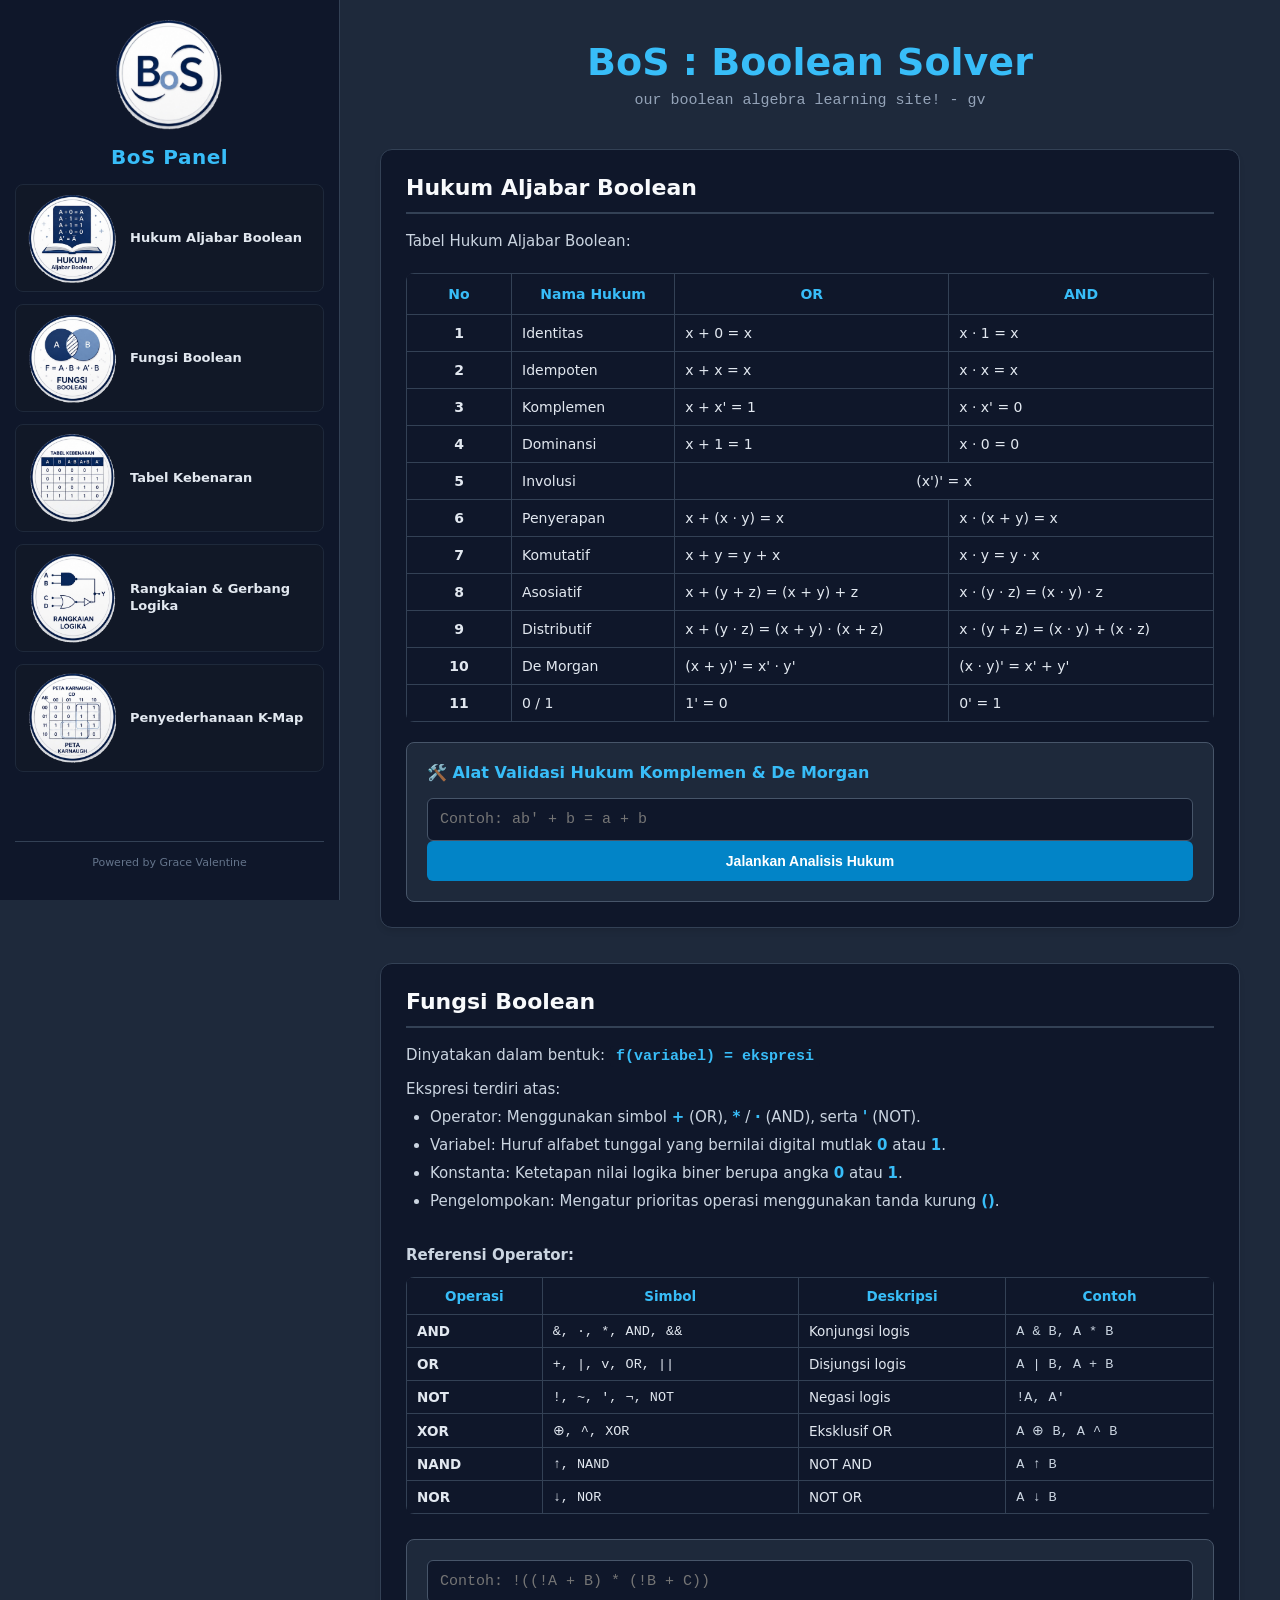
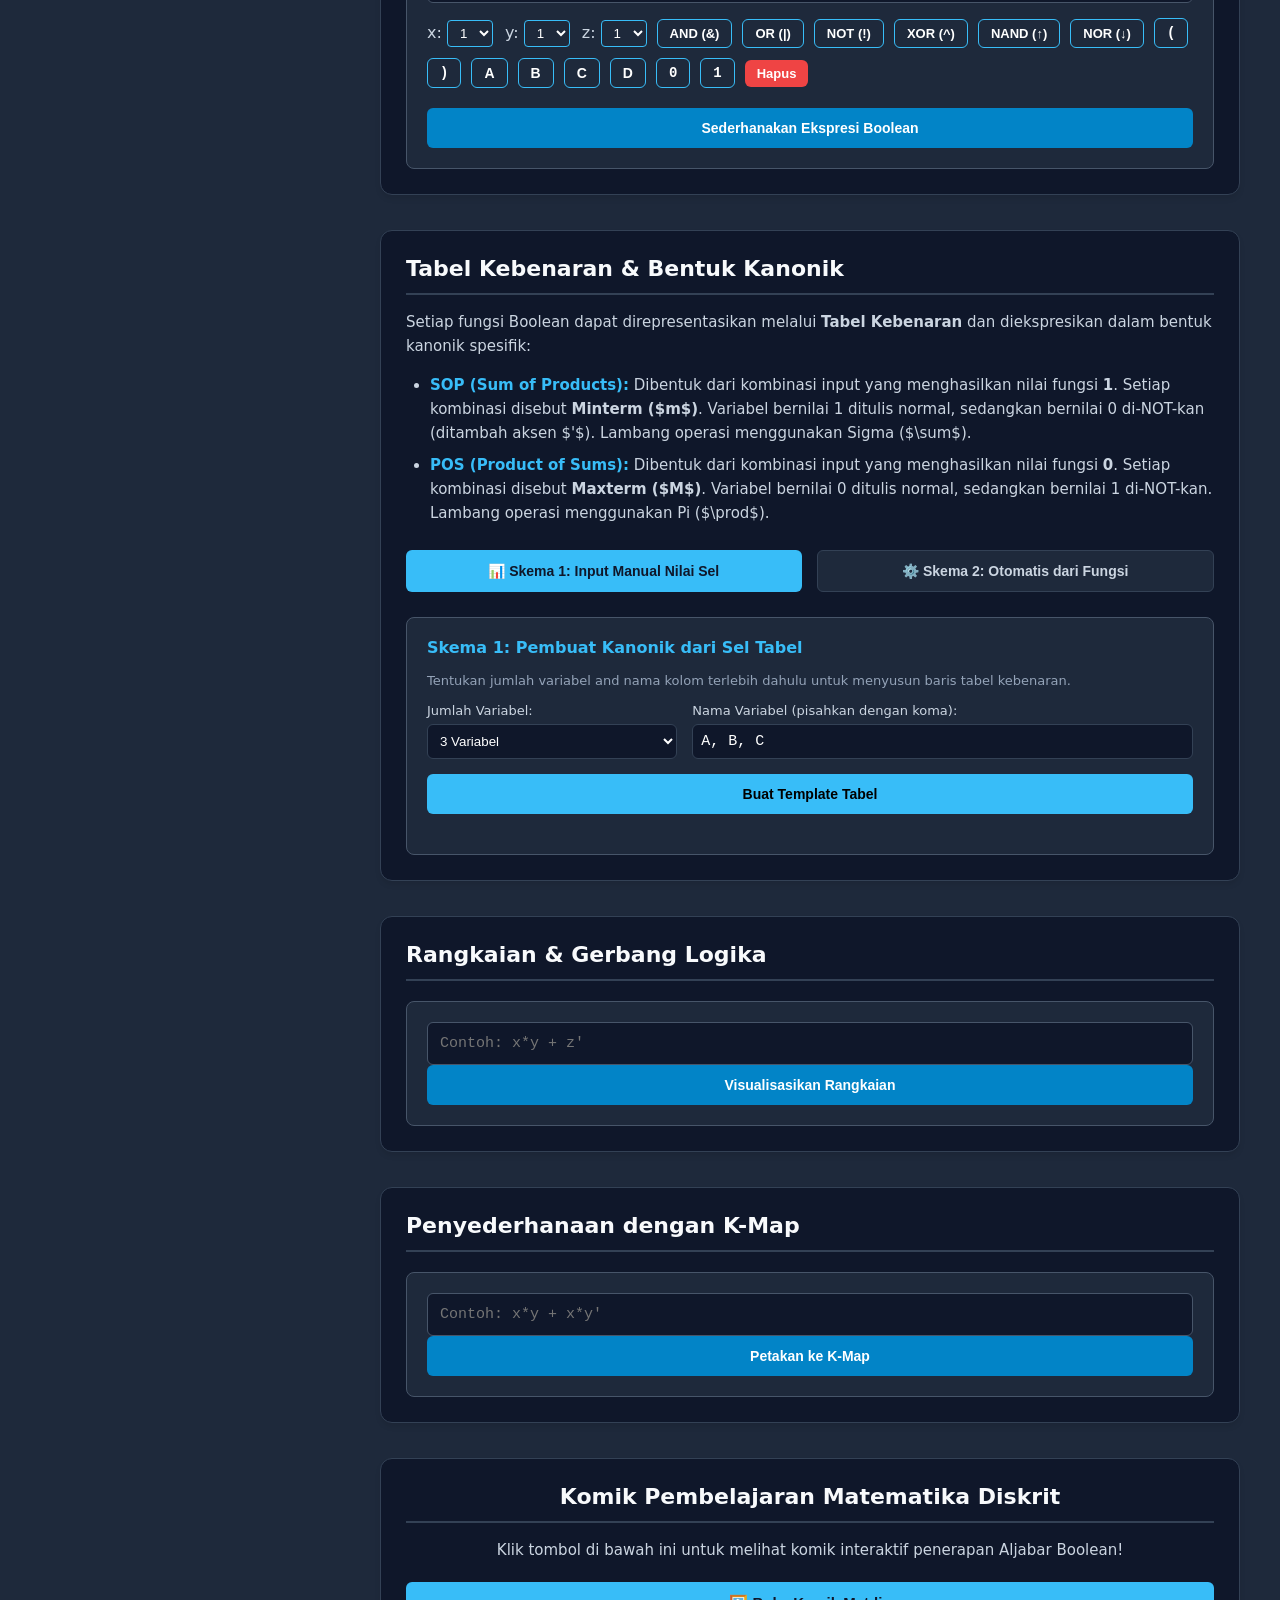
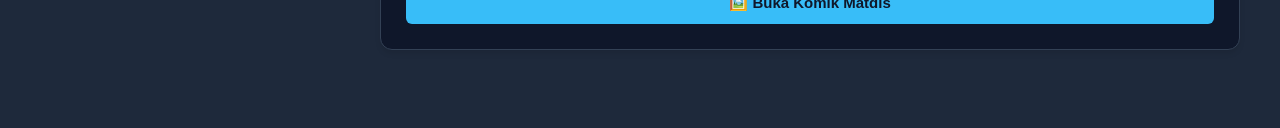
==== commit a7238667: "Update index.html" ====
--- a/index.html
+++ b/index.html
@@ -38,6 +38,51 @@
         .table-output th {
             background: #1e293b;
             color: #38bdf8;
+        }
+
+        /* Gaya Khusus untuk Pop-up Modal Komik */
+        .modal {
+            display: none;
+            position: fixed;
+            z-index: 9999;
+            left: 0;
+            top: 0;
+            width: 100%;
+            height: 100%;
+            overflow: auto;
+            background-color: rgba(15, 23, 42, 0.85); /* Backing gelap serasi dengan tema */
+            backdrop-filter: blur(5px);
+        }
+        .modal-content {
+            background-color: #1e293b;
+            margin: 5% auto;
+            padding: 20px;
+            border: 1px solid #38bdf8;
+            width: 80%;
+            max-width: 800px;
+            border-radius: 8px;
+            position: relative;
+            box-shadow: 0 4px 20px rgba(0, 0, 0, 0.5);
+        }
+        .close-btn {
+            color: #94a3b8;
+            position: absolute;
+            top: 10px;
+            right: 20px;
+            font-size: 30px;
+            font-weight: bold;
+            cursor: pointer;
+            transition: color 0.2s;
+        }
+        .close-btn:hover {
+            color: #ef4444;
+        }
+        .comic-img {
+            width: 100%;
+            height: auto;
+            border-radius: 6px;
+            display: block;
+            margin-top: 10px;
         }
     </style>
 </head>
@@ -303,7 +348,7 @@
 
                     <div id="panel-skema-1" class="tool-box" style="display: block;">
                         <h3 style="margin-top: 0; color: #38bdf8;">Skema 1: Pembuat Kanonik dari Sel Tabel</h3>
-                        <p style="font-size: 13px; color: #94a3b8; margin-bottom: 15px;">Tentukan jumlah variabel dan nama kolom terlebih dahulu untuk menyusun baris tabel kebenaran.</p>
+                        <p style="font-size: 13px; color: #94a3b8; margin-bottom: 15px;">Tentukan jumlah variabel and nama kolom terlebih dahulu untuk menyusun baris tabel kebenaran.</p>
                         
                         <div style="display: flex; flex-wrap: wrap; gap: 15px; margin-bottom: 15px; align-items: flex-end;">
                             <div style="flex: 1; min-width: 150px;">
@@ -369,8 +414,51 @@
                     </div>
                 </div>
             </section>
+
+            <section id="bagian-komik" class="content-section">
+                <div class="section-card" style="text-align: center;">
+                    <h2 class="section-title-only">Komik Pembelajaran Matematika Diskrit</h2>
+                    <p class="materi-text" style="margin-bottom: 20px;">Klik tombol di bawah ini untuk melihat komik interaktif penerapan Aljabar Boolean!</p>
+                    <button id="openModalBtn" style="background: #38bdf8; color: #0f172a; padding: 12px 24px; border: none; font-weight: bold; border-radius: 6px; cursor: pointer; font-size: 15px; transition: all 0.2s;">
+                        🖼️ Buka Komik Matdis
+                    </button>
+                </div>
+            </section>
+
         </main>
     </div>
+
+    <div id="comicModal" class="modal">
+        <div class="modal-content">
+            <span class="close-btn" id="closeModalBtn">&times;</span>
+            <h3 style="color: #38bdf8; margin-top: 0; margin-bottom: 10px;">Media Komik Aljabar Boolean</h3>
+            <img src="popupmatdis.jpg" alt="Komik Matematika Diskrit" class="comic-img">
+        </div>
+    </div>
+
+    <script>
+        // Ambil elemen modal dan tombol pembuka/penutup
+        const modal = document.getElementById("comicModal");
+        const openBtn = document.getElementById("openModalBtn");
+        const closeBtn = document.getElementById("closeModalBtn");
+
+        // Ketika tombol "Buka Komik" diklik
+        openBtn.addEventListener("click", () => {
+            modal.style.display = "block";
+        });
+
+        // Ketika tanda silang (X) diklik
+        closeBtn.addEventListener("click", () => {
+            modal.style.display = "none";
+        });
+
+        // Ketika pengguna mengklik area luar kotak modal (background buram)
+        window.addEventListener("click", (event) => {
+            if (event.target === modal) {
+                modal.style.display = "none";
+            }
+        });
+    </script>
 
     <script>
         // --- 1. MANAJEMEN TAB SWITCH SKEMA ---
@@ -503,7 +591,7 @@
                     sopTerms.push(term);
                 } else {
                     maxterms.push(rowIndex);
-                    // POS: Variabel bernilai 1 di-NOT-kan (A') dihubungkan tanda tambah (+)
+                    // POS: Variabel bernilai 0 di-NOT-kan (A') dihubungkan tanda tambah (+)
                     let term = bits.map((bit, idx) => bit === 0 ? varNames[idx] : varNames[idx] + "'").join(' + ');
                     posTerms.push(`(${term})`);
                 }
@@ -514,7 +602,7 @@
             hasilHtml += `<p style="margin-bottom: 10px;"><strong style="color:#10b981;">Bentuk SOP Baku (Minterm):</strong><br><code style="background:#0f172a; padding:4px 8px; border-radius:4px; display:inline-block; margin-top:4px;">${sopTerms.length > 0 ? sopTerms.join(' + ') : '0'}</code></p>`;
             hasilHtml += `<p style="margin-bottom: 20px;"><strong>Notasi Minterm (SOP):</strong> f = ∑(${minterms.join(', ') || 'tidak ada'})</p>`;
             hasilHtml += `<hr style="border:0; border-top:1px solid #334155; margin:15px 0;">`;
-            hasilHtml += `<p style="margin-bottom: 10px;"><strong style="color:#ef4444;">Bentuk POS Baku (Maxterm):</strong><br><code style="background:#0f172a; padding:4px 8px; border-radius:4px; display:inline-block; margin-top:4px;">${posTerms.length > 0 ? posTerms.join('') : '1'}</code></p>`;
+            hasilHtml += `<p style="margin-bottom: 10px;"><strong style="color:#ie4444;">Bentuk POS Baku (Maxterm):</strong><br><code style="background:#0f172a; padding:4px 8px; border-radius:4px; display:inline-block; margin-top:4px;">${posTerms.length > 0 ? posTerms.join('') : '1'}</code></p>`;
             hasilHtml += `<p style="margin-bottom: 5px;"><strong>Notasi Maxterm (POS):</strong> f = ∏(${maxterms.join(', ') || 'tidak ada'})</p>`;
             hasilHtml += `</div>`;
 
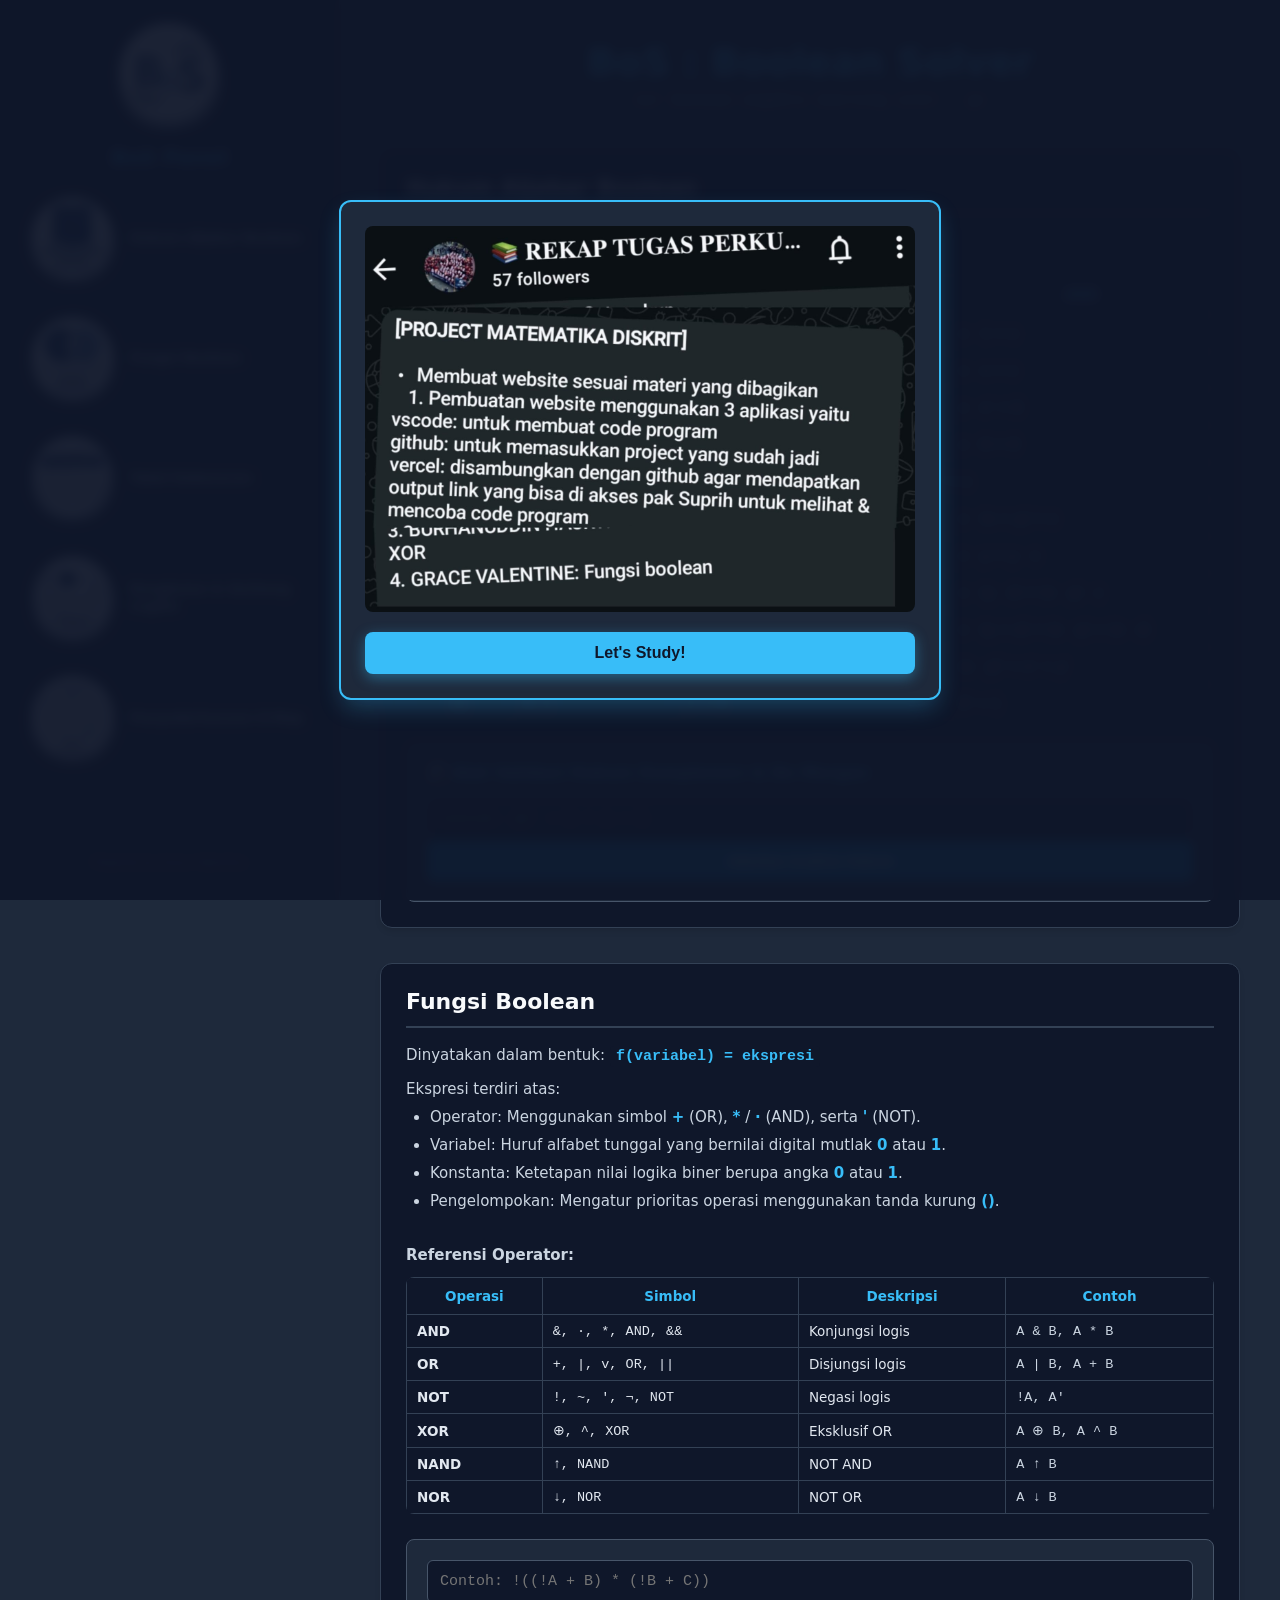
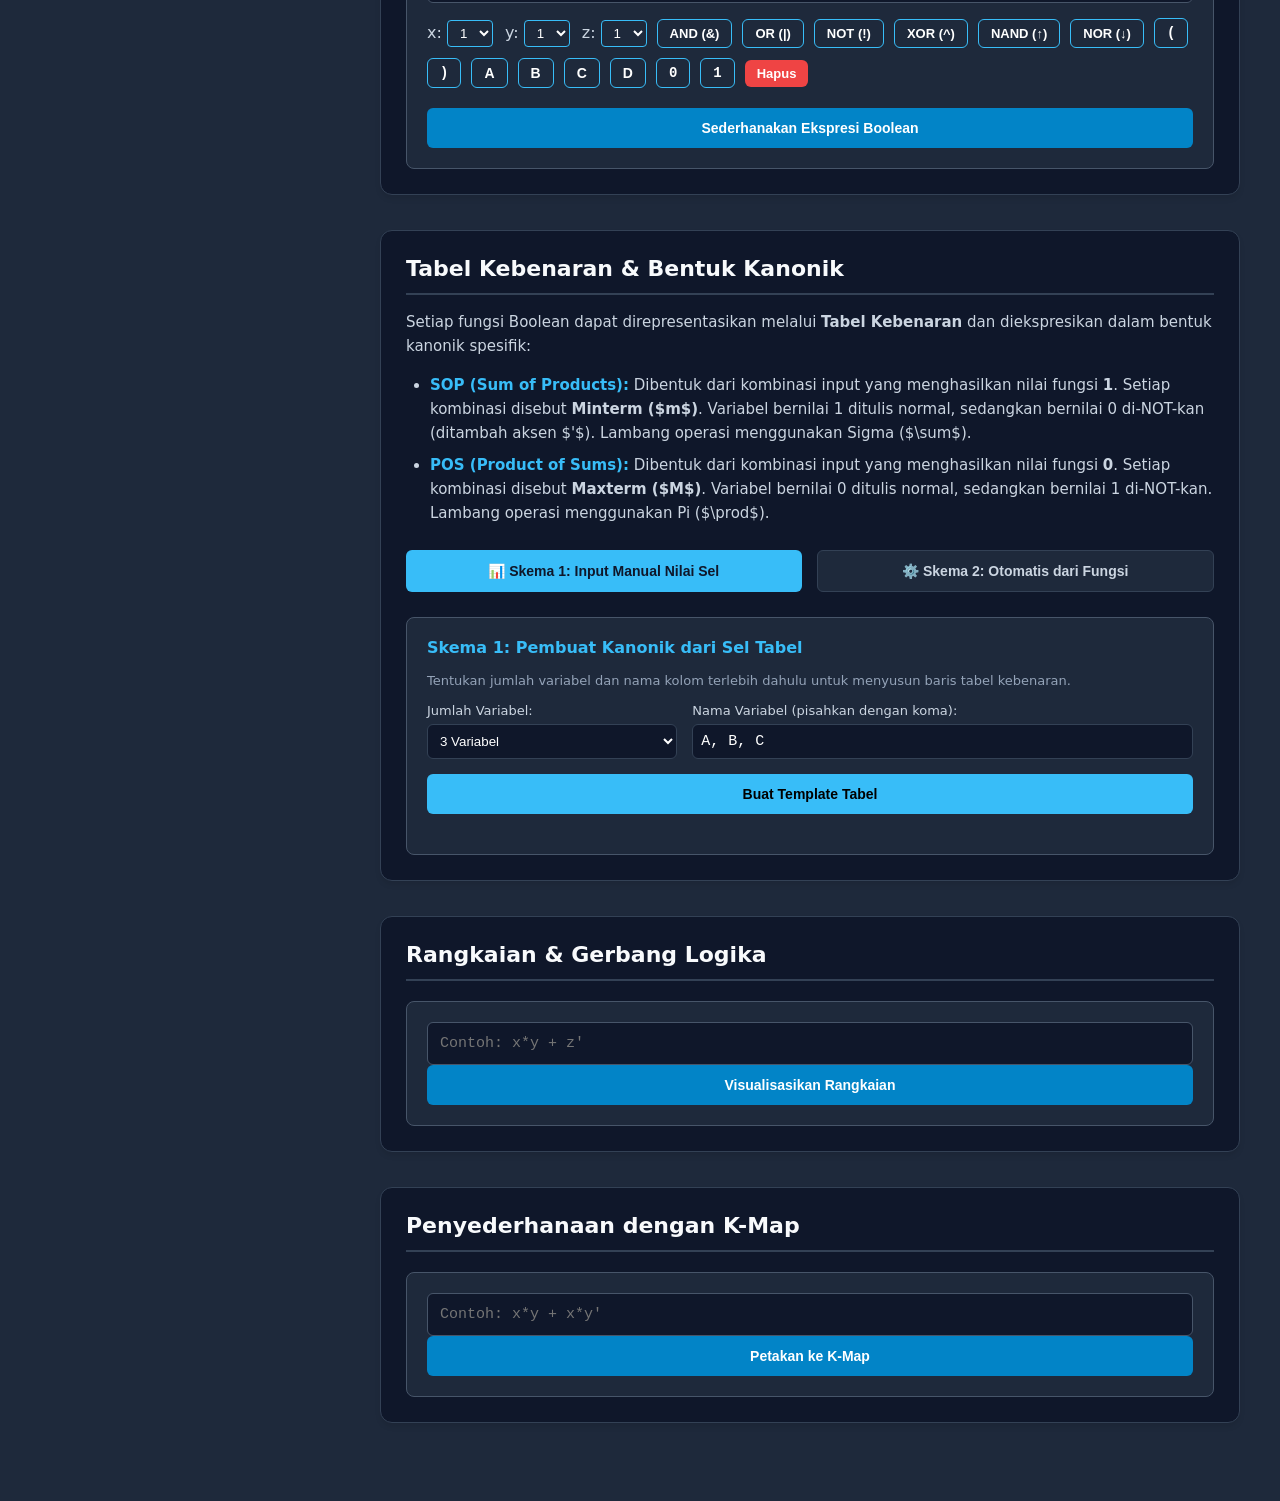
==== commit 2bad1f04: "Update index.html" ====
--- a/index.html
+++ b/index.html
@@ -7,6 +7,62 @@
     <link rel="icon" type="image/png" href="logositus.png">
     <link rel="stylesheet" href="styles.css">
     <style>
+        /* ========================================================
+           GAYA CSS POP-UP WELCOME SCREEN (MODAL OVERLAY)
+           ======================================================== */
+        .modal-overlay {
+            position: fixed;
+            top: 0;
+            left: 0;
+            width: 100%;
+            height: 100%;
+            background: rgba(15, 23, 42, 0.95); /* Latar belakang gelap transparan */
+            backdrop-filter: blur(6px);         /* Efek blur pada halaman utama di belakangnya */
+            display: flex;
+            justify-content: center;
+            align-items: center;
+            z-index: 9999;                      /* Memastikan berada di lapisan paling depan */
+            opacity: 1;
+            transition: opacity 0.3s ease;
+        }
+
+        .modal-content {
+            background: #1e293b;
+            padding: 24px;
+            border-radius: 12px;
+            border: 2px solid #38bdf8;
+            max-width: 550px;
+            width: 90%;
+            text-align: center;
+            box-shadow: 0 10px 25px -5px rgba(56, 189, 248, 0.3);
+        }
+
+        .modal-banner {
+            width: 100%;
+            height: auto;
+            border-radius: 8px;
+            margin-bottom: 20px;
+            display: block;
+        }
+
+        #btn-close-modal {
+            background: #38bdf8;
+            color: #0f172a;
+            border: none;
+            padding: 12px 35px;
+            font-size: 16px;
+            font-weight: bold;
+            border-radius: 8px;
+            cursor: pointer;
+            transition: all 0.2s ease;
+            box-shadow: 0 4px 14px 0 rgba(56, 189, 248, 0.4);
+        }
+
+        #btn-close-modal:hover {
+            background: #0ea5e9;
+            transform: translateY(-2px);
+        }
+
         /* Gaya tambahan khusus elemen interaktif di dalam tabel kebenaran */
         .select-f {
             background: #1e293b;
@@ -39,54 +95,16 @@
             background: #1e293b;
             color: #38bdf8;
         }
-
-        /* Gaya Khusus untuk Pop-up Modal Komik */
-        .modal {
-            display: none;
-            position: fixed;
-            z-index: 9999;
-            left: 0;
-            top: 0;
-            width: 100%;
-            height: 100%;
-            overflow: auto;
-            background-color: rgba(15, 23, 42, 0.85); /* Backing gelap serasi dengan tema */
-            backdrop-filter: blur(5px);
-        }
-        .modal-content {
-            background-color: #1e293b;
-            margin: 5% auto;
-            padding: 20px;
-            border: 1px solid #38bdf8;
-            width: 80%;
-            max-width: 800px;
-            border-radius: 8px;
-            position: relative;
-            box-shadow: 0 4px 20px rgba(0, 0, 0, 0.5);
-        }
-        .close-btn {
-            color: #94a3b8;
-            position: absolute;
-            top: 10px;
-            right: 20px;
-            font-size: 30px;
-            font-weight: bold;
-            cursor: pointer;
-            transition: color 0.2s;
-        }
-        .close-btn:hover {
-            color: #ef4444;
-        }
-        .comic-img {
-            width: 100%;
-            height: auto;
-            border-radius: 6px;
-            display: block;
-            margin-top: 10px;
-        }
     </style>
 </head>
 <body>
+
+    <div id="welcome-modal" class="modal-overlay">
+        <div class="modal-content">
+            <img src="popupmatdis.jpg" alt="Welcome Comic Matdis" class="modal-banner">
+            <button id="btn-close-modal" onclick="closeWelcomeModal()">Let's Study!</button>
+        </div>
+    </div>
 
     <div class="dashboard-container">
         <aside class="sidebar">
@@ -348,7 +366,7 @@
 
                     <div id="panel-skema-1" class="tool-box" style="display: block;">
                         <h3 style="margin-top: 0; color: #38bdf8;">Skema 1: Pembuat Kanonik dari Sel Tabel</h3>
-                        <p style="font-size: 13px; color: #94a3b8; margin-bottom: 15px;">Tentukan jumlah variabel and nama kolom terlebih dahulu untuk menyusun baris tabel kebenaran.</p>
+                        <p style="font-size: 13px; color: #94a3b8; margin-bottom: 15px;">Tentukan jumlah variabel dan nama kolom terlebih dahulu untuk menyusun baris tabel kebenaran.</p>
                         
                         <div style="display: flex; flex-wrap: wrap; gap: 15px; margin-bottom: 15px; align-items: flex-end;">
                             <div style="flex: 1; min-width: 150px;">
@@ -414,53 +432,19 @@
                     </div>
                 </div>
             </section>
-
-            <section id="bagian-komik" class="content-section">
-                <div class="section-card" style="text-align: center;">
-                    <h2 class="section-title-only">Komik Pembelajaran Matematika Diskrit</h2>
-                    <p class="materi-text" style="margin-bottom: 20px;">Klik tombol di bawah ini untuk melihat komik interaktif penerapan Aljabar Boolean!</p>
-                    <button id="openModalBtn" style="background: #38bdf8; color: #0f172a; padding: 12px 24px; border: none; font-weight: bold; border-radius: 6px; cursor: pointer; font-size: 15px; transition: all 0.2s;">
-                        🖼️ Buka Komik Matdis
-                    </button>
-                </div>
-            </section>
-
         </main>
     </div>
 
-    <div id="comicModal" class="modal">
-        <div class="modal-content">
-            <span class="close-btn" id="closeModalBtn">&times;</span>
-            <h3 style="color: #38bdf8; margin-top: 0; margin-bottom: 10px;">Media Komik Aljabar Boolean</h3>
-            <img src="popupmatdis.jpg" alt="Komik Matematika Diskrit" class="comic-img">
-        </div>
-    </div>
-
     <script>
-        // Ambil elemen modal dan tombol pembuka/penutup
-        const modal = document.getElementById("comicModal");
-        const openBtn = document.getElementById("openModalBtn");
-        const closeBtn = document.getElementById("closeModalBtn");
-
-        // Ketika tombol "Buka Komik" diklik
-        openBtn.addEventListener("click", () => {
-            modal.style.display = "block";
-        });
-
-        // Ketika tanda silang (X) diklik
-        closeBtn.addEventListener("click", () => {
-            modal.style.display = "none";
-        });
-
-        // Ketika pengguna mengklik area luar kotak modal (background buram)
-        window.addEventListener("click", (event) => {
-            if (event.target === modal) {
-                modal.style.display = "none";
-            }
-        });
-    </script>
-
-    <script>
+        // Fungsi untuk meng-close welcome screen dengan transisi memudar
+        function closeWelcomeModal() {
+            const modal = document.getElementById('welcome-modal');
+            modal.style.opacity = '0';
+            setTimeout(() => {
+                modal.style.display = 'none';
+            }, 300); // 300ms sesuai durasi transisi css opacity
+        }
+
         // --- 1. MANAJEMEN TAB SWITCH SKEMA ---
         function switchSkema(skemaNum) {
             const btn1 = document.getElementById('btn-skema-1');
@@ -469,7 +453,6 @@
             const panel2 = document.getElementById('panel-skema-2');
             const outputBox = document.getElementById('box-table-output-dinamis');
 
-            // Reset visibilitas kotak output setiap kali berpindah skema
             outputBox.style.display = "none";
 
             if (skemaNum === 1) {
@@ -497,7 +480,6 @@
             }
         }
 
-        // Sinkronisasi otomatis nilai input nama variabel saat mengubah jumlah variabel di dropdown
         document.getElementById('skema1-jumlah-var').addEventListener('change', function() {
             const num = parseInt(this.value);
             const defaults = ["A", "B", "C", "D"];
@@ -510,7 +492,6 @@
             let varNamesInput = document.getElementById('skema1-nama-var').value;
             let varNames = varNamesInput.split(',').map(v => v.trim()).filter(v => v !== "");
 
-            // Validasi jika input nama kosong atau tidak sesuai jumlah
             if (varNames.length !== numVars) {
                 varNames = [];
                 for (let i = 0; i < numVars; i++) {
@@ -522,21 +503,17 @@
             const totalRows = Math.pow(2, numVars);
             let gridHtml = `<table class="table-output"><thead><tr><th style="width: 60px;">Row</th>`;
 
-            // Membuat header kolom variabel input
             varNames.forEach(name => {
                 gridHtml += `<th>${name}</th>`;
             });
-            // Membuat header fungsi output f
             gridHtml += `<th>f(${varNames.join(', ')})</th></tr></thead><tbody>`;
 
-            // Membuat baris baris kombinasi biner
             for (let i = 0; i < totalRows; i++) {
                 gridHtml += `<tr><td><strong>m${i}</strong></td>`;
                 for (let j = numVars - 1; j >= 0; j--) {
                     const bit = (i >> j) & 1;
                     gridHtml += `<td>${bit}</td>`;
                 }
-                // Menambahkan dropdown select f yang interaktif
                 gridHtml += `<td>
                     <select class="select-f" data-row="${i}">
                         <option value="0">0</option>
@@ -547,17 +524,12 @@
             gridHtml += `</tbody></table>`;
 
             document.getElementById('container-grid-skema1').innerHTML = gridHtml;
-            
-            // Tampilkan tombol hitung manual jika user ingin menggunakannya, 
-            // namun di sini kita juga memasang trigger otomatis (real-time) demi kenyamanan UI
             document.getElementById('btn-hitung-skema1').style.display = "block";
 
-            // Tambah event listener ke setiap elemen select baru agar langsung mengalkulasi saat diganti
             document.querySelectorAll('.select-f').forEach(select => {
                 select.addEventListener('change', prosesSkema1);
             });
 
-            // Jalankan kalkulasi awal
             prosesSkema1();
         }
 
@@ -578,7 +550,6 @@
                 const rowIndex = parseInt(select.getAttribute('data-row'));
                 const val = parseInt(select.value);
 
-                // Ekstraksi representasi biner baris tersebut
                 let bits = [];
                 for (let j = numVars - 1; j >= 0; j--) {
                     bits.push((rowIndex >> j) & 1);
@@ -586,23 +557,20 @@
 
                 if (val === 1) {
                     minterms.push(rowIndex);
-                    // SOP: Variabel bernilai 0 di-NOT-kan (A')
                     let term = bits.map((bit, idx) => bit === 1 ? varNames[idx] : varNames[idx] + "'").join('');
                     sopTerms.push(term);
                 } else {
                     maxterms.push(rowIndex);
-                    // POS: Variabel bernilai 0 di-NOT-kan (A') dihubungkan tanda tambah (+)
                     let term = bits.map((bit, idx) => bit === 0 ? varNames[idx] : varNames[idx] + "'").join(' + ');
                     posTerms.push(`(${term})`);
                 }
             });
 
-            // Menyusun hasil ke dalam box output dinamis
             let hasilHtml = `<div style="line-height: 1.8;">`;
             hasilHtml += `<p style="margin-bottom: 10px;"><strong style="color:#10b981;">Bentuk SOP Baku (Minterm):</strong><br><code style="background:#0f172a; padding:4px 8px; border-radius:4px; display:inline-block; margin-top:4px;">${sopTerms.length > 0 ? sopTerms.join(' + ') : '0'}</code></p>`;
             hasilHtml += `<p style="margin-bottom: 20px;"><strong>Notasi Minterm (SOP):</strong> f = ∑(${minterms.join(', ') || 'tidak ada'})</p>`;
             hasilHtml += `<hr style="border:0; border-top:1px solid #334155; margin:15px 0;">`;
-            hasilHtml += `<p style="margin-bottom: 10px;"><strong style="color:#ie4444;">Bentuk POS Baku (Maxterm):</strong><br><code style="background:#0f172a; padding:4px 8px; border-radius:4px; display:inline-block; margin-top:4px;">${posTerms.length > 0 ? posTerms.join('') : '1'}</code></p>`;
+            hasilHtml += `<p style="margin-bottom: 10px;"><strong style="color:#ef4444;">Bentuk POS Baku (Maxterm):</strong><br><code style="background:#0f172a; padding:4px 8px; border-radius:4px; display:inline-block; margin-top:4px;">${posTerms.length > 0 ? posTerms.join('') : '1'}</code></p>`;
             hasilHtml += `<p style="margin-bottom: 5px;"><strong>Notasi Maxterm (POS):</strong> f = ∏(${maxterms.join(', ') || 'tidak ada'})</p>`;
             hasilHtml += `</div>`;
 
@@ -610,14 +578,12 @@
             document.getElementById('box-table-output-dinamis').style.display = "block";
         }
 
-        // --- 4. PLACEHOLDER UNTUK STUB FUNGSI LAIN (SKEMA 2 & VALIDASI) ---
         function hitungTabelKebenaran() {
             const inputExpr = document.getElementById('input-tabel').value;
             if(!inputExpr.trim()) {
                 alert("Harap masukkan ekspresi logika pada kolom Skema 2 terlebih dahulu!");
                 return;
             }
-            // Simulasi parsing fungsi otomatis
             document.getElementById('content-table-output-dinamis').innerHTML = `
                 <p>Mengevaluasi ekspresi: <code>${inputExpr}</code></p>
                 <p style="color: #94a3b8; font-size:13px;">[Info] Fitur parsing ekspresi string otomatis terikat pada rancangan internal parser <em>script.js</em> Anda.</p>
@@ -625,7 +591,6 @@
             document.getElementById('box-table-output-dinamis').style.display = "block";
         }
 
-        // Tombol pembantu masukan teks ekspresi
         function insertSyntax(val) {
             const input = document.getElementById('input-fungsi');
             input.value += val;
@@ -635,7 +600,6 @@
             document.getElementById('input-fungsi').value = "";
         }
 
-        // Stub fungsi halaman lain agar tidak melempar eror reference
         function hitungHukum() { alert("Fungsi analisis hukum dijalankan melalui script.js"); }
         function hitungFungsi() { alert("Fungsi penyederhanaan dijalankan melalui script.js"); }
         function hitungRangkaian() { alert("Fungsi visualisasi rangkaian dijalankan melalui script.js"); }
